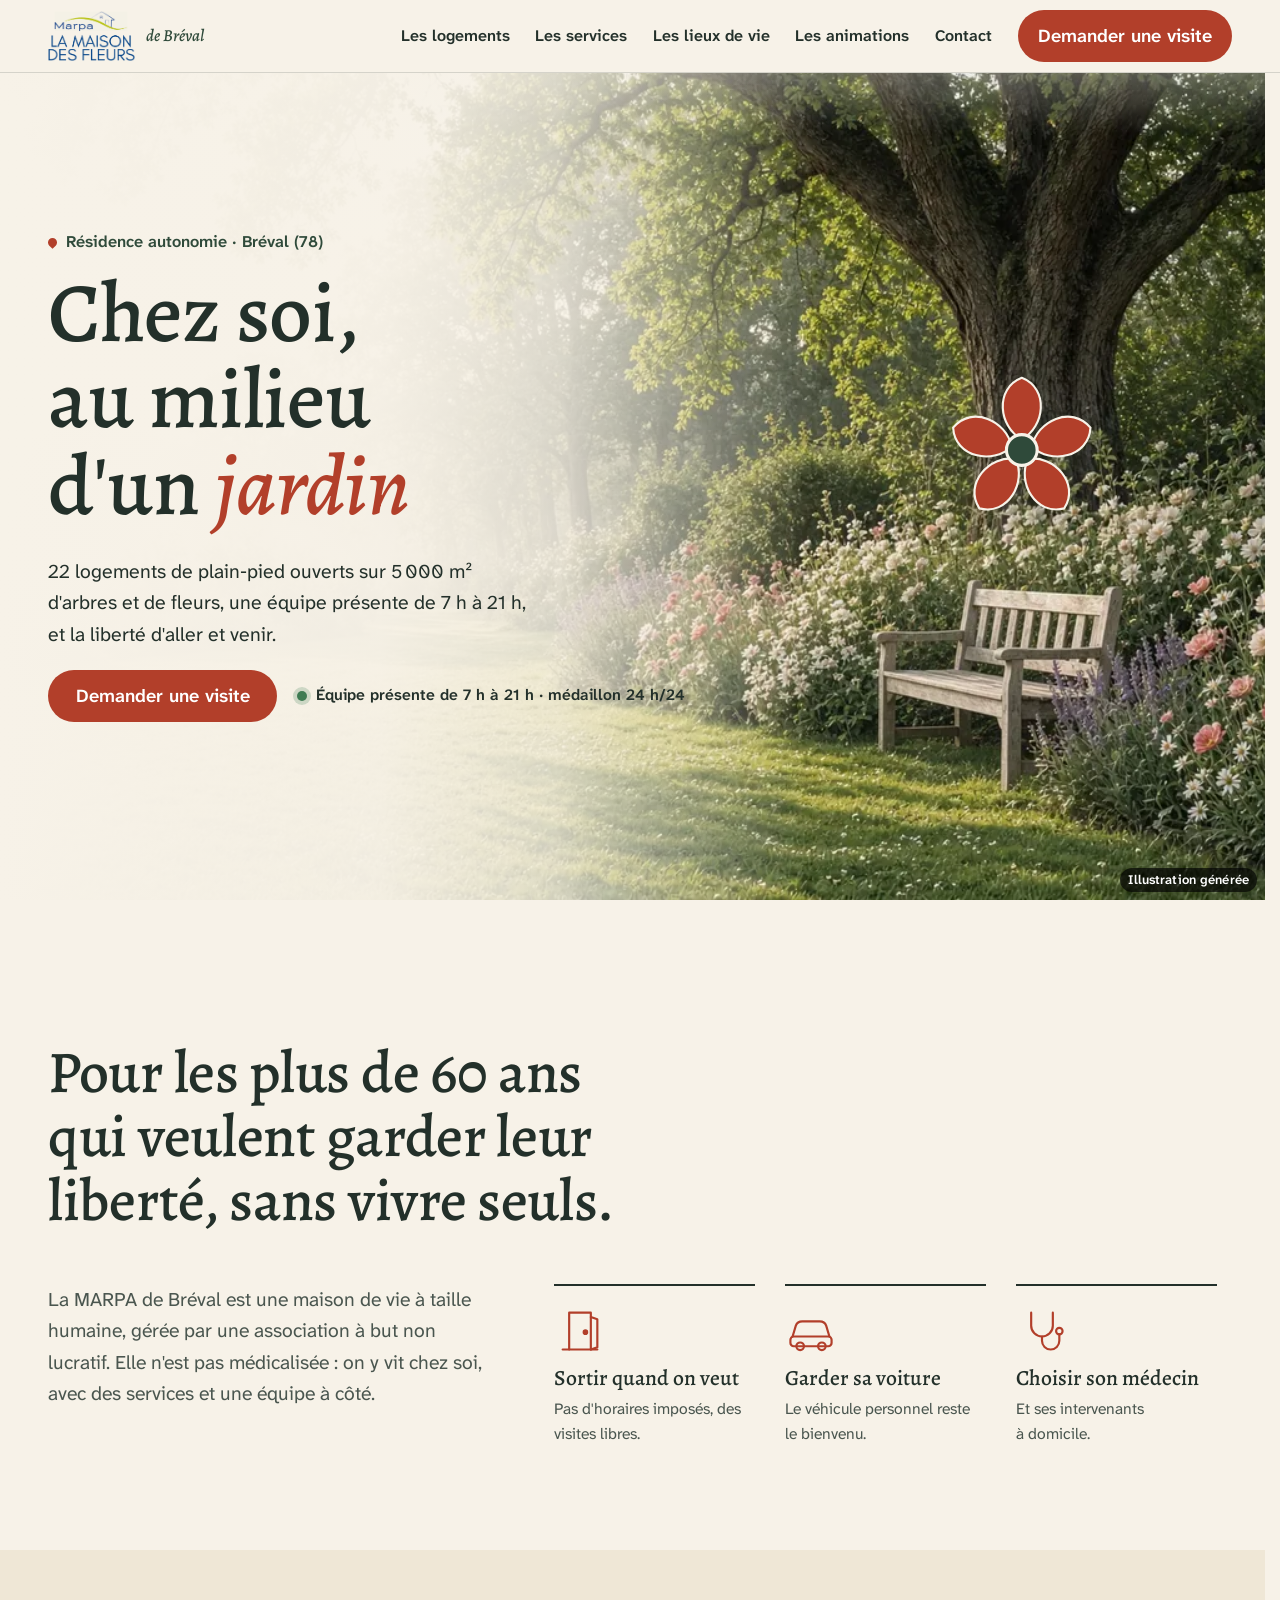
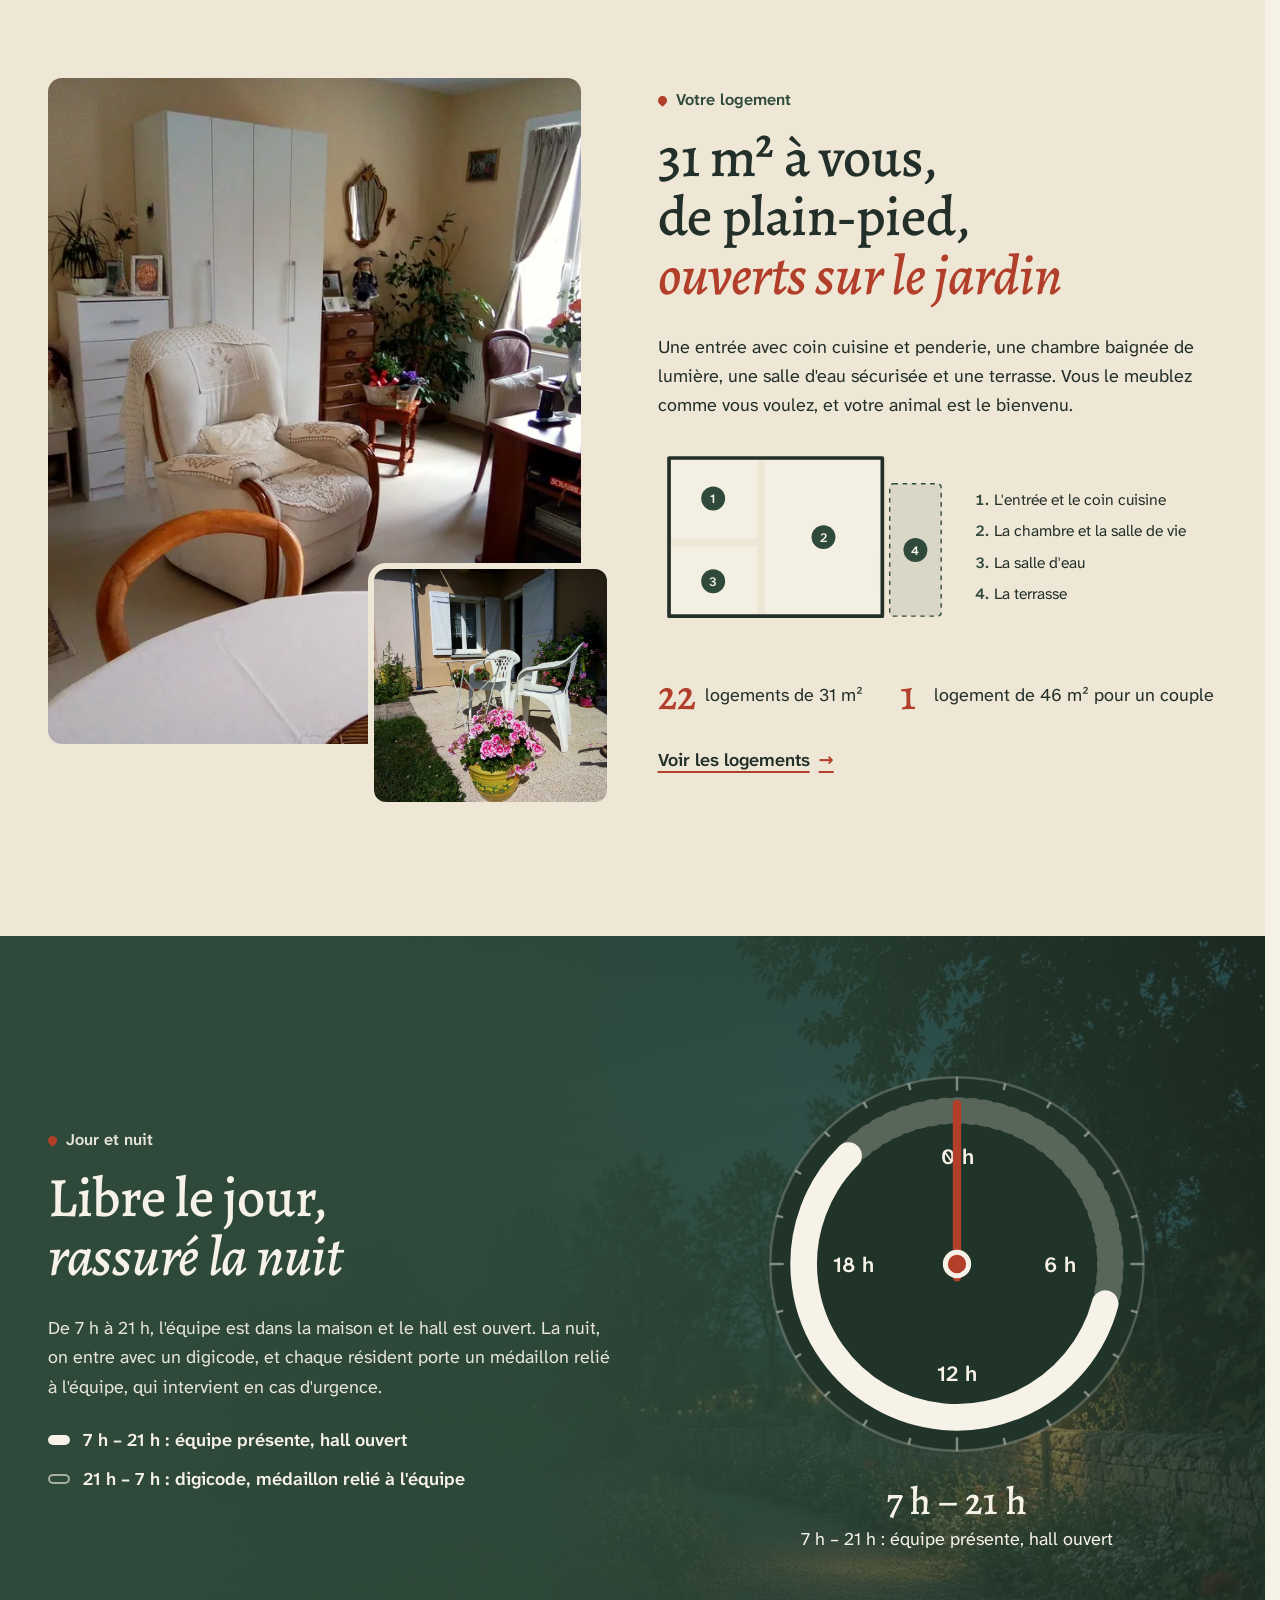
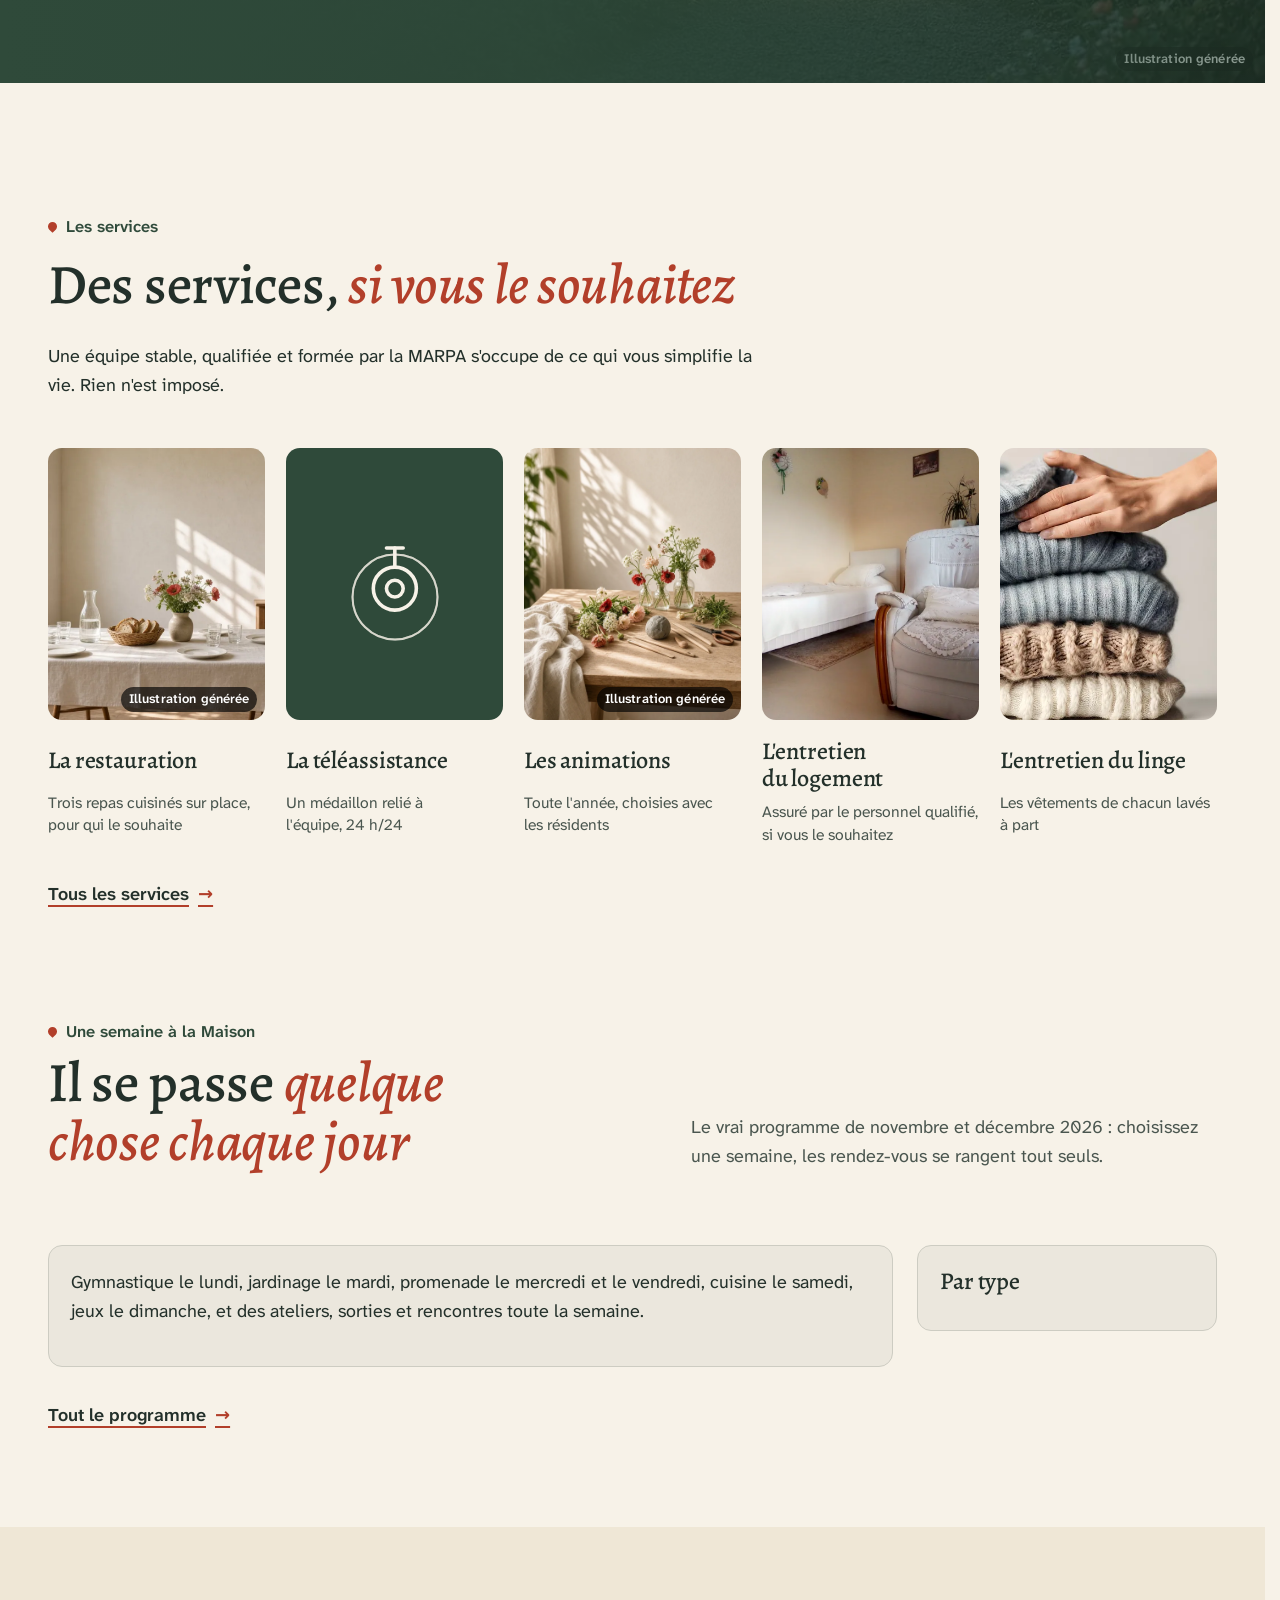
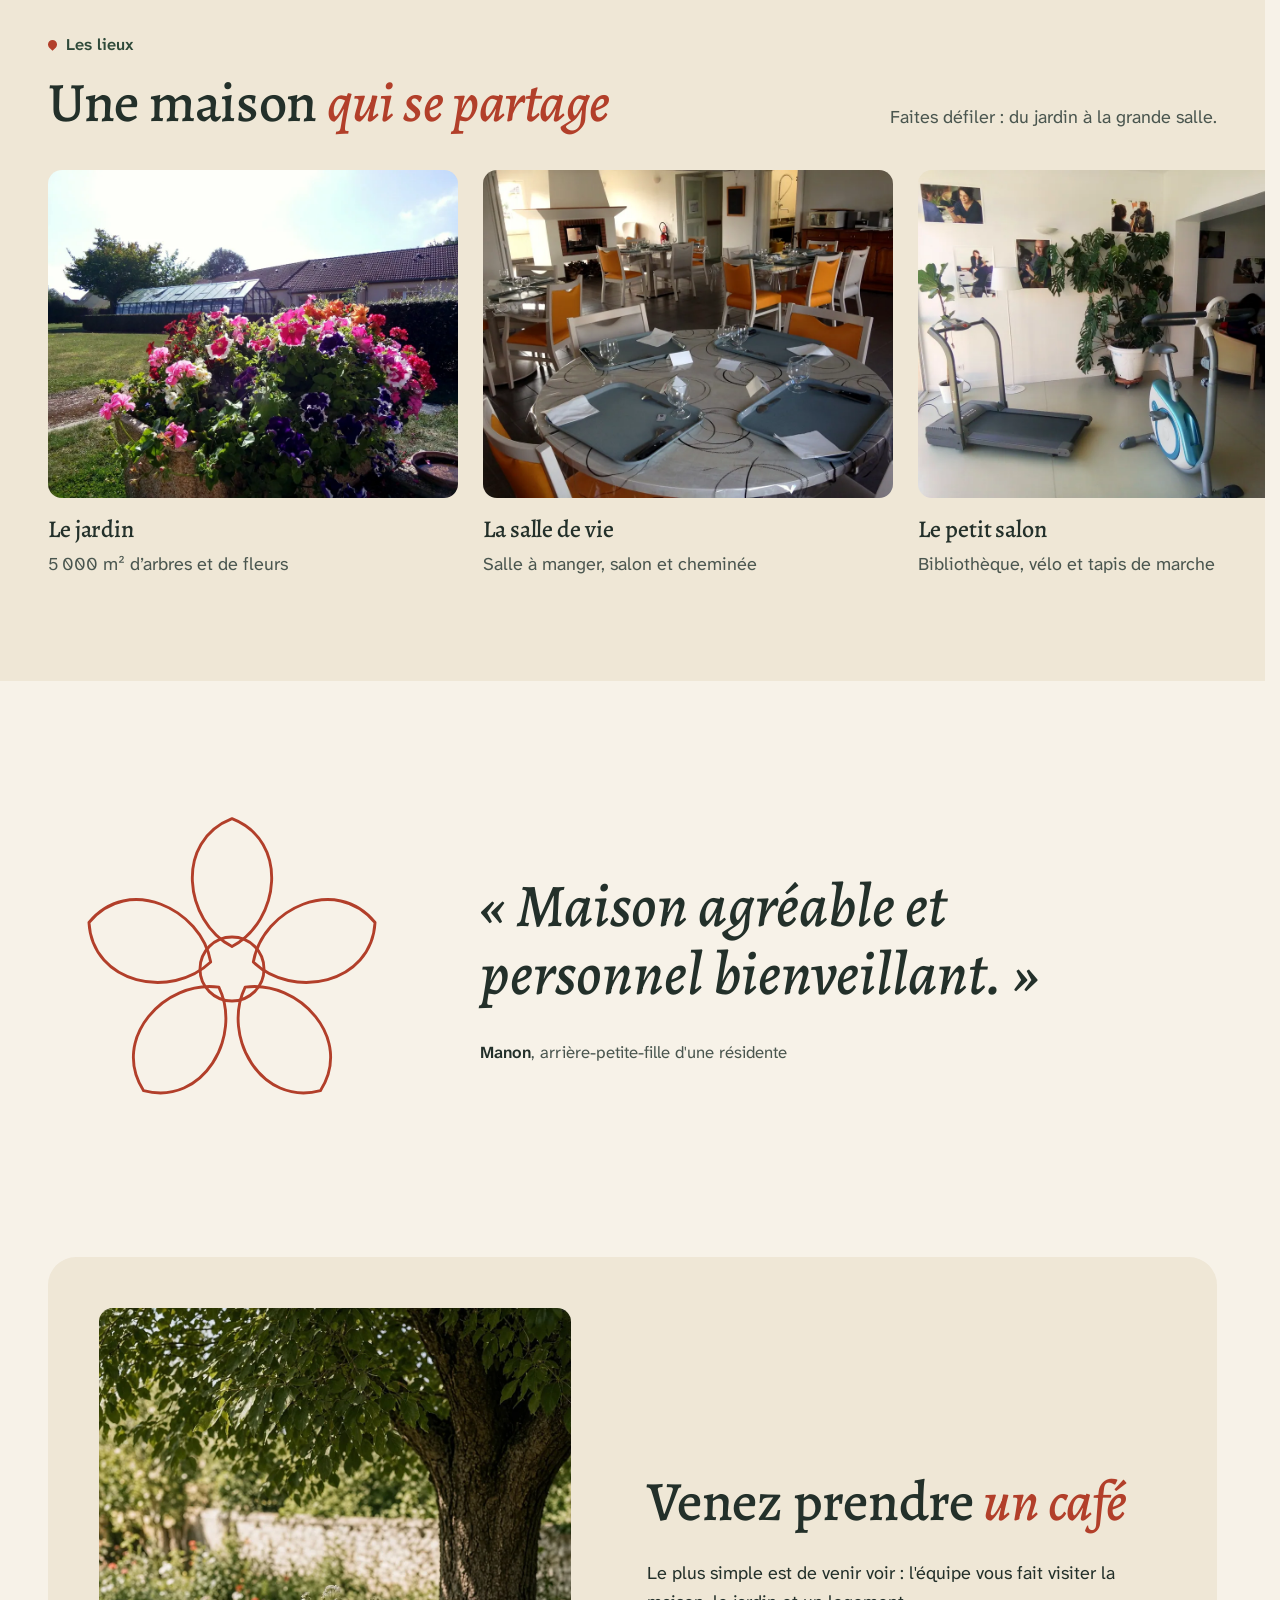
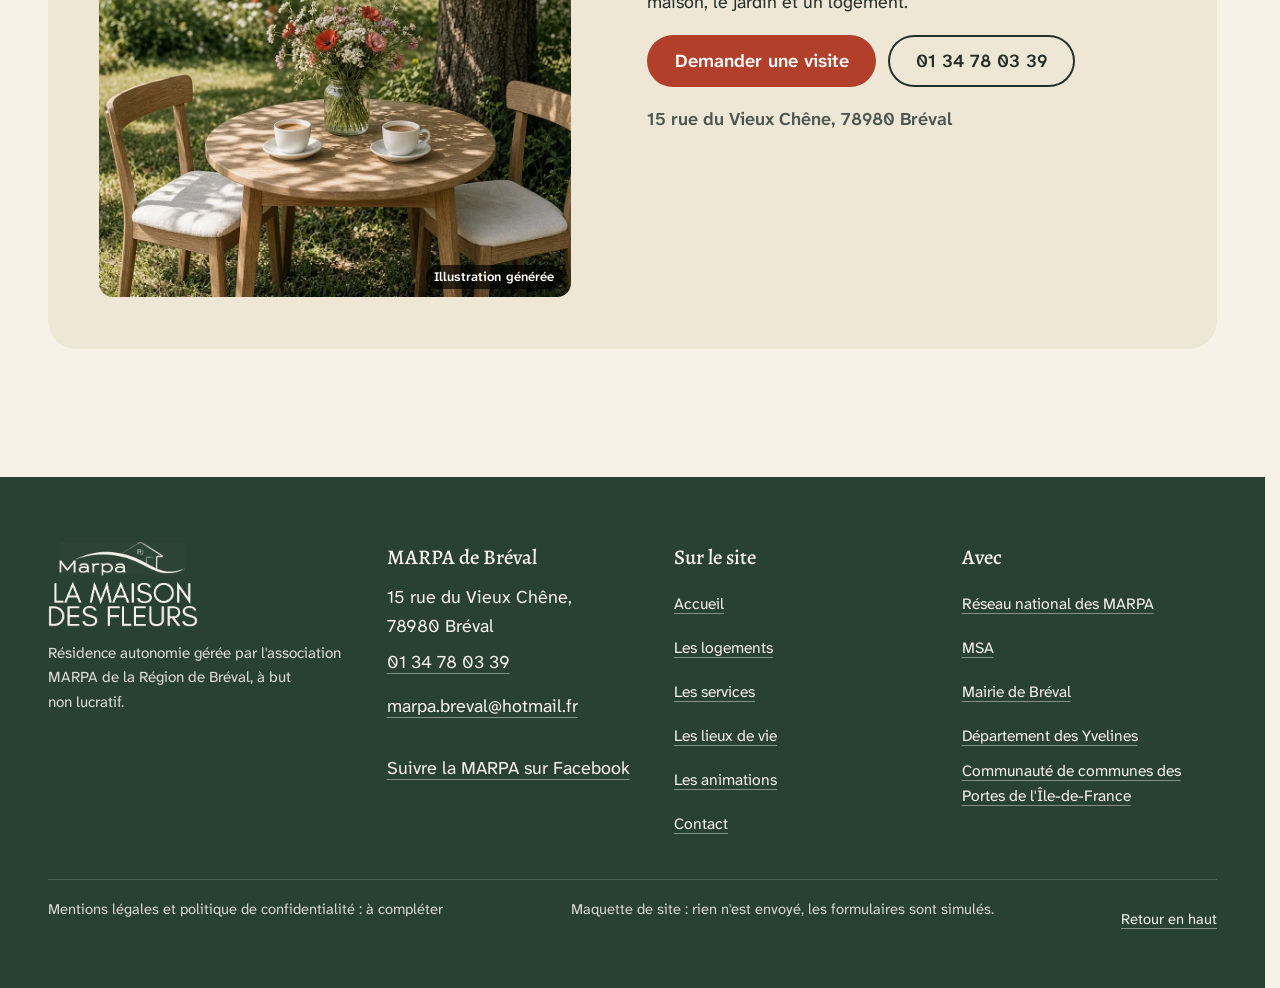
==== index.html @ 38b42a79 "Maquette v1" ====
<!doctype html>
<html lang="fr" data-v="1">
<head>
<meta charset="utf-8">
<meta name="viewport" content="width=device-width, initial-scale=1, viewport-fit=cover">
<title>MARPA de Bréval : résidence autonomie au milieu d&#39;un jardin</title>
<meta name="description" content="Résidence autonomie à taille humaine pour les plus de 60 ans à Bréval (78) : 23 logements de plain‑pied, jardin arboré de 5 000 m², équipe présente de 7 h à 21 h, téléassistance 24 h/24.">
<meta name="robots" content="noindex, nofollow">
<link rel="canonical" href="https://marpa-breval-maquette.vercel.app/">
<style>:root{--fond:#F7F2E8;--texte:#23302A;--voile-fond:#2F4A3A;--ouverture-fond:#F7F2E8;--menu-fond:#2F4A3A}:root { --entete-h: 72px; --barres-h: 0px; } html { background: var(--fond); color: var(--texte); scrollbar-gutter: stable; } body { margin: 0; background: var(--fond); } html.js:not(.secours):not([data-arrivee="retour"]) [data-anime] { opacity: 0; } html.js:not(.secours):not([data-arrivee="retour"]) [data-anime].vu { opacity: 1; } [data-voile] { position: fixed; inset: 0; z-index: 900; background: var(--voile-fond); transform: translateY(100%); visibility: hidden; pointer-events: none; } html[data-arrivee="voile"]:not(.voile-leve):not(.secours) [data-voile] { transform: none; visibility: visible; } html.secours [data-voile] { visibility: hidden !important; } .ouverture-panneau { position: fixed; inset: 0; z-index: 850; display: none; place-content: center; justify-items: center; background: var(--ouverture-fond, var(--voile-fond)); color: var(--fond); text-align: center; } html.js[data-arrivee="intro"]:not(.secours):not(.intro-finie) .ouverture-panneau { display: grid; } html.defilement-bloque, html.defilement-bloque body, html.js[data-arrivee="intro"]:not(.secours):not(.intro-finie), html.js[data-arrivee="intro"]:not(.secours):not(.intro-finie) body, html[data-arrivee="voile"]:not(.voile-leve):not(.secours), html[data-arrivee="voile"]:not(.voile-leve):not(.secours) body { overflow: hidden; } html.js[data-arrivee="intro"]:not(.secours):not(.intro-finie) { background-color: var(--ouverture-fond, var(--voile-fond)); } html[data-arrivee="voile"]:not(.voile-leve):not(.secours) { background-color: var(--voile-fond); }</style>
<script>(function () {
var d = document.documentElement, ss = null, ls = null;
try { ss = window.sessionStorage; ls = window.localStorage; } catch (e) {}
d.classList.add('js');
var nav = performance.getEntriesByType ? performance.getEntriesByType('navigation')[0] : null;
var type = nav ? nav.type : 'navigate';
var depart = null;
try { depart = JSON.parse(ss.getItem('socle:depart') || 'null'); ss.removeItem('socle:depart'); } catch (e) {}
if (depart && !(Date.now() - depart.t < 15000)) depart = null;
var mode = type === 'back_forward' ? 'retour' : type === 'reload' ? 'intro' : depart ? 'voile' : 'intro';
d.setAttribute('data-arrivee', mode);
if (mode === 'voile' && depart.couleur) d.style.setProperty('--voile-fond', depart.couleur);
if (type === 'reload' && 'scrollRestoration' in history) {
history.scrollRestoration = 'manual';
}
try {
var choisie = ls && ls.getItem('socle:langue');
var langue = (d.lang || '').slice(0, 2);
if (choisie && choisie !== langue && type === 'navigate' && !depart) {
var alt = document.querySelector('link[rel="alternate"][hreflang="' + choisie + '"]');
if (alt) location.replace(new URL(alt.href).pathname + location.search + location.hash);
}
} catch (e) {}
setTimeout(function () { if (!d.classList.contains('demarre')) d.classList.add('secours'); }, 2000);
})();</script>
<link rel="preload" href="/assets/polices/alegreya-latin-500-normal.woff2" as="font" type="font/woff2" crossorigin>
<link rel="preload" href="/assets/polices/atkinson-hyperlegible-next-latin-400-normal.woff2" as="font" type="font/woff2" crossorigin>
<link rel="stylesheet" href="/assets/css/socle.css?v=1">
<link rel="stylesheet" href="/assets/css/modules.css?v=1">
<link rel="stylesheet" href="/assets/css/site.css?v=1">
<link rel="modulepreload" href="/assets/js/site.js?v=1">
<link rel="modulepreload" href="/assets/js/socle/index.js?v=1">
<script src="/assets/vendor/gsap.min.js" defer></script>
<script src="/assets/vendor/ScrollTrigger.min.js" defer></script>
<script src="/assets/vendor/SplitText.min.js" defer></script>
<script type="module" src="/assets/js/site.js?v=1"></script>
<meta name="theme-color" content="#F7F2E8">
<link rel="icon" href="/assets/images/favicon.svg" type="image/svg+xml">
<link rel="apple-touch-icon" href="/assets/images/apple-touch-icon.png">
<meta property="og:type" content="website">
<meta property="og:site_name" content="MARPA de Bréval">
<meta property="og:locale" content="fr_FR">
<meta property="og:title" content="MARPA de Bréval : résidence autonomie au milieu d&#39;un jardin">
<meta property="og:description" content="Résidence autonomie à taille humaine pour les plus de 60 ans à Bréval (78) : 23 logements de plain‑pied, jardin arboré de 5 000 m², équipe présente de 7 h à 21 h, téléassistance 24 h/24.">
<meta property="og:url" content="https://marpa-breval-maquette.vercel.app/">
<meta property="og:image" content="https://marpa-breval-maquette.vercel.app/assets/partage/accueil-fr.jpg">
<meta property="og:image:width" content="1200">
<meta property="og:image:height" content="630">
<meta property="og:image:alt" content="MARPA de Bréval, résidence autonomie au milieu d&#39;un jardin">
<meta name="twitter:card" content="summary_large_image">
<script type="application/ld+json">{"@context":"https://schema.org","@type":"LocalBusiness","name":"MARPA de Bréval, La Maison des Fleurs","url":"https://marpa-breval-maquette.vercel.app/","telephone":"+33134780339","email":"marpa.breval@hotmail.fr","address":{"@type":"PostalAddress","streetAddress":"15 rue du Vieux Chêne","postalCode":"78980","addressLocality":"Bréval","addressCountry":"FR"},"description":"Résidence autonomie non médicalisée pour personnes âgées autonomes de plus de 60 ans : 22 logements de plain‑pied de 31 m² et un logement de 46 m², jardin arboré de 5 000 m², personnel présent de 7 h à 21 h et téléassistance 24 h/24. Gérée par une association à but non lucratif.","sameAs":["https://www.facebook.com/marpa.breval.3/"]}</script>
</head>
<body id="haut">
<div data-voile data-forme="iris" aria-hidden="true"><div class="voile-contenu"><svg class="fleur fleur--voile" viewBox="-50 -50 100 100" aria-hidden="true" focusable="false"><g class="fleur-petales"><g transform="rotate(0)"><path class="petale" style="--i:0" d="M0 -7 C 15 -15 18 -40 0 -47 C -18 -40 -15 -15 0 -7 Z"/></g><g transform="rotate(72)"><path class="petale" style="--i:1" d="M0 -7 C 15 -15 18 -40 0 -47 C -18 -40 -15 -15 0 -7 Z"/></g><g transform="rotate(144)"><path class="petale" style="--i:2" d="M0 -7 C 15 -15 18 -40 0 -47 C -18 -40 -15 -15 0 -7 Z"/></g><g transform="rotate(216)"><path class="petale" style="--i:3" d="M0 -7 C 15 -15 18 -40 0 -47 C -18 -40 -15 -15 0 -7 Z"/></g><g transform="rotate(288)"><path class="petale" style="--i:4" d="M0 -7 C 15 -15 18 -40 0 -47 C -18 -40 -15 -15 0 -7 Z"/></g></g><circle class="fleur-coeur" r="10"/></svg><span data-voile-libelle>Accueil</span></div></div>
<div class="ouverture-panneau" data-ouverture aria-hidden="true">
  <svg class="fleur fleur--intro" viewBox="-50 -50 100 100" aria-hidden="true" focusable="false" data-ouverture-objet><g class="fleur-petales"><g transform="rotate(0)"><path class="petale" style="--i:0" d="M0 -7 C 15 -15 18 -40 0 -47 C -18 -40 -15 -15 0 -7 Z"/></g><g transform="rotate(72)"><path class="petale" style="--i:1" d="M0 -7 C 15 -15 18 -40 0 -47 C -18 -40 -15 -15 0 -7 Z"/></g><g transform="rotate(144)"><path class="petale" style="--i:2" d="M0 -7 C 15 -15 18 -40 0 -47 C -18 -40 -15 -15 0 -7 Z"/></g><g transform="rotate(216)"><path class="petale" style="--i:3" d="M0 -7 C 15 -15 18 -40 0 -47 C -18 -40 -15 -15 0 -7 Z"/></g><g transform="rotate(288)"><path class="petale" style="--i:4" d="M0 -7 C 15 -15 18 -40 0 -47 C -18 -40 -15 -15 0 -7 Z"/></g></g><circle class="fleur-coeur" r="10"/></svg>
  <p class="ouverture-nom">MARPA de Bréval</p>
  <p class="ouverture-ligne">La Maison des Fleurs</p>
</div>
<a class="evitement" href="#contenu">Aller au contenu</a>
<header data-entete>
  <div class="entete-rangee">
    <a class="entete-logo" href="/" data-libelle="Accueil" aria-label="MARPA de Bréval, accueil" aria-current="page">
      <img src="/assets/images/logo-maison.png" alt="" width="401" height="230"><span class="entete-lieu">de Bréval</span>
    </a>
    <nav data-nav aria-label="Navigation principale">
      <ul><li><a href="/les-logements" data-libelle="Les logements">Les logements</a></li><li><a href="/les-services" data-libelle="Les services">Les services</a></li><li><a href="/les-lieux" data-libelle="Les lieux de vie">Les lieux de vie</a></li><li><a href="/les-animations" data-libelle="Les animations">Les animations</a></li><li><a href="/contact" data-libelle="Contact">Contact</a></li></ul>
    </nav>
    <div class="entete-actions">
      <a class="bouton" href="/contact#visite" data-libelle="Contact">Demander une visite</a>
      <button type="button" data-menu-bouton aria-controls="menu" aria-expanded="false" data-libelle-ouvrir="Menu" data-libelle-fermer="Fermer"><span data-libelle-bouton>Menu</span></button>
      <a class="menu-sansjs" href="#menu" data-menu-lien>Menu</a>
    </div>
  </div>
</header>
<script>/* Avant le premier affichage : rangées de la navigation (même règle que ajusterNav dans assets/js/socle/entete.js)
   et hauteur réelle de l'en-tête, pour que rien ne saute quand le JavaScript du site prend la main. */
(function () {
  var h = document.documentElement, u = document.querySelector('[data-nav] ul'), e = document.querySelector('[data-entete]');
  if (u) {
    var deborde = function () { return u.scrollWidth > u.clientWidth + 1; }, c = deborde();
    if (c && window.matchMedia('(min-width: 900px)').matches) {
      h.classList.add('nav-deux-rangees'); c = deborde();
      if (c) { h.classList.add('nav-deux-lignes'); var a = u.querySelector('a'); c = !a || u.getBoundingClientRect().height > a.getBoundingClientRect().height * 2.5; }
      if (c) h.classList.remove('nav-deux-rangees', 'nav-deux-lignes');
    }
    if (c) h.classList.add('nav-compacte');
  }
  if (e) h.style.setProperty('--entete-h', Math.round(e.getBoundingClientRect().height) + 'px');
})();</script>
<span id="menu-ferme" aria-hidden="true"></span>
<div id="menu" data-menu role="dialog" aria-modal="true" aria-label="Menu">
  <p class="menu-sansjs-fermer"><a href="#menu-ferme">Fermer</a></p>
  <ul><li style="--i:0"><a href="/" class="menu-lien" data-libelle="Accueil" aria-current="page">Accueil</a></li><li style="--i:1"><a href="/les-logements" class="menu-lien" data-libelle="Les logements">Les logements</a></li><li style="--i:2"><a href="/les-services" class="menu-lien" data-libelle="Les services">Les services</a></li><li style="--i:3"><a href="/les-lieux" class="menu-lien" data-libelle="Les lieux de vie">Les lieux de vie</a></li><li style="--i:4"><a href="/les-animations" class="menu-lien" data-libelle="Les animations">Les animations</a></li><li style="--i:5"><a href="/contact" class="menu-lien" data-libelle="Contact">Contact</a></li></ul>
  <p><a class="bouton" href="tel:+33134780339">Appeler 01 34 78 03 39</a></p>
</div>
<main id="contenu" tabindex="-1">
<section class="ouv-accueil" id="debut">
  <figure class="media ouv-accueil-media" data-grok data-anime="gsap" style="--cadrage:62% 50%;--cadrage-mobile:60% 50%">
  <picture><source media="(max-width: 760px) and (orientation: portrait)" srcset="/assets/images/grok/accueil-jardin-mobile-640.webp 640w, /assets/images/grok/accueil-jardin-mobile-1080.webp 1080w" sizes="100vw">
    <img src="/assets/images/grok/accueil-jardin-1280.webp" srcset="/assets/images/grok/accueil-jardin-640.webp 640w, /assets/images/grok/accueil-jardin-1280.webp 1280w, /assets/images/grok/accueil-jardin-1920.webp 1920w" sizes="100vw" alt="Jardin arboré au printemps, banc de bois et massifs fleuris" width="1280" height="720" fetchpriority="high" loading="eager" decoding="async">
  </picture><figcaption class="mention-ia">Illustration générée</figcaption>
</figure>
  <canvas class="petales" aria-hidden="true" data-audit-ignorer></canvas>
  <div class="ouv-accueil-voile" aria-hidden="true"></div>
  <div class="conteneur ouv-accueil-texte">
    <p class="surtitre" data-anime="gsap">Résidence autonomie · Bréval (78)</p>
    <h1 class="ouv-titre"><span class="ouv-ligne"><span>Chez soi,</span></span> <span class="ouv-ligne"><span>au milieu</span></span> <span class="ouv-ligne"><span>d&#39;un <em class="mot">jardin</em></span></span></h1>
    <p class="ouv-texte" data-anime="gsap">22 logements de plain‑pied ouverts sur 5 000 m² d&#39;arbres et de fleurs, une équipe présente de 7 h à 21 h, et la liberté d&#39;aller et venir.</p>
    <p class="ouv-actions" data-anime="gsap">
      <a href="/contact?sujet=visite#visite" class="bouton" data-libelle="Contact" data-action-principale data-survol="magnetique">Demander une visite</a>
      <span class="ouv-info" data-info-cle><span class="point-vert" aria-hidden="true"></span>Équipe présente de 7 h à 21 h · médaillon 24 h/24</span>
    </p>
  </div>
  <div class="ouv-fleur"><svg class="fleur fleur--accueil" viewBox="-50 -50 100 100" aria-hidden="true" focusable="false" data-iris-centre="disque" data-effet="fleur"><g class="fleur-petales"><g transform="rotate(0)"><path class="petale" style="--i:0" d="M0 -7 C 15 -15 18 -40 0 -47 C -18 -40 -15 -15 0 -7 Z"/></g><g transform="rotate(72)"><path class="petale" style="--i:1" d="M0 -7 C 15 -15 18 -40 0 -47 C -18 -40 -15 -15 0 -7 Z"/></g><g transform="rotate(144)"><path class="petale" style="--i:2" d="M0 -7 C 15 -15 18 -40 0 -47 C -18 -40 -15 -15 0 -7 Z"/></g><g transform="rotate(216)"><path class="petale" style="--i:3" d="M0 -7 C 15 -15 18 -40 0 -47 C -18 -40 -15 -15 0 -7 Z"/></g><g transform="rotate(288)"><path class="petale" style="--i:4" d="M0 -7 C 15 -15 18 -40 0 -47 C -18 -40 -15 -15 0 -7 Z"/></g></g><circle class="fleur-coeur" r="10"/></svg></div>
</section>
<section class="pourqui conteneur" id="pour-qui">
  <h2 class="pourqui-titre" data-anime="mots">Pour les plus de 60 ans qui veulent garder leur liberté, sans vivre seuls.</h2>
  <div class="pourqui-bas">
    <p class="pourqui-texte" data-anime>La MARPA de Bréval est une maison de vie à taille humaine, gérée par une association à but non lucratif. Elle n&#39;est pas médicalisée : on y vit chez soi, avec des services et une équipe à côté.</p>
    <ul class="libertes" data-anime="cascade" data-visuel>
      <li><svg class="picto" viewBox="0 0 48 48" aria-hidden="true" focusable="false" data-fx="trace"><path d="M14 42V8h20v34"/><path d="M8 42h32"/><circle cx="29" cy="26" r="1.6"/><path d="M34 12l6 2v26l-6 2"/></svg><strong>Sortir quand on veut</strong><span>Pas d&#39;horaires imposés, des visites libres.</span></li>
      <li><svg class="picto" viewBox="0 0 48 48" aria-hidden="true" focusable="false" data-fx="trace"><path d="M7 30l3-10c1-3 3-4 6-4h16c3 0 5 1 6 4l3 10"/><rect x="5" y="30" width="38" height="9" rx="3"/><circle cx="14" cy="39" r="3.5"/><circle cx="34" cy="39" r="3.5"/></svg><strong>Garder sa voiture</strong><span>Le véhicule personnel reste le bienvenu.</span></li>
      <li><svg class="picto" viewBox="0 0 48 48" aria-hidden="true" focusable="false" data-fx="trace"><path d="M14 8v12a10 10 0 0 0 20 0V8"/><path d="M24 30v4a8 8 0 0 0 16 0v-6"/><circle cx="40" cy="25" r="3"/></svg><strong>Choisir son médecin</strong><span>Et ses intervenants à domicile.</span></li>
    </ul>
  </div>
</section>
<section class="logement-a" id="logement">
  <div class="conteneur logement-a-grille">
    <div class="logement-a-photos">
      <figure class="media logement-a-grand" data-anime="rideau" style="--cadrage:55% 45%">
  <picture>
    <img src="/assets/images/client/logement-meuble-1600.webp" srcset="/assets/images/client/logement-meuble-1024.webp 1024w, /assets/images/client/logement-meuble-1168.webp 1168w, /assets/images/client/logement-meuble-1600.webp 1600w" sizes="(max-width: 760px) 100vw, 45vw" alt="Logement meublé par une résidente : fauteuil, commode, télévision et souvenirs" width="1600" height="1200" loading="lazy" decoding="async">
  </picture>
</figure>
      <figure class="media logement-a-petit" data-fx="parallaxe" data-fx-force="8" style="--cadrage:55% 60%">
  <picture>
    <img src="/assets/images/client/logement-terrasse-1600.webp" srcset="/assets/images/client/logement-terrasse-1024.webp 1024w, /assets/images/client/logement-terrasse-1168.webp 1168w, /assets/images/client/logement-terrasse-1600.webp 1600w" sizes="(max-width: 760px) 50vw, 20vw" alt="Terrasse devant un logement, chaises de jardin et pot de géraniums" width="1600" height="1200" loading="lazy" decoding="async">
  </picture>
</figure>
    </div>
    <div class="logement-a-texte">
      <p class="surtitre" data-anime>Votre logement</p>
      <h2 data-anime="lignes">31 m² à vous, de plain‑pied, <em class="mot">ouverts sur le jardin</em></h2>
      <p data-anime>Une entrée avec coin cuisine et penderie, une chambre baignée de lumière, une salle d&#39;eau sécurisée et une terrasse. Vous le meublez comme vous voulez, et votre animal est le bienvenu.</p>
      <div class="plan-bloc">
        <svg class="plan" viewBox="0 0 320 220" role="img" aria-label="Schéma pour se repérer, ce n'est pas le plan exact" data-effet="plan-logement">
  <rect class="plan-piece" data-piece="entree" x="12" y="12" width="96" height="88" rx="4"/>
  <rect class="plan-piece" data-piece="eau" x="12" y="108" width="96" height="76" rx="4"/>
  <rect class="plan-piece" data-piece="vie" x="116" y="12" width="128" height="172" rx="4"/>
  <rect class="plan-piece plan-piece--dehors" data-piece="terrasse" x="252" y="40" width="56" height="144" rx="4"/>
  <path class="plan-porte" d="M244 120 v36"/>
  <path class="plan-mur" d="M12 12 H244 V184 H12 Z"/>
  <g class="plan-num">
    <g data-repere><circle cx="60" cy="56" r="13"/><text x="60" y="61">1</text></g>
    <g data-repere><circle cx="180" cy="98" r="13"/><text x="180" y="103">2</text></g>
    <g data-repere><circle cx="60" cy="146" r="13"/><text x="60" y="151">3</text></g>
    <g data-repere><circle cx="280" cy="112" r="13"/><text x="280" y="117">4</text></g>
  </g>
</svg>
        <ol class="plan-legende"><li data-piece="entree">L&#39;entrée et le coin cuisine</li><li data-piece="vie">La chambre et la salle de vie</li><li data-piece="eau">La salle d&#39;eau</li><li data-piece="terrasse">La terrasse</li></ol>
      </div>
      <ul class="logement-chiffres">
        <li><strong data-compteur="22">22</strong> logements de 31 m²</li>
        <li><strong data-compteur="1">1</strong> logement de 46 m² pour un couple</li>
      </ul>
      <p data-anime><a href="/les-logements" class="lien-fleche" data-libelle="Les logements">Voir les logements</a></p>
    </div>
  </div>
</section>
<section class="jour" id="jour-nuit" data-statut-jour="L&#39;équipe est dans la maison." data-statut-nuit="Le médaillon veille, l&#39;équipe intervient sur appel.">
  <figure class="media jour-fond" data-grok data-fx="parallaxe" data-fx-force="8" style="--cadrage:75% 50%">
  <picture><source media="(max-width: 760px) and (orientation: portrait)" srcset="/assets/images/grok/accueil-nuit-mobile-640.webp 640w" sizes="100vw">
    <img src="/assets/images/grok/accueil-nuit-1280.webp" srcset="/assets/images/grok/accueil-nuit-640.webp 640w, /assets/images/grok/accueil-nuit-1280.webp 1280w, /assets/images/grok/accueil-nuit-1920.webp 1920w, /assets/images/grok/accueil-nuit-2560.webp 2560w" sizes="100vw" alt="Allée de jardin à l’heure bleue, une lanterne allumée sur un muret" width="1280" height="720" loading="lazy" decoding="async">
  </picture><figcaption class="mention-ia">Illustration générée</figcaption>
</figure>
  <div class="conteneur jour-grille">
    <div class="jour-texte">
      <p class="surtitre surtitre--clair" data-anime>Jour et nuit</p>
      <h2 data-anime="lignes">Libre le jour, <em class="mot">rassuré la nuit</em></h2>
      <p data-anime>De 7 h à 21 h, l&#39;équipe est dans la maison et le hall est ouvert. La nuit, on entre avec un digicode, et chaque résident porte un médaillon relié à l&#39;équipe, qui intervient en cas d&#39;urgence.</p>
      <ul class="jour-legende" data-anime="cascade">
        <li><span class="pastille pastille--jour" aria-hidden="true"></span>7 h – 21 h : équipe présente, hall ouvert</li>
        <li><span class="pastille pastille--nuit" aria-hidden="true"></span>21 h – 7 h : digicode, médaillon relié à l&#39;équipe</li>
      </ul>
    </div>
    <figure class="cadran" data-effet="cadran" data-visuel>
      <svg viewBox="-120 -120 240 240" role="img" aria-label="Cadran de 24 heures : présence de l&#39;équipe de 7 h à 21 h, médaillon la nuit">
        <circle class="cadran-fond" r="112"/>
        <path class="cadran-arc cadran-arc--nuit" d="M-65.05 -65.05 A92 92 0 0 1 88.87 23.81"/>
        <path class="cadran-arc cadran-arc--jour" d="M88.87 23.81 A92 92 0 1 1 -65.05 -65.05"/>
        <g class="cadran-graduations"><line x1="0.00" y1="-104.00" x2="0.00" y2="-112.00"/><line x1="27.95" y1="-104.32" x2="28.99" y2="-108.18"/><line x1="54.00" y1="-93.53" x2="56.00" y2="-96.99"/><line x1="76.37" y1="-76.37" x2="79.20" y2="-79.20"/><line x1="93.53" y1="-54.00" x2="96.99" y2="-56.00"/><line x1="104.32" y1="-27.95" x2="108.18" y2="-28.99"/><line x1="104.00" y1="0.00" x2="112.00" y2="0.00"/><line x1="104.32" y1="27.95" x2="108.18" y2="28.99"/><line x1="93.53" y1="54.00" x2="96.99" y2="56.00"/><line x1="76.37" y1="76.37" x2="79.20" y2="79.20"/><line x1="54.00" y1="93.53" x2="56.00" y2="96.99"/><line x1="27.95" y1="104.32" x2="28.99" y2="108.18"/><line x1="0.00" y1="104.00" x2="0.00" y2="112.00"/><line x1="-27.95" y1="104.32" x2="-28.99" y2="108.18"/><line x1="-54.00" y1="93.53" x2="-56.00" y2="96.99"/><line x1="-76.37" y1="76.37" x2="-79.20" y2="79.20"/><line x1="-93.53" y1="54.00" x2="-96.99" y2="56.00"/><line x1="-104.32" y1="27.95" x2="-108.18" y2="28.99"/><line x1="-104.00" y1="0.00" x2="-112.00" y2="0.00"/><line x1="-104.32" y1="-27.95" x2="-108.18" y2="-28.99"/><line x1="-93.53" y1="-54.00" x2="-96.99" y2="-56.00"/><line x1="-76.37" y1="-76.37" x2="-79.20" y2="-79.20"/><line x1="-54.00" y1="-93.53" x2="-56.00" y2="-96.99"/><line x1="-27.95" y1="-104.32" x2="-28.99" y2="-108.18"/></g>
        <g class="cadran-heures">
          <text x="0" y="-60">0 h</text><text x="62" y="5">6 h</text><text x="0" y="70">12 h</text><text x="-62" y="5">18 h</text>
        </g>
        <g class="cadran-aiguille"><path d="M0 8 V-96"/><circle r="7"/></g>
      </svg>
      <figcaption class="cadran-statut" aria-live="polite"><span class="cadran-heure" data-cadran-heure>7 h – 21 h</span><span data-cadran-statut>7 h – 21 h : équipe présente, hall ouvert</span></figcaption>
    </figure>
  </div>
</section>
<section class="services-a conteneur" id="services">
  <div class="tete-section">
    <p class="surtitre" data-anime>Les services</p>
    <h2 data-anime="lignes">Des services, <em class="mot">si vous le souhaitez</em></h2>
    <p data-anime>Une équipe stable, qualifiée et formée par la MARPA s&#39;occupe de ce qui vous simplifie la vie. Rien n&#39;est imposé.</p>
  </div>
  <ul class="services-cartes" data-anime="cascade">
    <li class="service-carte">
      <a href="/les-services?service=restauration#les-cinq" data-libelle="Les services">
        <figure class="media service-media" data-grok style="--cadrage:50% 50%">
  <picture>
    <img src="/assets/images/grok/services-table-1168.webp" srcset="/assets/images/grok/services-table-1168.webp 1168w" sizes="(max-width: 760px) 50vw, 20vw" alt="Table dressée pour le déjeuner dans une salle à manger lumineuse" width="1168" height="730" loading="lazy" decoding="async">
  </picture><figcaption class="mention-ia">Illustration générée</figcaption>
</figure>
        <h3>La restauration</h3>
        <p>Trois repas cuisinés sur place, pour qui le souhaite</p>
      </a>
    </li><li class="service-carte">
      <a href="/les-services?service=teleassistance#les-cinq" data-libelle="Les services">
        <div class="media service-medaillon" data-visuel aria-hidden="true"><span class="onde-appel"></span><span class="onde-appel onde-appel--2"></span><svg viewBox="0 0 80 80"><circle cx="40" cy="44" r="18"/><path d="M40 10v16"/><path d="M33 10h14"/><circle cx="40" cy="44" r="7"/></svg></div>
        <h3>La téléassistance</h3>
        <p>Un médaillon relié à l&#39;équipe, 24 h/24</p>
      </a>
    </li><li class="service-carte">
      <a href="/les-services?service=animations#les-cinq" data-libelle="Les services">
        <figure class="media service-media" data-grok style="--cadrage:50% 50%">
  <picture>
    <img src="/assets/images/grok/animations-atelier-1600.webp" srcset="/assets/images/grok/animations-atelier-1024.webp 1024w, /assets/images/grok/animations-atelier-1168.webp 1168w, /assets/images/grok/animations-atelier-1600.webp 1600w" sizes="(max-width: 760px) 50vw, 20vw" alt="Table d&#39;atelier avec fleurs coupées, vases, argile et outils de modelage" width="1600" height="2000" loading="lazy" decoding="async">
  </picture><figcaption class="mention-ia">Illustration générée</figcaption>
</figure>
        <h3>Les animations</h3>
        <p>Toute l&#39;année, choisies avec les résidents</p>
      </a>
    </li><li class="service-carte">
      <a href="/les-services?service=entretien#les-cinq" data-libelle="Les services">
        <figure class="media service-media" style="--cadrage:50% 50%">
  <picture>
    <img src="/assets/images/client/logement-lit-1600.webp" srcset="/assets/images/client/logement-lit-1024.webp 1024w, /assets/images/client/logement-lit-1168.webp 1168w, /assets/images/client/logement-lit-1600.webp 1600w" sizes="(max-width: 760px) 50vw, 20vw" alt="Chambre lumineuse avec lit et fauteuil" width="1600" height="1200" loading="lazy" decoding="async">
  </picture>
</figure>
        <h3>L&#39;entretien du logement</h3>
        <p>Assuré par le personnel qualifié, si vous le souhaitez</p>
      </a>
    </li><li class="service-carte">
      <a href="/les-services?service=linge#les-cinq" data-libelle="Les services">
        <figure class="media service-media" style="--cadrage:50% 50%">
  <picture>
    <img src="/assets/images/client/linge-800.webp" srcset="/assets/images/client/linge-640.webp 640w, /assets/images/client/linge-800.webp 800w" sizes="(max-width: 760px) 50vw, 20vw" alt="Pile de pulls pliés" width="800" height="600" loading="lazy" decoding="async">
  </picture>
</figure>
        <h3>L&#39;entretien du linge</h3>
        <p>Les vêtements de chacun lavés à part</p>
      </a>
    </li>
  </ul>
  <p class="services-lien" data-anime><a href="/les-services" class="lien-fleche" data-libelle="Les services">Tous les services</a></p>
</section>
<section class="semaine conteneur" id="semaine">
  <div class="tete-section tete-section--large">
    <p class="surtitre" data-anime>Une semaine à la Maison</p>
    <h2 data-anime="lignes" id="smn-titre">Il se passe <em class="mot">quelque chose chaque jour</em></h2>
    <p data-anime>Le vrai programme de novembre et décembre 2026 : choisissez une semaine, les rendez-vous se rangent tout seuls.</p>
  </div>
  <div class="smn" data-module="semainier" aria-labelledby="smn-titre" data-visuel>
    <div class="smn__commandes" data-commandes></div>
    <div class="smn__corps">
      <div class="smn__feuille" data-feuille><p data-sans-js>Gymnastique le lundi, jardinage le mardi, promenade le mercredi et le vendredi, cuisine le samedi, jeux le dimanche, et des ateliers, sorties et rencontres toute la semaine.</p></div>
      <aside class="smn__recap" data-recap aria-labelledby="smn-recap"><h3 id="smn-recap">Par type</h3></aside>
    </div>
    <script type="application/json" data-donnees>{"libelle":"Semaine","jours":["Lundi","Mardi","Mercredi","Jeudi","Vendredi","Samedi","Dimanche"],"courts":["Lun","Mar","Mer","Jeu","Ven","Sam","Dim"],"moments":["Matin","Après-midi"],"types":[{"id":"bouger","nom":"Bouger","teinte":2},{"id":"mains","nom":"Faire de ses mains","teinte":1},{"id":"ensemble","nom":"Se retrouver","teinte":3},{"id":"rencontres","nom":"Rencontres et sorties","teinte":4}],"creneaux":[{"id":"dictee-intergenerationnelle-au-chateau-de-versailles-0-1","type":"rencontres","titre":"13 h · Dictée à Versailles","minutes":1},{"id":"gymnastique-0-1","type":"bouger","titre":"16 h 30 · Gymnastique","minutes":1},{"id":"jardinage-1-0","type":"mains","titre":"10 h · Jardinage","minutes":1},{"id":"gouter-avec-la-mairie-de-breval-1-1","type":"rencontres","titre":"14 h · Goûter avec la mairie","minutes":1},{"id":"promenade-2-0","type":"bouger","titre":"10 h 30 · Promenade","minutes":1},{"id":"loto-2-1","type":"ensemble","titre":"15 h 30 · Loto","minutes":1},{"id":"composition-florale-3-1","type":"mains","titre":"15 h · Composition florale","minutes":1},{"id":"promenade-4-0","type":"bouger","titre":"10 h 30 · Promenade","minutes":1},{"id":"cuisine-5-1","type":"mains","titre":"15 h 30 · Cuisine","minutes":1},{"id":"jeux-6-1","type":"ensemble","titre":"15 h · Jeux","minutes":1},{"id":"messe-1-0","type":"ensemble","titre":"11 h · Messe","minutes":1},{"id":"peinture-avec-isabelle-1-1","type":"mains","titre":"14 h 30 · Peinture","minutes":1},{"id":"jeux-2-1","type":"ensemble","titre":"15 h · Jeux","minutes":1},{"id":"les-enfants-du-ripe-3-0","type":"rencontres","titre":"10 h 30 · Enfants du RIPE","minutes":1},{"id":"reveil-sensoriel-3-1","type":"bouger","titre":"15 h · Réveil sensoriel","minutes":1},{"id":"jeu-2-minutes-ensemble-4-1","type":"ensemble","titre":"15 h 30 · 2 minutes ensemble","minutes":1},{"id":"soins-des-mains-5-1","type":"mains","titre":"15 h 30 · Soins des mains","minutes":1},{"id":"modelage-avec-le-bazar-culturel-1-1","type":"mains","titre":"14 h 30 · Modelage","minutes":1},{"id":"club-de-l-amitie-2-1","type":"ensemble","titre":"15 h · Club de l’amitié","minutes":1},{"id":"jeux-3-1","type":"ensemble","titre":"15 h · Jeux","minutes":1},{"id":"film-intouchables-4-1","type":"ensemble","titre":"15 h · Film : Intouchables","minutes":1},{"id":"loto-5-1","type":"ensemble","titre":"15 h 30 · Loto","minutes":1}],"formules":[{"id":"s2026-11-23","nom":"23 nov. – 29 nov.","description":"Semaine du lundi 23 novembre au dimanche 29 novembre : 10 rendez-vous.","places":{"dictee-intergenerationnelle-au-chateau-de-versailles-0-1":"0-1","gymnastique-0-1":"0-1","jardinage-1-0":"1-0","gouter-avec-la-mairie-de-breval-1-1":"1-1","promenade-2-0":"2-0","loto-2-1":"2-1","composition-florale-3-1":"3-1","promenade-4-0":"4-0","cuisine-5-1":"5-1","jeux-6-1":"6-1"},"lundi":"2026-11-23"},{"id":"s2026-11-30","nom":"30 nov. – 6 déc.","description":"Semaine du lundi 30 novembre au dimanche 6 décembre : 12 rendez-vous.","places":{"gymnastique-0-1":"0-1","jardinage-1-0":"1-0","messe-1-0":"1-0","peinture-avec-isabelle-1-1":"1-1","promenade-2-0":"2-0","jeux-2-1":"2-1","les-enfants-du-ripe-3-0":"3-0","reveil-sensoriel-3-1":"3-1","promenade-4-0":"4-0","jeu-2-minutes-ensemble-4-1":"4-1","soins-des-mains-5-1":"5-1","jeux-6-1":"6-1"},"lundi":"2026-11-30"},{"id":"s2026-12-07","nom":"7 déc. – 13 déc.","description":"Semaine du lundi 7 décembre au dimanche 13 décembre : 10 rendez-vous.","places":{"gymnastique-0-1":"0-1","jardinage-1-0":"1-0","modelage-avec-le-bazar-culturel-1-1":"1-1","promenade-2-0":"2-0","club-de-l-amitie-2-1":"2-1","jeux-3-1":"3-1","promenade-4-0":"4-0","film-intouchables-4-1":"4-1","loto-5-1":"5-1","jeux-6-1":"6-1"},"lundi":"2026-12-07"}]}</script>
  </div>
  <p class="services-lien" data-anime><a href="/les-animations" class="lien-fleche" data-libelle="Les animations">Tout le programme</a></p>
</section>
<section class="lieux-a" id="lieux">
  <div class="conteneur lieux-a-tete">
    <div>
      <p class="surtitre">Les lieux</p>
      <h2 data-anime="lignes">Une maison <em class="mot">qui se partage</em></h2>
    </div>
    <p class="lieux-a-aide">Faites défiler : du jardin à la grande salle.</p>
  </div>
  <div class="lieux-fenetre" data-galerie tabindex="0" role="region" aria-label="Les lieux de la maison, défilement horizontal"><div class="lieux-piste" data-effet="rangee">
    <article class="lieu-carte">
      <a href="/les-lieux#jardin" data-libelle="Les lieux de vie">
        <figure class="media lieu-media" style="--cadrage:50% 55%">
  <picture>
    <img src="/assets/images/client/jardin-fleurs-1600.webp" srcset="/assets/images/client/jardin-fleurs-1024.webp 1024w, /assets/images/client/jardin-fleurs-1168.webp 1168w, /assets/images/client/jardin-fleurs-1600.webp 1600w" sizes="(max-width: 760px) 80vw, 34vw" alt="Massif de pétunias et de géraniums devant la maison, la serre et le jardin" width="1600" height="1200" loading="lazy" decoding="async">
  </picture>
</figure>
        <h3>Le jardin</h3>
        <p>5 000 m² d’arbres et de fleurs</p>
      </a>
    </article><article class="lieu-carte">
      <a href="/les-lieux#salle-de-vie" data-libelle="Les lieux de vie">
        <figure class="media lieu-media" style="--cadrage:50% 55%">
  <picture>
    <img src="/assets/images/client/salle-de-vie-1600.webp" srcset="/assets/images/client/salle-de-vie-1024.webp 1024w, /assets/images/client/salle-de-vie-1168.webp 1168w, /assets/images/client/salle-de-vie-1600.webp 1600w" sizes="(max-width: 760px) 80vw, 34vw" alt="Salle de vie : tables de la salle à manger et cheminée" width="1600" height="1200" loading="lazy" decoding="async">
  </picture>
</figure>
        <h3>La salle de vie</h3>
        <p>Salle à manger, salon et cheminée</p>
      </a>
    </article><article class="lieu-carte">
      <a href="/les-lieux#petit-salon" data-libelle="Les lieux de vie">
        <figure class="media lieu-media" style="--cadrage:50% 55%">
  <picture>
    <img src="/assets/images/client/petit-salon-1600.webp" srcset="/assets/images/client/petit-salon-1024.webp 1024w, /assets/images/client/petit-salon-1168.webp 1168w, /assets/images/client/petit-salon-1600.webp 1600w" sizes="(max-width: 760px) 80vw, 34vw" alt="Petit salon avec tapis de marche, vélo d’appartement et plantes" width="1600" height="1200" loading="lazy" decoding="async">
  </picture>
</figure>
        <h3>Le petit salon</h3>
        <p>Bibliothèque, vélo et tapis de marche</p>
      </a>
    </article><article class="lieu-carte">
      <a href="/les-lieux#grande-salle" data-libelle="Les lieux de vie">
        <figure class="media lieu-media" style="--cadrage:50% 55%">
  <picture>
    <img src="/assets/images/client/grande-salle-1600.webp" srcset="/assets/images/client/grande-salle-1024.webp 1024w, /assets/images/client/grande-salle-1168.webp 1168w, /assets/images/client/grande-salle-1600.webp 1600w" sizes="(max-width: 760px) 80vw, 34vw" alt="Fête dans la grande salle d’animation, résidents et familles à table" width="1600" height="1200" loading="lazy" decoding="async">
  </picture>
</figure>
        <h3>La grande salle</h3>
        <p>Fêtes, belote et portes ouvertes</p>
      </a>
    </article><article class="lieu-carte">
      <a href="/les-lieux#terrasses" data-libelle="Les lieux de vie">
        <figure class="media lieu-media" style="--cadrage:50% 55%">
  <picture>
    <img src="/assets/images/client/logement-terrasse-1600.webp" srcset="/assets/images/client/logement-terrasse-1024.webp 1024w, /assets/images/client/logement-terrasse-1168.webp 1168w, /assets/images/client/logement-terrasse-1600.webp 1600w" sizes="(max-width: 760px) 80vw, 34vw" alt="Terrasse devant un logement, chaises de jardin et pot de géraniums" width="1600" height="1200" loading="lazy" decoding="async">
  </picture>
</figure>
        <h3>Les terrasses</h3>
        <p>Une par logement, sur le jardin</p>
      </a>
    </article>
  </div></div>
</section>
<section class="temoin" id="manon">
  <div class="conteneur temoin-grille">
    <div class="temoin-dessin" data-visuel><svg class="fleur fleur--trait fleur--temoin" viewBox="-50 -50 100 100" aria-hidden="true" focusable="false" data-fx="trace"><g class="fleur-petales"><g transform="rotate(0)"><path class="petale" style="--i:0" d="M0 -7 C 15 -15 18 -40 0 -47 C -18 -40 -15 -15 0 -7 Z"/></g><g transform="rotate(72)"><path class="petale" style="--i:1" d="M0 -7 C 15 -15 18 -40 0 -47 C -18 -40 -15 -15 0 -7 Z"/></g><g transform="rotate(144)"><path class="petale" style="--i:2" d="M0 -7 C 15 -15 18 -40 0 -47 C -18 -40 -15 -15 0 -7 Z"/></g><g transform="rotate(216)"><path class="petale" style="--i:3" d="M0 -7 C 15 -15 18 -40 0 -47 C -18 -40 -15 -15 0 -7 Z"/></g><g transform="rotate(288)"><path class="petale" style="--i:4" d="M0 -7 C 15 -15 18 -40 0 -47 C -18 -40 -15 -15 0 -7 Z"/></g></g><circle class="fleur-coeur" r="10"/></svg></div>
    <figure class="temoin-citation">
      <blockquote><p data-anime="mots">« Maison agréable et personnel bienveillant. »</p></blockquote>
      <figcaption data-anime><strong>Manon</strong>, arrière-petite-fille d&#39;une résidente</figcaption>
    </figure>
  </div>
</section>
<section class="cafe" id="visite-accueil">
  <div class="conteneur cafe-grille">
    <figure class="media cafe-media" data-grok data-anime="rideau" style="--cadrage:50% 55%">
  <picture>
    <img src="/assets/images/grok/accueil-visite-1600.webp" srcset="/assets/images/grok/accueil-visite-1024.webp 1024w, /assets/images/grok/accueil-visite-1168.webp 1168w, /assets/images/grok/accueil-visite-1600.webp 1600w" sizes="(max-width: 760px) 100vw, 40vw" alt="Table de jardin sous un arbre, deux tasses de café et un bouquet de fleurs" width="1600" height="2000" loading="lazy" decoding="async">
  </picture><figcaption class="mention-ia">Illustration générée</figcaption>
</figure>
    <div class="cafe-texte">
      <h2 data-anime="lignes">Venez prendre <em class="mot">un café</em></h2>
      <p data-anime>Le plus simple est de venir voir : l&#39;équipe vous fait visiter la maison, le jardin et un logement.</p>
      <p class="cafe-actions" data-anime>
        <a href="/contact?sujet=visite#visite" class="bouton" data-libelle="Contact" data-survol="magnetique">Demander une visite</a>
        <a class="bouton bouton--contour" href="tel:+33134780339">01 34 78 03 39</a>
      </p>
      <p class="cafe-adresse" data-anime>15 rue du Vieux Chêne, 78980 Bréval</p>
    </div>
  </div>
</section>
</main>
<footer class="pied" id="pied">
  <div class="conteneur pied-grille">
    <div class="pied-maison">
      <img src="/assets/images/logo-maison-clair.png" alt="" width="401" height="230" class="pied-logo" loading="lazy">
      <p>Résidence autonomie gérée par l&#39;association MARPA de la Région de Bréval, à but non lucratif.</p>
    </div>
    <div>
      <p class="pied-titre">MARPA de Bréval</p>
      <p>15 rue du Vieux Chêne, 78980 Bréval<br><a href="tel:+33134780339">01 34 78 03 39</a><br><a href="mailto:marpa.breval@hotmail.fr">marpa.breval@hotmail.fr</a></p>
      <p><a href="https://www.facebook.com/marpa.breval.3/" target="_blank" rel="noopener">Suivre la MARPA sur Facebook<span class="visuellement-cache"> (nouvel onglet)</span></a></p>
    </div>
    <nav aria-label="Sur le site">
      <p class="pied-titre">Sur le site</p>
      <ul><li><a href="/" data-libelle="Accueil" aria-current="page">Accueil</a></li><li><a href="/les-logements" data-libelle="Les logements">Les logements</a></li><li><a href="/les-services" data-libelle="Les services">Les services</a></li><li><a href="/les-lieux" data-libelle="Les lieux de vie">Les lieux de vie</a></li><li><a href="/les-animations" data-libelle="Les animations">Les animations</a></li><li><a href="/contact" data-libelle="Contact">Contact</a></li></ul>
    </nav>
    <div>
      <p class="pied-titre">Avec</p>
      <ul><li><a href="https://www.marpa.fr/" target="_blank" rel="noopener">Réseau national des MARPA<span class="visuellement-cache"> (nouvel onglet)</span></a></li><li><a href="https://www.msa.fr/lfp" target="_blank" rel="noopener">MSA<span class="visuellement-cache"> (nouvel onglet)</span></a></li><li><a href="https://www.mairie-breval.fr/" target="_blank" rel="noopener">Mairie de Bréval<span class="visuellement-cache"> (nouvel onglet)</span></a></li><li><a href="https://www.yvelines.fr/" target="_blank" rel="noopener">Département des Yvelines<span class="visuellement-cache"> (nouvel onglet)</span></a></li><li><a href="https://www.ccpif.fr/" target="_blank" rel="noopener">Communauté de communes des Portes de l&#39;Île-de-France<span class="visuellement-cache"> (nouvel onglet)</span></a></li></ul>
    </div>
  </div>
  <div class="conteneur pied-bas"><p>Mentions légales et politique de confidentialité : à compléter</p><p>Maquette de site : rien n&#39;est envoyé, les formulaires sont simulés.</p><p><a href="#haut" data-sans-transition>Retour en haut</a></p></div>
</footer>
<div data-barre-fixe>
  <a class="bouton bouton--contour" href="tel:+33134780339">Appeler</a>
  <a class="bouton" href="/contact#visite" data-libelle="Contact">Visiter</a>
</div>
</body>
</html>
---- assets/css/socle.css ----
/* Socle : règles communes à toutes les maquettes. Le style du projet va dans site.css.
   Les couleurs et polices du projet se règlent par les variables ci-dessous (redéfinies dans site.css). */
:root {
  --police-titres: Georgia, 'Times New Roman', serif;
  --police-texte: system-ui, -apple-system, 'Segoe UI', Roboto, sans-serif;
  --accent: #b3361f;
  --texte-doux: color-mix(in srgb, var(--texte) 78%, var(--fond));
  --ligne: color-mix(in srgb, var(--texte) 18%, var(--fond));
  --gouttiere: clamp(16px, 4vw, 48px);
  --largeur: 1240px;
  --rayon: 6px;
  --duree: .7s;
  --courbe: cubic-bezier(.22, 1, .36, 1);
}

*, *::before, *::after { box-sizing: border-box; }
html { -webkit-text-size-adjust: 100%; text-size-adjust: 100%; }
body {
  font-family: var(--police-texte); font-size: clamp(1rem, .96rem + .2vw, 1.125rem); line-height: 1.6;
  padding-bottom: var(--barres-h); overflow-x: clip;
}
img, picture, video, canvas, svg { display: block; max-width: 100%; }
img, video { height: auto; }
h1, h2, h3, h4 { font-family: var(--police-titres); line-height: 1.08; margin: 0 0 .5em; text-wrap: balance; font-weight: 600; }
p, li, dd, figcaption { text-wrap: pretty; }
p { margin: 0 0 1em; }
a { color: inherit; }
a[href^="mailto:"] { overflow-wrap: anywhere; }
button, input, select, textarea { font: inherit; color: inherit; }
button { cursor: pointer; }
:where(a, button, input, select, textarea, summary, [tabindex]) { -webkit-tap-highlight-color: transparent; }
:focus { outline: none; }
:focus-visible { outline: 3px solid var(--accent); outline-offset: 3px; border-radius: 2px; }
[id] { scroll-margin-top: calc(var(--entete-h) + 12px); scroll-margin-bottom: calc(var(--barres-h) + 12px); }
/* Lien profond vers une scène qui cache l'en-tête : elle arrive tout en haut de l'écran (comme aller() du socle). */
html.js:not(.secours) :is([data-entete-cache], [data-entete-cache] [id], [data-fx="plein-ecran"], [data-fx="plein-ecran"] [id]) { scroll-margin-top: 0; }
[hidden] { display: none !important; }

.visuellement-cache {
  position: absolute !important; width: 1px; height: 1px; padding: 0; margin: -1px;
  overflow: hidden; clip: rect(0 0 0 0); white-space: nowrap; border: 0;
}
.evitement {
  position: fixed; left: 12px; top: 12px; z-index: 1000; padding: 12px 16px; background: var(--texte); color: var(--fond);
  transform: translateY(-160%); text-decoration: none;
}
.evitement:focus-visible { transform: none; }
.conteneur { width: min(100% - 2 * var(--gouttiere), var(--largeur)); margin-inline: auto; }
.chiffres { font-variant-numeric: tabular-nums; }

/* Boutons : zones tactiles d'au moins 44 px. */
.bouton {
  display: inline-flex; align-items: center; justify-content: center; gap: .5em;
  min-height: 48px; min-width: 44px; padding: .7em 1.4em; border-radius: 999px;
  background: var(--accent); color: var(--fond); text-decoration: none; font-weight: 600; border: 0;
  line-height: 1.2; text-align: center;
}
.bouton--contour { background: transparent; color: inherit; box-shadow: inset 0 0 0 2px currentColor; }
.bouton[disabled] { opacity: .55; cursor: not-allowed; }

/* Apparitions : cachées par le style critique jusqu'à .vu, jamais recachées. */
html.js:not(.secours):not([data-arrivee="retour"]) [data-anime]:not([data-anime="gsap"]) {
  transform: translate3d(0, 1.2rem, 0);
  transition: opacity var(--duree) var(--courbe) var(--delai, 0s), transform var(--duree) var(--courbe) var(--delai, 0s);
}
html.js:not(.secours):not([data-arrivee="retour"]) [data-anime]:not([data-anime="gsap"]).vu { transform: none; }

/* Bibliothèque d'effets (effets.js). Apparitions : le bloc lui-même ne glisse pas, ce sont ses parties qui arrivent.
   Mêmes conditions que les apparitions : en secours, au retour et sans JavaScript, état final direct.
   Les transitions ne valent que pendant l'arrivée (.fx-fini ensuite) : celles du projet reprennent la main. */
html.js:not(.secours):not([data-arrivee="retour"]) :is([data-anime="lignes"], [data-anime="mots"], [data-anime="lettres"], [data-anime="cascade"]):not([data-anime="gsap"]) {
  transform: none; transition: opacity .25s linear var(--delai, 0s);
}
/* Masques des lignes : découpe par clip-path, débordante en haut et sur les côtés (accents), un peu en bas (jambages),
   au lieu d'un overflow et de marges : la mise en page ne change pas d'un pixel pendant la découpe. La ligne part
   d'assez bas (135 %) pour rester invisible malgré le débord du bas. */
.fx-ligne-mask { overflow: visible !important; clip-path: inset(-.4em -.6em -.2em -.6em); }
html.js:not(.secours):not([data-arrivee="retour"]) [data-anime="lignes"] .fx-ligne {
  transform: translate3d(0, 135%, 0); transition: transform 1s var(--courbe) calc(var(--delai, 0s) + var(--i, 0) * 90ms);
}
html.js:not(.secours):not([data-arrivee="retour"]) [data-anime="lignes"].vu .fx-ligne { transform: none; }
html.js:not(.secours):not([data-arrivee="retour"]) [data-anime="mots"] .fx-mot {
  opacity: 0; transform: translate3d(0, .5em, 0);
  transition: opacity .6s var(--courbe) calc(var(--delai, 0s) + var(--i, 0) * 35ms), transform .7s var(--courbe) calc(var(--delai, 0s) + var(--i, 0) * 35ms);
}
html.js:not(.secours):not([data-arrivee="retour"]) [data-anime="mots"].vu .fx-mot { opacity: 1; transform: none; }
/* Lettres : chaque mot reste d'un bloc (jamais coupé en fin de ligne), les lettres basculent en place. */
[data-anime="lettres"] :is(.fx-mot-l, .fx-lettre) { display: inline-block; }
html.js:not(.secours):not([data-arrivee="retour"]) [data-anime="lettres"] .fx-lettre {
  opacity: 0; transform: translate3d(0, .55em, 0) rotate(12deg); transform-origin: 0 100%;
  transition: opacity .5s var(--courbe) calc(var(--delai, 0s) + var(--i, 0) * 18ms), transform .8s var(--courbe) calc(var(--delai, 0s) + var(--i, 0) * 18ms);
}
html.js:not(.secours):not([data-arrivee="retour"]) [data-anime="lettres"].vu .fx-lettre { opacity: 1; transform: none; }
html.js:not(.secours):not([data-arrivee="retour"]) [data-anime="cascade"] > * { opacity: 0; transform: translate3d(0, 1.8rem, 0); }
html.js:not(.secours):not([data-arrivee="retour"]) [data-anime="cascade"]:not(.fx-fini) > * {
  transition: opacity .7s var(--courbe) calc(var(--delai, 0s) + var(--i, 0) * 80ms), transform .9s var(--courbe) calc(var(--delai, 0s) + var(--i, 0) * 80ms);
}
html.js:not(.secours):not([data-arrivee="retour"]) [data-anime="cascade"].vu > * { opacity: 1; transform: none; }
/* Rideau : règle aussi précise que celle des apparitions (sinon sa transition de découpe serait écrasée). */
html.js:not(.secours):not([data-arrivee="retour"]) [data-anime="rideau"]:not([data-anime="gsap"]) {
  transform: none; clip-path: inset(0 0 100% 0);
}
html.js:not(.secours):not([data-arrivee="retour"]) [data-anime="rideau"]:not([data-anime="gsap"]):not(.fx-fini) {
  transition: opacity .25s linear var(--delai, 0s), clip-path 1.2s cubic-bezier(.77, 0, .18, 1) var(--delai, 0s);
}
html.js:not(.secours):not([data-arrivee="retour"]) [data-anime="rideau"]:not([data-anime="gsap"]).vu { clip-path: inset(0 0 0 0); }
html.js:not(.secours):not([data-arrivee="retour"]) [data-anime="rideau"]:not([data-fx]) > :is(picture, video) { transform: scale(1.14); }
html.js:not(.secours):not([data-arrivee="retour"]) [data-anime="rideau"]:not([data-fx]):not(.fx-fini) > :is(picture, video) { transition: transform 1.6s var(--courbe) var(--delai, 0s); }
html.js:not(.secours):not([data-arrivee="retour"]) [data-anime="rideau"].vu:not([data-fx]) > :is(picture, video) { transform: none; }
/* Effets liés au défilement : l'image déplacée par GSAP n'a aucune transition CSS (une seule source par propriété). */
[data-fx="parallaxe"] > :is(picture, video, img), [data-fx="zoom"] > :is(picture, video, img) { transition: none; }
/* WebGL « onde » : le canvas, calé sur l'image, n'est visible que pendant le mouvement ; au repos, l'image d'origine, nette. */
[data-fx="onde"] { position: relative; }
.fx-onde { position: absolute; left: 0; top: 0; width: 100%; height: 100%; pointer-events: none; opacity: 0; transition: opacity .3s linear; }
.fx-onde--actif { opacity: 1; transition-duration: .12s; }
/* Image qui s'ouvre en plein écran : section haute, cadre collant en haut de l'écran (sticky, pas d'épinglage GSAP).
   En secours et sans JavaScript : image entière dans une section normale (règles [data-collant]). */
html.js:not(.secours) [data-fx="plein-ecran"] { position: relative; height: var(--fx-longueur, 260svh); }
html.js:not(.secours) [data-fx="plein-ecran"] > [data-collant] { position: sticky; top: 0; height: 100vh; height: 100svh; overflow: hidden; }
[data-fx="plein-ecran"] > [data-collant] > .media, [data-fx="plein-ecran"] [data-fx-cible] { width: 100%; height: 100%; border-radius: 0; }
:is(html.secours, html:not(.js)) [data-fx="plein-ecran"] [data-fx-cible] { height: 100svh; }
/* Mots géants : la rangée garde sa largeur (mots répétés au besoin) et ne sort jamais de son bandeau.
   En secours et sans JavaScript, les mots passent à la ligne : rien n'est coupé. */
[data-fx="mots-geants"] { overflow: hidden; overflow: clip; }
[data-fx="mots-geants"] [data-fx-rangee] { width: max-content; white-space: nowrap; margin: 0; }
:is(html.secours, html:not(.js)) [data-fx="mots-geants"] { overflow: visible; }
:is(html.secours, html:not(.js)) [data-fx="mots-geants"] [data-fx-rangee] { width: auto; white-space: normal; line-height: 1.2; }
/* Inclinaison selon la vitesse : GSAP seul tient la transformation (pas de transition CSS sur transform). */
[data-fx="vitesse"], [data-fx="mots-geants"] [data-fx-rangee] { transition-property: opacity, color, background-color, border-color, box-shadow !important; }

/* Effets au survol : au premier survol, GSAP prend la main sur la transformation (classe fx-survol) :
   plus aucune transition CSS sur transform pour cet élément. */
.fx-survol { transition-property: opacity, color, background-color, border-color, box-shadow !important; }

[data-boucle-css].hors-ecran, [data-boucle-css].hors-ecran *, [data-boucle-css].en-pause, [data-boucle-css].en-pause * { animation-play-state: paused !important; }

/* En-tête : opaque, jamais coupé, se cache en descendant. */
[data-entete] {
  position: fixed; inset: 0 0 auto; z-index: 800; background: var(--fond);
  border-bottom: 1px solid var(--ligne); transition: transform .35s var(--courbe);
}
html.entete-cache [data-entete], html.scene-sans-entete:not(.menu-ouvert) [data-entete] { transform: translateY(-100%); }
.entete-rangee {
  display: flex; align-items: center; gap: clamp(8px, 2vw, 28px);
  min-height: 64px; padding: 8px var(--gouttiere); max-width: calc(var(--largeur) + 2 * var(--gouttiere)); margin-inline: auto;
}
.entete-logo { display: inline-flex; align-items: center; gap: .6em; min-height: 44px; text-decoration: none; font-weight: 700; flex: none; }
.entete-logo img { width: 36px; height: 36px; }
[data-nav] { flex: 1 1 auto; min-width: 0; display: flex; justify-content: flex-end; }
[data-nav] ul { display: flex; gap: clamp(12px, 2vw, 28px); list-style: none; margin: 0; padding: 0; min-width: 0; overflow: hidden; white-space: nowrap; }
/* Un lien de navigation ne passe jamais à la ligne : sinon il « tient » sur deux lignes et le relais
   (deuxième rangée, bouton Menu) ne se déclenche pas. */
[data-nav] a { display: inline-flex; align-items: center; min-height: 44px; text-decoration: none; white-space: nowrap; }
[data-nav] a[aria-current] { text-decoration: underline; text-underline-offset: .35em; text-decoration-thickness: 2px; }
.entete-actions { display: flex; align-items: center; gap: 8px; flex: none; }
.entete-actions .bouton { min-height: 44px; padding-inline: 1.1em; }
.entete-langue { display: inline-flex; align-items: center; justify-content: center; min-width: 44px; min-height: 44px; text-decoration: none; font-weight: 600; text-transform: uppercase; }
[data-menu-bouton] { display: none; min-height: 44px; min-width: 44px; padding: 0 14px; border: 0; border-radius: 999px; background: var(--texte); color: var(--fond); font-weight: 600; }
html.nav-compacte [data-nav] { display: none; }
html.nav-compacte [data-menu-bouton] { display: inline-flex; align-items: center; }
html.nav-compacte .entete-actions { margin-left: auto; }
/* Dès 900 px, les liens qui ne tiennent pas à côté du logo passent sur une deuxième rangée (entete.js) :
   jamais le bouton Menu seul sur ordinateur. L'en-tête est plus haut : --entete-h suit (mesures.js). */
html.nav-deux-rangees .entete-rangee { flex-wrap: wrap; row-gap: 0; }
html.nav-deux-rangees [data-nav] { order: 3; flex: 1 0 100%; justify-content: flex-start; border-top: 1px solid var(--ligne); }
html.nav-deux-rangees .entete-actions { margin-left: auto; }
html.nav-deux-lignes [data-nav] ul { flex-wrap: wrap; row-gap: 0; column-gap: clamp(12px, 1.6vw, 24px); }
@media (max-width: 520px) { .entete-actions .bouton { display: none; } }

/* Sans JavaScript : l'en-tête reste dans le flux (sa hauteur n'est pas mesurée, rien ne passe dessous).
   Dès 900 px, les liens passent à la ligne sous le logo ; en dessous, un lien Menu ouvre le menu plein écran
   par son ancre (#menu:target) et un lien Fermer le referme. */
.menu-sansjs, .menu-sansjs-fermer { display: none; }
html:not(.js) { --entete-h: 0px; }
html:not(.js) [data-entete] { position: relative; }
@media (min-width: 900px) {
  html:not(.js) .entete-rangee { flex-wrap: wrap; row-gap: 0; }
  html:not(.js) [data-nav] { order: 3; flex: 1 0 100%; justify-content: flex-start; }
  html:not(.js) [data-nav] ul { flex-wrap: wrap; column-gap: clamp(12px, 2vw, 28px); row-gap: 0; }
  html:not(.js) .entete-actions { margin-left: auto; }
}
@media (max-width: 899px) {
  html:not(.js) [data-nav] { display: none; }
  html:not(.js) .entete-actions { margin-left: auto; }
  html:not(.js) .menu-sansjs {
    display: inline-flex; align-items: center; min-height: 44px; min-width: 44px; padding: 0 14px; border-radius: 999px;
    background: var(--texte); color: var(--fond); font-weight: 600; text-decoration: none;
  }
}
html:not(.js) #menu:target { z-index: 810; visibility: visible; opacity: 1; transition: none; padding-top: 24px; }
html:not(.js) #menu:target li { opacity: 1; transform: none; transition: none; }
html:not(.js) #menu:target .menu-sansjs-fermer { display: block; margin: 0 0 16px; }
html:not(.js) .menu-sansjs-fermer a { display: inline-flex; align-items: center; min-height: 44px; font-weight: 600; }
/* Cible du lien Fermer : fixe, elle ne fait pas défiler la page quand le menu se referme. */
#menu-ferme { position: fixed; top: 0; left: 0; width: 1px; height: 1px; pointer-events: none; }
/* Sans JavaScript, la barre fixe du téléphone n'est pas mesurée : sa hauteur est réservée d'office. */
@media (max-width: 760px) { html:not(.js) { --barres-h: calc(65px + env(safe-area-inset-bottom)); } }

/* Menu : plein écran, liens qui arrivent l'un après l'autre. */
[data-menu] {
  position: fixed; inset: 0; z-index: 790; background: var(--menu-fond, var(--fond)); overflow-y: auto; overscroll-behavior: contain;
  padding: calc(var(--entete-h) + 24px) var(--gouttiere) calc(32px + var(--barres-h));
  visibility: hidden; opacity: 0; transition: opacity .3s var(--courbe), visibility 0s .3s;
}
html.menu-ouvert [data-menu] { visibility: visible; opacity: 1; transition: opacity .3s var(--courbe); }
html.menu-ouvert [data-entete] { transform: none; }
[data-menu] ul { list-style: none; margin: 0 0 32px; padding: 0; }
[data-menu] li { opacity: 0; transform: translateY(12px); transition: opacity .4s var(--courbe), transform .4s var(--courbe); transition-delay: calc(var(--i, 0) * 50ms + 80ms); }
html.menu-ouvert [data-menu] li { opacity: 1; transform: none; }
[data-menu] .menu-lien { display: flex; align-items: center; min-height: 52px; font-family: var(--police-titres); font-size: clamp(1.6rem, 7vw, 2.6rem); text-decoration: none; }
[data-menu] .menu-lien[aria-current] { color: var(--accent); }

/* Voile de transition (état de départ dans le style critique). */
[data-voile] { display: grid; place-items: center; color: var(--fond); }
.voile-contenu { display: grid; justify-items: center; gap: 12px; text-align: center; padding: var(--gouttiere); }
.voile-contenu img { width: 56px; height: 56px; }
[data-voile-libelle] { font-family: var(--police-titres); font-size: clamp(1.6rem, 5vw, 3rem); }
/* Forme « vague » : bords ondulés du voile (en haut à la montée, en bas au retrait), posés par le gabarit. */
[data-voile] .voile-vague { position: absolute; left: 0; width: 100%; height: clamp(60px, 12vh, 120px); fill: var(--voile-fond); pointer-events: none; }
[data-voile] .voile-vague--haut { bottom: calc(100% - 1px); transform-origin: 50% 100%; }
[data-voile] .voile-vague--bas { top: calc(100% - 1px); transform-origin: 50% 0; }
/* Trou qui s'ouvre dans le voile (forme « iris ») ou dans le panneau de l'intro (versObjet) :
   variables --cx, --cy (centre) et --trou (rayon), posées image par image par le socle. */
[data-voile].avec-trou, .ouverture-panneau.avec-trou {
  -webkit-mask: radial-gradient(circle at var(--cx, 50%) var(--cy, 50%), transparent var(--trou, -2px), #000 calc(var(--trou, -2px) + 1px));
          mask: radial-gradient(circle at var(--cx, 50%) var(--cy, 50%), transparent var(--trou, -2px), #000 calc(var(--trou, -2px) + 1px));
}

/* Barre fixe du téléphone : action principale et contact rapide. */
[data-barre-fixe] {
  position: fixed; inset: auto 0 0; z-index: 780; display: none; gap: 8px;
  padding: 8px var(--gouttiere) calc(8px + env(safe-area-inset-bottom)); background: var(--fond); border-top: 1px solid var(--ligne);
  transition: transform .3s var(--courbe);
}
[data-barre-fixe] .bouton { flex: 1; min-height: 48px; }
[data-barre-fixe].barre-masquee { transform: translateY(110%); }
@media (max-width: 760px) { [data-barre-fixe] { display: flex; } }

/* Écrans plein cadre et sections épinglées : tout tient dans la partie visible. */
.ecran {
  min-height: 100vh; min-height: 100svh; display: flex; flex-direction: column;
  padding-top: calc(var(--entete-h) + 16px); padding-bottom: calc(var(--barres-h) + 16px);
}
.ecran.epingle { height: 100vh; height: 100svh; min-height: 0; }
.ecran .piste { flex: 1 1 auto; min-height: 0; max-height: 820px; }

/* Scènes épinglées ou collantes du projet ([data-scene], .ecran.epingle) : en secours et sans
   JavaScript, plus rien n'est épinglé, la scène prend la hauteur de son contenu (au moins un écran) au lieu
   d'être coupée. Son cadre collant [data-collant] redevient un bloc normal. */
:is(html.secours, html:not(.js)) :is([data-scene], .ecran.epingle) { height: auto !important; min-height: 100svh; }
:is(html.secours, html:not(.js)) [data-collant] { position: relative !important; top: auto !important; height: auto !important; min-height: 100svh; }

/* Faces arrière d'un objet en 3D (verso d'une carte, dos d'un volet) : jamais visibles de dos ;
   en secours et sans JavaScript, l'objet est posé ouvert et son dos est retiré (sinon il recouvre le texte). */
[data-face="dos"] { backface-visibility: hidden; -webkit-backface-visibility: hidden; }
:is(html.secours, html:not(.js)) [data-face="dos"] { display: none !important; }

/* Écrans bas. 1366×768 et moins de 820 px de haut sur ordinateur : .masque-ecran-bas se retire (phrase
   d'introduction, surtitre, légende), pour que le premier écran et les scènes épinglées tiennent.
   Téléphone à l'horizontale et moins de 500 px de haut : .masque-ecran-tres-bas se retire aussi, et les
   écrans plein cadre se resserrent. Les tailles des titres d'ouverture se règlent dans site.css, dans les
   mêmes requêtes (@media (max-height: 820px) and (min-width: 761px), puis (max-height: 500px)). */
@media (max-height: 820px) and (min-width: 761px) { .masque-ecran-bas { display: none !important; } }
@media (max-height: 500px) {
  .masque-ecran-bas, .masque-ecran-tres-bas { display: none !important; }
  .ecran { padding-top: calc(var(--entete-h) + 8px); padding-bottom: calc(var(--barres-h) + 8px); }
}

/* Médias : cadrage réglé par --cadrage (object-position), mention des illustrations générées. */
.media { position: relative; margin: 0; overflow: hidden; border-radius: var(--rayon); background: color-mix(in srgb, var(--texte) 8%, var(--fond)); } /* jamais de case vide pendant le chargement */
.media picture { display: block; width: 100%; height: 100%; }
.media img, .media video { width: 100%; height: 100%; object-fit: cover; object-position: var(--cadrage, 50% 50%); }
@media (max-width: 760px) { .media img, .media video { object-position: var(--cadrage-mobile, var(--cadrage, 50% 50%)); } }
.mention-ia {
  position: absolute; right: 8px; bottom: 8px; z-index: 2; padding: 3px 8px; border-radius: 999px;
  background: rgba(0, 0, 0, .66); color: #fff; font: 600 12px/1.4 var(--police-texte); letter-spacing: .01em; pointer-events: none;
}

/* Formulaires. */
.champ { display: grid; gap: 6px; margin-bottom: 18px; }
.champ label { font-weight: 600; }
.champ input, .champ select, .champ textarea {
  min-height: 48px; padding: 10px 12px; border: 1px solid color-mix(in srgb, var(--texte) 45%, var(--fond)); border-radius: var(--rayon); background: var(--fond);
}
.champ [aria-invalid="true"] { border-color: #b00020; }
.champ-erreur { margin: 0; color: #b00020; font-size: .95rem; }
.mention-donnees { font-size: .9rem; color: var(--texte-doux); }
[data-message-envoi] { padding: 12px 16px; border-radius: var(--rayon); background: color-mix(in srgb, var(--accent) 12%, var(--fond)); }

/* Barre de lecture des pages longues. */
[data-barre-lecture] { position: fixed; left: 0; right: 0; top: var(--entete-h); height: 3px; z-index: 805; background: var(--accent); transform: scaleX(0); transform-origin: 0 50%; }
html.entete-cache [data-barre-lecture] { top: 0; }

/* Curseur personnalisé (souris uniquement, activé par data-curseur sur html). */
.curseur {
  position: fixed; left: -8px; top: -8px; z-index: 1001; width: 16px; height: 16px; border-radius: 50%;
  border: 2px solid var(--accent); pointer-events: none; opacity: 0; transition: opacity .2s, width .2s, height .2s, left .2s, top .2s;
}
html.curseur-actif .curseur { opacity: 1; }
.curseur.curseur-lien { width: 40px; height: 40px; left: -20px; top: -20px; }
.curseur.curseur-cache { opacity: 0 !important; }

/* Pied de page. */
.pied { padding: 56px 0 32px; border-top: 1px solid var(--ligne); }
.pied-grille { display: grid; gap: 32px; grid-template-columns: repeat(auto-fit, minmax(200px, 1fr)); }
.pied ul { list-style: none; margin: 0; padding: 0; }
.pied a, .pied button.lien { display: inline-flex; align-items: center; min-height: 44px; }
button.lien { background: none; border: 0; padding: 0; text-decoration: underline; text-underline-offset: .2em; }
.pied-bas { display: flex; flex-wrap: wrap; justify-content: space-between; gap: 12px; margin-top: 32px; font-size: .9rem; color: var(--texte-doux); }
---- assets/css/modules.css ----
/* Modules de la bibliothèque (semainier, agenda-des-dates, offre-a-tiroirs, formulaire-par-etapes), repris tels quels.
   Leurs variables sont reliées à celles du site ici ; les réglages propres au projet vont dans site.css. */
:root {
  --couleur-fond: var(--fond);
  --couleur-texte: var(--texte);
  --couleur-accent: var(--accent);
  --couleur-secondaire: var(--sauge);
  --couleur-sur-accent: #fff;
  --police-mono: var(--police-texte);
  --espace: clamp(16px, 2.4vw, 32px);
  --couleur-texte-doux: color-mix(in oklab, var(--couleur-texte) 78%, var(--couleur-fond));
  --couleur-ligne: color-mix(in oklab, var(--couleur-texte) 18%, var(--couleur-fond));
  --couleur-surface: color-mix(in oklab, var(--couleur-texte) 5%, var(--couleur-fond));
  --ecran-h: 100vh;
}
@supports (height: 100svh) { :root { --ecran-h: 100svh; } }
.socle-sr { position: absolute; width: 1px; height: 1px; padding: 0; margin: -1px; overflow: hidden; clip: rect(0 0 0 0); white-space: nowrap; border: 0; }
.socle-cadre { width: min(100% - 2 * var(--gouttiere), var(--largeur)); margin-inline: auto; }
.socle-bouton { display: inline-flex; align-items: center; justify-content: center; gap: .5em; min-height: 48px; padding: .7em 1.4em; border-radius: 999px; border: 2px solid currentColor; background: transparent; text-decoration: none; cursor: pointer; font-weight: 600; }
.socle-bouton--plein { background: var(--accent); color: #fff; border-color: var(--accent); }

/* ===== semainier ===== */
/* Semainier — identité uniquement par les variables du socle.
   Teintes des types : --smn-teinte-1 à 4, dérivées de l'accent et de la couleur secondaire ; une page peut les redéfinir.
   Chaque type a aussi sa forme (rond, carré, losange, triangle) pour ne pas reposer sur la couleur seule. */
.smn {
  --smn-teinte-1: var(--couleur-accent);
  --smn-teinte-2: var(--couleur-secondaire);
  --smn-teinte-3: color-mix(in oklch, var(--couleur-accent), var(--couleur-secondaire));
  --smn-teinte-4: color-mix(in oklab, var(--couleur-texte) 42%, var(--couleur-fond));
  --smn-case: color-mix(in oklab, var(--couleur-texte) 4%, var(--couleur-fond));
  padding-block: clamp(56px, 8vw, 120px);
}
.smn [data-teinte="1"] { --t: var(--smn-teinte-1); }
.smn [data-teinte="2"] { --t: var(--smn-teinte-2); }
.smn [data-teinte="3"] { --t: var(--smn-teinte-3); }
.smn [data-teinte="4"] { --t: var(--smn-teinte-4); }

.smn__tete { display: grid; gap: 12px; margin-bottom: clamp(20px, 4vh, 36px); }
.smn__titre { font-size: clamp(2rem, 5vw, 4rem); line-height: 1.04; padding-block: .06em; max-width: 18ch; }
.smn__texte { color: var(--couleur-texte-doux); max-width: 56ch; }
.smn__sans-js { color: var(--couleur-texte-doux); }

/* Commandes */
.smn__commandes { display: grid; gap: 10px; margin-bottom: clamp(16px, 2.4vw, 26px); }
.smn__choix { display: flex; flex-wrap: wrap; align-items: center; gap: 8px; }
.smn__etiquette { font-family: var(--police-mono); font-size: max(12px, .72rem); letter-spacing: .14em; text-transform: uppercase; color: var(--couleur-texte-doux); margin-right: 6px; }
.smn__formule { min-height: 44px; padding: 0 18px; border-radius: 999px; border: 1px solid var(--couleur-ligne); background: var(--couleur-fond); color: var(--couleur-texte); cursor: pointer; font-size: max(12px, .95rem); transition: background-color .25s, border-color .25s, color .25s; }
.smn__formule:hover { border-color: var(--couleur-texte-doux); }
.smn__formule[aria-pressed="true"] { background: var(--couleur-accent); border-color: var(--couleur-accent); color: var(--couleur-sur-accent); }
.smn__description { color: var(--couleur-texte-doux); font-size: max(12px, .95rem); min-height: 1.55em; }

/* Corps : feuille + récapitulatif */
.smn__corps { display: grid; gap: clamp(14px, 2vw, 24px); align-items: start; }
@media (min-width: 1280px) { .smn__corps { grid-template-columns: minmax(0, 1fr) 300px; } }
.smn__feuille, .smn__recap { border: 1px solid var(--couleur-ligne); border-radius: var(--rayon); background: var(--couleur-surface); padding: clamp(12px, 1.8vw, 22px); }
.smn__feuille { min-width: 0; }

/* Légende */
.smn__legende { list-style: none; margin: 0 0 12px; padding: 0; display: flex; flex-wrap: wrap; gap: 6px 18px; font-size: max(12px, .85rem); }
.smn__legende li { display: inline-flex; align-items: center; gap: 8px; }
.smn__marque { display: inline-block; flex: none; width: 11px; height: 11px; background: var(--t); border-radius: 50%; }
.smn__marque[data-teinte="2"] { border-radius: 2px; }
.smn__marque[data-teinte="3"] { border-radius: 0; clip-path: polygon(50% 0, 100% 50%, 50% 100%, 0 50%); width: 13px; height: 13px; }
.smn__marque[data-teinte="4"] { border-radius: 0; clip-path: polygon(50% 4%, 100% 96%, 0 96%); width: 12px; height: 12px; }

/* Table */
.smn__table { table-layout: fixed; border-collapse: separate; border-spacing: 4px; margin: -4px; width: calc(100% + 8px); }
.smn__table th { font-family: var(--police-mono); font-size: max(12px, .72rem); font-weight: 600; letter-spacing: .1em; text-transform: uppercase; color: var(--couleur-texte-doux); }
.smn__table thead th { text-align: center; padding: 2px 2px 6px; }
.smn__table tbody th { width: 92px; text-align: left; vertical-align: middle; padding-right: 4px; letter-spacing: .06em; overflow-wrap: anywhere; }
.smn__coin { width: 92px; }
.smn__j-court { display: none; }
.smn__table td { position: relative; height: 84px; vertical-align: top; padding: 4px; border-radius: calc(var(--rayon) * .6); background: var(--smn-case); box-shadow: inset 0 0 0 1px color-mix(in oklab, var(--couleur-texte) 7%, transparent); }
.smn__table td.smn__coin { height: auto; background: none; box-shadow: none; padding: 0; }
.smn__table td.est-bloque { background: repeating-linear-gradient(135deg, color-mix(in oklab, var(--couleur-texte) 9%, transparent) 0 6px, transparent 6px 12px), var(--smn-case); }
.smn__bloque { display: block; padding: 4px; font-size: max(12px, .78rem); font-style: italic; overflow-wrap: anywhere; color: var(--couleur-texte-doux); animation: smn-apparait .5s ease both; }

/* Créneau */
.smn__creneau { display: grid; gap: 2px; padding: 7px 8px 7px 10px; border-radius: calc(var(--rayon) * .5); background: color-mix(in oklab, var(--t) 22%, var(--couleur-fond)); box-shadow: inset 3px 0 0 var(--t); color: var(--couleur-texte); font-size: max(12px, .84rem); line-height: 1.22; overflow-wrap: anywhere; will-change: transform; }
.smn__creneau + .smn__creneau, .smn__bloque + .smn__creneau { margin-top: 4px; }
.smn__creneau-titre { font-weight: 600; }
.smn__creneau-titre .smn__marque { width: 9px; height: 9px; margin-right: 6px; vertical-align: .05em; }
.smn__creneau-titre .smn__marque[data-teinte="3"] { width: 11px; height: 11px; vertical-align: -.05em; }
.smn__creneau-titre .smn__marque[data-teinte="4"] { width: 10px; height: 10px; }
.smn__creneau-duree { font-family: var(--police-mono); font-size: max(12px, .72rem); color: var(--couleur-texte-doux); font-variant-numeric: tabular-nums; }

.smn__journal { margin-top: 12px; font-family: var(--police-mono); font-size: max(12px, .8rem); color: var(--couleur-texte-doux); min-height: 1.55em; }

/* Récapitulatif */
.smn__recap-titre { font-family: var(--police-mono); font-size: max(12px, .75rem); letter-spacing: .14em; text-transform: uppercase; font-weight: 600; color: var(--couleur-texte-doux); margin-bottom: 14px; }
.smn__recap-liste { list-style: none; margin: 0; padding: 0; display: grid; gap: 14px; }
.smn__recap-ligne { display: grid; grid-template-columns: auto 1fr auto; align-items: center; gap: 6px 10px; font-size: max(12px, .92rem); }
.smn__recap-valeur { font-family: var(--police-mono); font-variant-numeric: tabular-nums; font-weight: 600; }
.smn__barre { grid-column: 1 / -1; height: 6px; border-radius: 99px; background: var(--couleur-ligne); overflow: hidden; }
.smn__barre i { display: block; height: 100%; background: var(--t); border-radius: inherit; transform: scaleX(var(--part, 0)); transform-origin: left center; transition: transform .7s cubic-bezier(.65, 0, .35, 1); }
.smn__recap-total { display: flex; justify-content: space-between; align-items: baseline; margin-top: 16px; padding-top: 12px; border-top: 1px solid var(--couleur-ligne); font-size: max(12px, .92rem); }
.smn__recap-total b { font-family: var(--police-mono); font-variant-numeric: tabular-nums; font-size: 1.25rem; }
@media (min-width: 700px) and (max-width: 1279px) {
  .smn__recap-liste { grid-template-columns: repeat(auto-fit, minmax(190px, 1fr)); gap: 14px 24px; }
}

/* Onglets : seulement en mode téléphone (classe posée par le module) */
.smn__onglets { display: none; }
.smn.est-telephone .smn__onglets { display: grid; grid-template-columns: repeat(7, minmax(0, 1fr)); gap: 4px; margin-bottom: 12px; }
.smn__onglet { display: grid; place-items: center; gap: 0; min-height: 54px; min-width: 44px; padding: 4px 0; border-radius: calc(var(--rayon) * .6); border: 1px solid var(--couleur-ligne); background: var(--couleur-fond); cursor: pointer; line-height: 1.15; transition: background-color .25s, color .25s, border-color .25s; }
.smn__onglet-j { font-family: var(--police-mono); font-size: max(12px, .78rem); font-weight: 600; text-transform: uppercase; letter-spacing: .04em; }
.smn__onglet-n { font-size: 12px; color: var(--couleur-texte-doux); font-variant-numeric: tabular-nums; }
.smn__onglet[aria-selected="true"] { background: var(--couleur-accent); border-color: var(--couleur-accent); color: var(--couleur-sur-accent); }
.smn__onglet[aria-selected="true"] .smn__onglet-n { color: inherit; }
.smn__panneau:focus-visible { outline-offset: 4px; border-radius: 4px; }
.smn.est-telephone .smn__table tbody th { width: 96px; }
.smn.est-telephone .smn__coin { width: 96px; }
.smn.est-telephone .smn__table td { height: 72px; }
.smn.est-telephone .smn__table thead th { text-align: left; font-size: max(12px, .8rem); }
.smn.est-telephone .smn__creneau { font-size: max(12px, .92rem); }
.smn__panneau.est-nouveau tbody td { animation: smn-apparait .35s ease both; }

@keyframes smn-apparait { from { opacity: 0; } to { opacity: 1; } }

/* Jours abrégés sous 1100 px (le nom complet reste lu) */
@media (max-width: 1099px) {
  .smn:not(.est-telephone) .smn__j-long { position: absolute; width: 1px; height: 1px; overflow: hidden; clip: rect(0 0 0 0); white-space: nowrap; }
  .smn:not(.est-telephone) .smn__j-court { display: inline; }
  .smn__table tbody th, .smn__coin { width: 70px; }
  .smn__table td { height: 76px; }
  .smn__creneau { padding: 6px 6px 6px 8px; }
}
@media (max-width: 359px) {
  .smn.est-telephone .smn__onglets { grid-template-columns: repeat(4, minmax(0, 1fr)); }
  .smn.est-telephone .smn__table tbody th, .smn.est-telephone .smn__coin { width: 78px; }
}


/* ===== agenda-des-dates ===== */
/* Agenda des dates : liste par mois, pastille de date, statut, actions ; dates passées repliées.
   Identité uniquement par variables ; --agd-pastille règle la taille de la pastille de date. */
.agd { --agd-pastille: clamp(64px, 7vw, 88px); position: relative; padding-block: clamp(56px, 9vw, 128px); }
.agd__tete { display: grid; gap: .8rem; max-width: 46rem; margin-bottom: clamp(20px, 3vw, 36px); }
.agd__h2 { font-size: clamp(2rem, 5vw, 3.6rem); }
.agd__intro { color: var(--couleur-texte-doux); max-width: 38rem; }
.agd__prochaine { font-family: var(--police-mono); font-size: max(13px, .88rem); letter-spacing: .04em; color: var(--couleur-accent); min-height: 1.5em; }

/* Filtres par type et compteur */
.agd__outils { display: flex; flex-wrap: wrap; align-items: center; gap: .6rem 1rem; margin-bottom: clamp(12px, 2vw, 20px); }
.agd__filtres { display: flex; gap: .4rem; flex: 1 1 auto; min-width: 0; overflow-x: auto; scrollbar-width: none; padding: 3px; margin: -3px; }
.agd__filtres::-webkit-scrollbar { display: none; }
.agd__filtre { flex: none; min-height: 44px; padding: 0 1.05rem; border-radius: 999px; border: 1px solid var(--couleur-ligne); background: transparent; font-size: max(13px, .9rem); white-space: nowrap; cursor: pointer; }
.agd__filtre:hover { border-color: var(--couleur-texte-doux); }
.agd__filtre[aria-pressed="true"] { background: var(--couleur-accent); color: var(--couleur-sur-accent); border-color: var(--couleur-accent); }
.agd__compte { margin-left: auto; font-family: var(--police-mono); font-size: max(12px, .8rem); letter-spacing: .06em; color: var(--couleur-texte-doux); white-space: nowrap; }

/* Mois */
.agd__groupe { margin-top: clamp(28px, 4vw, 48px); }
.agd__groupe-titre { font-family: var(--police-mono); font-weight: 500; font-size: max(12px, .8rem); letter-spacing: .14em; text-transform: uppercase; color: var(--couleur-texte-doux);
  padding-bottom: .7rem; border-bottom: 1px solid var(--couleur-ligne); }

/* Une date */
.agd__liste { list-style: none; margin: 0; padding: 0; display: grid; }
.agd__date { display: grid; gap: .4rem 1.2rem; padding: clamp(16px, 2.2vw, 26px) 0; border-bottom: 1px solid var(--couleur-ligne); }
.agd__date--pret { grid-template-columns: var(--agd-pastille) minmax(0, 1fr); align-items: start; }
.agd__pastille { position: relative; display: grid; place-content: center; justify-items: center; aspect-ratio: 1; border-radius: calc(var(--rayon) * .8);
  background: var(--couleur-surface); border: 1px solid var(--couleur-ligne); line-height: 1; }
.agd__num { font-family: var(--police-titres); font-size: calc(var(--agd-pastille) * .42); font-weight: 600; font-variant-numeric: tabular-nums; }
.agd__mois { margin-top: .3em; font-family: var(--police-mono); font-size: max(12px, .74rem); letter-spacing: .12em; text-transform: uppercase; color: var(--couleur-texte-doux); }
.agd__corps { display: grid; gap: .35rem; min-width: 0; }
.agd__titre { font-size: clamp(1.2rem, 2.1vw, 1.65rem); }
.agd__quand { font-size: max(14px, .95rem); }
.agd__quand::first-letter { text-transform: uppercase; }
.agd__lieu, .agd__texte { color: var(--couleur-texte-doux); }
.agd__statut { justify-self: start; padding: .25em .75em; border-radius: 999px; font-family: var(--police-mono); font-size: max(12px, .74rem); letter-spacing: .08em; text-transform: uppercase;
  background: var(--couleur-surface); border: 1px solid var(--couleur-ligne); }
.agd__date[data-statut="bientot"] .agd__statut, .agd__date[data-statut="dernieres"] .agd__statut { background: var(--couleur-accent); color: var(--couleur-sur-accent); border-color: var(--couleur-accent); }
.agd__date[data-statut="encours"] .agd__statut { background: var(--couleur-secondaire); color: var(--couleur-fond); border-color: var(--couleur-secondaire); }
.agd__date[data-statut="complet"] .agd__pastille { opacity: .6; }
.agd__date[data-statut="aconfirmer"] .agd__pastille { border-style: dashed; }
.agd__actions { display: flex; flex-wrap: wrap; gap: .5rem; margin-top: .45rem; }
.agd__actions .socle-bouton { font-size: max(14px, .92rem); }
.agd__vide { color: var(--couleur-texte-doux); padding-block: 1.2rem; }

/* Dates passées : repliées */
.agd__passees { margin-top: clamp(28px, 4vw, 44px); border-top: 1px solid var(--couleur-ligne); }
.agd__passees > summary { display: flex; align-items: center; min-height: 52px; cursor: pointer; font-family: var(--police-mono); font-size: max(12px, .82rem); letter-spacing: .1em; text-transform: uppercase; color: var(--couleur-texte-doux); list-style: none; }
.agd__passees > summary::-webkit-details-marker { display: none; }
.agd__passees > summary::before { content: '+'; display: inline-grid; place-items: center; width: 1.6em; margin-right: .4em; font-size: 1.2em; transition: transform .3s; }
.agd__passees[open] > summary::before { transform: rotate(45deg); }
.agd__liste--passees .agd__date { opacity: .72; }
.agd__liste--passees .agd__pastille { filter: grayscale(1); }

/* Retour physique de l'ajout à l'agenda : la pastille se tamponne « Ajouté ». */
.agd__tampon { position: absolute; inset: auto -8% 8% auto; padding: .2em .45em; border: 2px solid var(--couleur-accent); border-radius: 6px; color: var(--couleur-accent);
  background: color-mix(in oklab, var(--couleur-fond) 80%, transparent); font-family: var(--police-mono); font-size: max(12px, .7rem); letter-spacing: .08em; text-transform: uppercase;
  transform: rotate(-12deg); opacity: 0; pointer-events: none; }
.agd__date--ajoutee .agd__tampon { opacity: 1; animation: agd-tampon .45s cubic-bezier(.2, 1.4, .4, 1) both; }

@keyframes agd-tampon { from { opacity: 0; transform: rotate(-24deg) scale(1.9); } to { opacity: 1; transform: rotate(-12deg) scale(1); } }

.agd--anime .agd__date:not(.est-vu) { opacity: 0; transform: translateY(14px); }
.agd--anime .agd__date { transition: opacity .55s ease, transform .55s cubic-bezier(.2, .7, .2, 1); }
.agd__date--entre { animation: agd-entre .35s ease both; }

@keyframes agd-entre { from { opacity: 0; transform: translateY(8px); } }

.agd__date--pret > .agd__actions { grid-column: 2; }
@media (min-width: 900px) {
  .agd__date--pret { grid-template-columns: var(--agd-pastille) minmax(0, 1fr) auto; }
  .agd__date--pret > .agd__actions { grid-column: 3; grid-row: 1; align-self: center; justify-content: flex-end; margin-top: 0; max-width: 22rem; }
}
@media (max-width: 520px) {
  .agd { --agd-pastille: 58px; }
  .agd__actions .socle-bouton { flex: 1 1 auto; }
}

/* ===== offre-a-tiroirs ===== */
/* Offre à tiroirs : prestations en tiroirs qui se déplient, colonne d'images collante sur ordinateur.
   Identité uniquement par variables. Sans JavaScript (pas de classe ofr--pret), tous les tiroirs sont dépliés. */
.ofr { position: relative; padding-block: clamp(56px, 9vw, 128px); }
.ofr__tete { display: grid; gap: .8rem; max-width: 46rem; margin-bottom: clamp(24px, 4vw, 48px); }
.ofr__h2 { font-size: clamp(2rem, 5vw, 3.6rem); }
.ofr__intro { color: var(--couleur-texte-doux); max-width: 38rem; }

/* Tiroirs */
.ofr__tiroirs { list-style: none; margin: 0; padding: 0; border-top: 1px solid var(--couleur-ligne); }
.ofr__tiroir { position: relative; border-bottom: 1px solid var(--couleur-ligne); }
.ofr__titre { margin: 0; font: inherit; }
.ofr__poignee { position: relative; z-index: 1; display: grid; grid-template-columns: 3.2rem minmax(0, 1fr) auto 44px; align-items: center; gap: .3rem 1rem; width: 100%; min-height: 76px;
  padding: clamp(14px, 2vw, 22px) 0; border: 0; background: var(--couleur-fond); text-align: left; cursor: pointer;
  transition: transform .45s cubic-bezier(.2, .7, .2, 1), box-shadow .45s, background-color .3s; }
.ofr__num { align-self: start; padding-top: .45em; font-family: var(--police-mono); font-size: max(12px, .8rem); letter-spacing: .1em; color: var(--couleur-texte-doux); }
.ofr__nom { grid-column: 2; font-family: var(--police-titres); font-size: clamp(1.25rem, 2.4vw, 1.9rem); line-height: 1.15; }
.ofr__resume { grid-column: 2; color: var(--couleur-texte-doux); font-size: max(14px, .95rem); }
.ofr__prix { grid-column: 3; grid-row: 1 / span 2; font-family: var(--police-mono); font-size: max(12px, .85rem); letter-spacing: .04em; white-space: nowrap; color: var(--couleur-texte-doux); }
/* Bouton de tiroir : un plus qui devient un moins. */
.ofr__poignee::after { content: ''; grid-column: 4; grid-row: 1 / span 2; justify-self: center; width: 44px; height: 44px; border-radius: 50%; border: 1px solid var(--couleur-ligne);
  background: linear-gradient(currentColor, currentColor) center / 14px 1.5px no-repeat, linear-gradient(currentColor, currentColor) center / 1.5px 14px no-repeat;
  transition: transform .4s, background-size .3s, border-color .3s; }
.ofr__poignee:hover::after { border-color: var(--couleur-texte-doux); }
.ofr--pret .est-ouvert .ofr__poignee::after { transform: rotate(180deg); background-size: 14px 1.5px, 1.5px 0; border-color: var(--couleur-accent); }
/* La façade avance quand le tiroir s'ouvre. */
.ofr--pret .est-ouvert .ofr__poignee { transform: translateY(-3px); box-shadow: 0 14px 22px -18px color-mix(in oklab, var(--couleur-texte) 70%, transparent); }
.ofr--pret .est-ouvert .ofr__num { color: var(--couleur-accent); }

/* Contenu : se déplie (grid-template-rows 0fr → 1fr), sans mesure ni hauteur en dur. */
.ofr__contenu { display: grid; grid-template-rows: 1fr; }
.ofr--pret .ofr__contenu { grid-template-rows: 0fr; transition: grid-template-rows .55s cubic-bezier(.2, .7, .2, 1); }
/* Avant le module (JavaScript actif) : déjà l'état de départ, premier tiroir ouvert, pour qu'aucun tiroir ne se referme sous les yeux (CLS 0). */
@media (scripting: enabled) { .ofr:not(.ofr--pret) .ofr__tiroir:not(:first-child) .ofr__contenu { grid-template-rows: 0fr; } .ofr:not(.ofr--pret) .ofr__tiroir:not(:first-child) .ofr__interieur { opacity: 0; } }
.ofr--pret .est-ouvert .ofr__contenu { grid-template-rows: 1fr; }
.ofr__interieur { min-height: 0; overflow: hidden; padding-inline: 4.2rem 0; }
.ofr__interieur > * { margin: 0 0 .9rem; }
.ofr__interieur::after { content: ''; display: block; height: clamp(10px, 1.6vw, 20px); }
.ofr--pret .ofr__interieur { opacity: 0; transform: translateY(-10px); transition: opacity .35s, transform .55s cubic-bezier(.2, .7, .2, 1); }
.ofr--pret .est-ouvert .ofr__interieur { opacity: 1; transform: none; transition-delay: .08s; }
.ofr__interieur p { color: var(--couleur-texte-doux); max-width: 40rem; }
.ofr__interieur ul { padding-left: 1.2em; display: grid; gap: .35rem; }
.ofr__parler { margin-top: .3rem; }
.ofr__image { aspect-ratio: 16 / 10; overflow: hidden; border-radius: calc(var(--rayon) * .8); }
.ofr__image > img, .ofr__image > div { width: 100%; height: 100%; object-fit: cover; }

/* Colonne d'images collante (ordinateur) : l'image du tiroir ouvert. */
.ofr__visuels { display: none; }
@media (min-width: 960px) {
  .ofr--visuels .ofr__corps { display: grid; grid-template-columns: minmax(0, .85fr) minmax(0, 1.15fr); gap: clamp(28px, 4vw, 72px); align-items: start; }
  .ofr--visuels .ofr__visuels { grid-column: 1; grid-row: 1; }
  .ofr--visuels .ofr__tiroirs { grid-column: 2; grid-row: 1; }
  .ofr--visuels .ofr__visuels { display: block; position: sticky; top: calc(var(--entete-h) + 24px); aspect-ratio: 4 / 5; max-height: calc(var(--ecran-h) - var(--entete-h) - 48px);
    overflow: hidden; border-radius: var(--rayon); background: var(--couleur-surface); }
  .ofr__visuel { position: absolute; inset: 0; margin: 0; opacity: 0; transform: scale(1.06); transition: opacity .6s ease, transform 1.2s cubic-bezier(.2, .7, .2, 1); }
  .ofr__visuel.est-actif { opacity: 1; transform: none; }
  .ofr__visuel > img, .ofr__visuel > div { width: 100%; height: 100%; object-fit: cover; }
  .ofr--visuels .ofr__interieur .ofr__image { display: none; }
}
/* Avant le module (JavaScript actif, tiroirs avec images) : les deux colonnes sont déjà là, la liste ne se décale pas. */
@media (scripting: enabled) and (min-width: 960px) {
  .ofr:not(.ofr--pret):has(.ofr__image) .ofr__corps { display: grid; grid-template-columns: minmax(0, .85fr) minmax(0, 1.15fr); gap: clamp(28px, 4vw, 72px); align-items: start; }
  .ofr:not(.ofr--pret):has(.ofr__image) .ofr__tiroirs { grid-column: 2; grid-row: 1; }
  .ofr:not(.ofr--pret):has(.ofr__image) .ofr__interieur .ofr__image { display: none; }
}
@media (max-width: 640px) {
  .ofr__poignee { grid-template-columns: 2.2rem minmax(0, 1fr) 44px; }
  .ofr__prix { grid-column: 2; grid-row: auto; }
  .ofr__poignee::after { grid-column: 3; grid-row: 1 / span 3; }
  .ofr__interieur { padding-inline: 0; }
}

.ofr--anime .ofr__tiroir:not(.est-vu) { opacity: 0; transform: translateY(14px); }
.ofr--anime .ofr__tiroir { transition: opacity .55s ease, transform .55s cubic-bezier(.2, .7, .2, 1); }

/* ===== formulaire-par-etapes ===== */
/* Formulaire par étapes — identité uniquement par les variables du socle.
   --couleur-erreur (facultative) colore les erreurs ; à défaut, la couleur secondaire. */
.fpe { --fpe-erreur: var(--couleur-erreur, var(--couleur-secondaire)); --fpe-erreur-texte: color-mix(in oklab, var(--fpe-erreur) 70%, var(--couleur-texte)); --fpe-rayon-champ: calc(var(--rayon) * .6); padding-block: clamp(64px, 12vh, 140px); }
.fpe__cadre { display: grid; gap: clamp(28px, 4vw, 64px); align-items: start; }
.fpe__tete { display: grid; gap: 16px; max-width: 46ch; }
.fpe__h2 { font-size: clamp(2rem, 4.6vw, 3.8rem); }
.fpe__intro { font-size: clamp(1.05rem, 1.4vw, 1.2rem); color: var(--couleur-texte-doux); }
.fpe__note { font-family: var(--police-mono); font-size: max(12px, .8rem); letter-spacing: .06em; color: var(--couleur-texte-doux); }
.fpe__carton { min-width: 0; background: var(--couleur-surface); border: 1px solid var(--couleur-ligne); border-radius: var(--rayon); padding: clamp(18px, 3.2vw, 40px); }
.fpe__form { min-width: 0; }

/* ---------- Progression ---------- */
.fpe__progression { display: grid; gap: 10px; margin-bottom: clamp(22px, 3vw, 34px); }
.fpe__reperes { display: flex; gap: 6px; list-style: none; margin: 0; padding: 0; min-height: 32px; }
.fpe__repere { flex: 1 1 0; min-width: 0; display: flex; align-items: center; gap: 8px; font-size: max(12px, .82rem); color: var(--couleur-texte-doux); }
.fpe__num { flex: none; display: grid; place-items: center; width: 30px; height: 30px; border-radius: 50%; border: 1px solid var(--couleur-ligne); font-family: var(--police-mono); font-size: max(12px, .8rem); transition: background-color .3s, color .3s, border-color .3s; }
.fpe__nom { overflow: hidden; text-overflow: ellipsis; white-space: nowrap; }
.fpe__repere.est-actif { color: var(--couleur-texte); font-weight: 600; }
.fpe__repere.est-actif .fpe__num { border-color: var(--couleur-accent); background: var(--couleur-accent); color: var(--couleur-sur-accent); }
.fpe__repere.est-fait .fpe__num { border-color: var(--couleur-accent); color: var(--couleur-texte); }
.fpe__barre { height: 4px; border-radius: 4px; background: var(--couleur-ligne); overflow: hidden; }
.fpe__barre > span { display: block; height: 100%; background: var(--couleur-accent); transform: scaleX(0); transform-origin: left; transition: transform .5s cubic-bezier(.2, .7, .2, 1); }
.fpe__etat { font-family: var(--police-mono); font-size: max(12px, .78rem); letter-spacing: .08em; text-transform: uppercase; color: var(--couleur-texte-doux); min-height: 1.55em; }

/* ---------- Étapes ---------- */
.fpe__etape, .fpe__groupe { border: 0; margin: 0; padding: 0; min-width: 0; }
.fpe__etape > * + * { margin-top: 22px; }
.fpe__legende { padding: 0; margin-bottom: 22px; }
.fpe__titre { font-size: clamp(1.45rem, 2.6vw, 2.1rem); scroll-margin-top: calc(var(--entete-h) + 24px); }
.fpe__titre:focus { outline: none; }
.fpe__titre:focus-visible { outline: 2px solid var(--couleur-accent); outline-offset: 4px; border-radius: 4px; }
.fpe__groupe-titre { padding: 0; margin-bottom: 12px; font-weight: 600; }
.fpe i { font-style: normal; color: var(--fpe-erreur-texte); }

/* Choix : l'input couvre toute la carte, la puce ou la case (cible tactile entière). */
.fpe__carte, .fpe__puce, .fpe__case { position: relative; cursor: pointer; }
.fpe__carte input, .fpe__puce input, .fpe__case input { position: absolute; inset: 0; width: 100%; height: 100%; margin: 0; opacity: 0; cursor: pointer; z-index: 1; }

.fpe__cartes { display: grid; grid-template-columns: repeat(auto-fit, minmax(min(100%, 200px), 1fr)); gap: 12px; }
.fpe__carte { display: grid; align-content: start; gap: 6px; min-height: 44px; padding: 18px 18px 20px; border: 1px solid var(--couleur-ligne); border-radius: var(--rayon); background: var(--couleur-fond); transition: border-color .25s, background-color .25s, transform .25s; }
.fpe__carte::after { content: ""; position: absolute; top: 14px; right: 14px; width: 20px; height: 20px; border-radius: 50%; border: 1.5px solid var(--couleur-ligne); transition: border-width .2s, border-color .2s; }
.fpe__icone { width: 34px; height: 34px; margin-bottom: 6px; fill: none; stroke: var(--couleur-accent); stroke-width: 1.6; stroke-linecap: round; stroke-linejoin: round; }
.fpe__carte-titre { font-family: var(--police-titres); font-weight: 600; font-size: 1.15rem; line-height: 1.2; padding-right: 26px; }
.fpe__carte-texte { font-size: max(14px, .9rem); color: var(--couleur-texte-doux); line-height: 1.45; }
.fpe__carte:hover { border-color: color-mix(in oklab, var(--couleur-accent) 50%, var(--couleur-ligne)); }
.fpe__carte:has(input:checked) { border-color: var(--couleur-accent); background: color-mix(in oklab, var(--couleur-accent) 9%, var(--couleur-fond)); box-shadow: inset 0 0 0 1px var(--couleur-accent); }
.fpe__carte:has(input:checked)::after { border: 6px solid var(--couleur-accent); }
.fpe__carte:has(input:focus-visible), .fpe__puce:has(input:focus-visible), .fpe__case:has(input:focus-visible) { outline: 2px solid var(--couleur-accent); outline-offset: 3px; }

.fpe__puces { display: flex; flex-wrap: wrap; gap: 8px; }
.fpe__puce { display: inline-flex; align-items: center; min-height: 44px; padding: 0 18px; border: 1px solid var(--couleur-ligne); border-radius: 999px; background: var(--couleur-fond); font-size: max(15px, .95rem); transition: background-color .25s, color .25s, border-color .25s; }
.fpe__puce:has(input:checked) { background: var(--couleur-accent); border-color: var(--couleur-accent); color: var(--couleur-sur-accent); }

.fpe__case { display: grid; grid-template-columns: 24px 1fr; gap: 12px; align-items: start; min-height: 44px; padding: 10px 0; font-size: max(15px, .95rem); }
.fpe__case::before { content: ""; width: 22px; height: 22px; margin-top: 1px; border: 1.5px solid var(--couleur-texte-doux); border-radius: 6px; background: var(--couleur-fond) no-repeat center / 14px; transition: background-color .2s, border-color .2s; }
.fpe__case::after { content: ""; position: absolute; left: 8px; top: 15px; width: 6px; height: 11px; border: solid var(--couleur-sur-accent); border-width: 0 2px 2px 0; rotate: 45deg; opacity: 0; transition: opacity .2s; }
.fpe__case:has(input:checked)::before { border-color: var(--couleur-accent); background-color: var(--couleur-accent); }
.fpe__case:has(input:checked)::after { opacity: 1; }

/* Champs */
.fpe__grille { display: grid; gap: 18px; }
@media (min-width: 620px) { .fpe__grille { grid-template-columns: repeat(2, minmax(0, 1fr)); } }
.fpe__champ { display: grid; gap: 6px; min-width: 0; }
.fpe__champ label { font-weight: 600; font-size: max(15px, .95rem); }
.fpe__champ input, .fpe__champ select, .fpe__champ textarea { width: 100%; min-height: 48px; padding: 10px 14px; font: inherit; font-size: max(16px, 1rem); color: var(--couleur-texte); background: var(--couleur-fond); border: 1px solid color-mix(in oklab, var(--couleur-texte) 32%, var(--couleur-fond)); border-radius: var(--fpe-rayon-champ); transition: border-color .2s, box-shadow .2s; }
.fpe__champ textarea { min-height: 132px; resize: vertical; line-height: 1.5; }
.fpe__champ input:focus-visible, .fpe__champ select:focus-visible, .fpe__champ textarea:focus-visible { outline: none; border-color: var(--couleur-accent); box-shadow: 0 0 0 3px color-mix(in oklab, var(--couleur-accent) 35%, transparent); }
.fpe input, .fpe select, .fpe textarea { scroll-margin-top: calc(var(--entete-h) + 96px); scroll-margin-bottom: 24px; }
.fpe__champ ::placeholder { color: var(--couleur-texte-doux); opacity: 1; }
.fpe__aide { font-size: max(13px, .85rem); color: var(--couleur-texte-doux); }

/* Erreurs */
.fpe__erreur { display: flex; gap: 8px; align-items: baseline; margin-top: 8px; font-size: max(14px, .9rem); font-weight: 600; color: var(--fpe-erreur-texte); }
.fpe__erreur::before { content: "!"; flex: none; display: inline-grid; place-items: center; width: 18px; height: 18px; border-radius: 50%; background: var(--fpe-erreur); color: var(--couleur-fond); font-size: 12px; line-height: 1; }
.fpe__champ .fpe__erreur { margin-top: 2px; }
.fpe__champ [aria-invalid="true"] { border-color: var(--fpe-erreur); box-shadow: 0 0 0 1px var(--fpe-erreur); }
.fpe__groupe.est-invalide .fpe__carte, .fpe__groupe.est-invalide .fpe__puce { border-color: color-mix(in oklab, var(--fpe-erreur) 70%, var(--couleur-ligne)); }
.fpe__case.est-invalide::before { border-color: var(--fpe-erreur); }

/* Récapitulatif */
.fpe__recap { display: grid; gap: 14px; }
.fpe__recap-groupe { border: 1px solid var(--couleur-ligne); border-radius: var(--fpe-rayon-champ); background: var(--couleur-fond); padding: 6px 18px 14px; }
.fpe__recap-tete { display: flex; justify-content: space-between; align-items: center; gap: 12px; border-bottom: 1px solid var(--couleur-ligne); }
.fpe__recap-tete h4 { font-family: var(--police-mono); font-weight: 500; font-size: max(12px, .78rem); letter-spacing: .1em; text-transform: uppercase; color: var(--couleur-texte-doux); }
.fpe__modifier { min-height: 44px; min-width: 44px; padding: 0 4px; border: 0; background: none; color: var(--couleur-accent); font-weight: 600; text-decoration: underline; text-underline-offset: 3px; cursor: pointer; }
.fpe__recap dl { margin: 10px 0 0; display: grid; gap: 8px; }
.fpe__recap dl > div { display: grid; grid-template-columns: minmax(0, 11em) minmax(0, 1fr); gap: 4px 16px; }
.fpe__recap dt { color: var(--couleur-texte-doux); font-size: max(14px, .9rem); }
.fpe__recap dd { margin: 0; overflow-wrap: anywhere; white-space: pre-line; }
.fpe__recap em { color: var(--couleur-texte-doux); }

/* Navigation */
.fpe__nav { display: flex; flex-wrap: wrap; gap: 12px; margin-top: clamp(26px, 3.4vw, 40px); padding-top: 22px; border-top: 1px solid var(--couleur-ligne); }
.fpe__nav [data-suivant], .fpe__nav [type="submit"] { margin-left: auto; }
.fpe__bouton { display: inline-flex; align-items: center; justify-content: center; gap: .5em; min-height: 48px; padding: 0 1.5em; border-radius: 999px; border: 1px solid var(--couleur-accent); background: var(--couleur-accent); color: var(--couleur-sur-accent); font-weight: 600; text-decoration: none; cursor: pointer; transition: transform .2s, background-color .2s, color .2s; }
.fpe__bouton:hover { transform: translateY(-1px); }
.fpe__bouton--ligne { background: transparent; color: var(--couleur-texte); border-color: var(--couleur-ligne); }
.fpe__bouton--ligne:hover { border-color: var(--couleur-texte); }

/* Fin (envoi simulé) */
.fpe__fin { display: grid; gap: 14px; justify-items: start; }
.fpe__fin h3 { font-size: clamp(1.6rem, 3vw, 2.4rem); }
.fpe__fin h3:focus { outline: none; }
.fpe__fin [data-resume] { font-family: var(--police-mono); font-size: max(13px, .85rem); color: var(--couleur-texte-doux); overflow-wrap: anywhere; }
.fpe__fin [data-resume]:empty { display: none; }
.fpe__fin-actions { display: flex; flex-wrap: wrap; gap: 12px; margin-top: 6px; }
.fpe__coche { width: 64px; height: 64px; fill: none; stroke: var(--couleur-accent); stroke-width: 3; stroke-linecap: round; stroke-linejoin: round; }
.fpe__coche path { stroke-dasharray: 40; animation: fpe-trace .6s .25s cubic-bezier(.3, .7, .2, 1) both; }
.fpe__coche circle { stroke-dasharray: 176; animation: fpe-trace .7s cubic-bezier(.3, .7, .2, 1) both; }

@keyframes fpe-trace { from { stroke-dashoffset: var(--fpe-trace, 176); } to { stroke-dashoffset: 0; } }
.fpe__coche path { --fpe-trace: 40; }

/* Sans JavaScript : toutes les étapes visibles, un seul bouton d'envoi. Avec JavaScript, rien ne bouge avant init(). */
@media (scripting: none) {
  .fpe__progression, .fpe__nav [data-suivant], .fpe__nav [data-precedent], .fpe__etape[data-recap] { display: none; }
  .fpe__etape + .fpe__etape { margin-top: 56px; }
}
@media (scripting: enabled) {
  .fpe:not(.fpe--actif) .fpe__etape ~ .fpe__etape, .fpe:not(.fpe--actif) .fpe__nav [data-precedent], .fpe:not(.fpe--actif) .fpe__nav [type="submit"] { display: none; }
}

/* Mise en page */
@media (min-width: 1000px) {
  .fpe__cadre { grid-template-columns: minmax(0, 5fr) minmax(0, 8fr); }
  .fpe__tete { position: sticky; top: calc(var(--entete-h) + 32px); }
}
@media (max-width: 640px) {
  .fpe__nom { display: none; }
  .fpe__repere { flex: 0 0 auto; }
  .fpe__reperes { gap: 10px; }
  .fpe__carte { grid-template-columns: 34px minmax(0, 1fr); column-gap: 14px; padding: 14px 16px; }
  .fpe__icone { grid-row: span 2; margin: 0; width: 30px; height: 30px; }
  .fpe__carte::after { top: 50%; translate: 0 -50%; }
  .fpe__carte-titre { padding-right: 30px; }
  .fpe__carte-texte { padding-right: 30px; }
  .fpe__recap dl > div { grid-template-columns: minmax(0, 1fr); }
  .fpe__nav .fpe__bouton { flex: 1 1 auto; }
}
@media (max-width: 380px) {
  .fpe__carton { padding: 16px 14px; }
  .fpe__puce { padding: 0 14px; }
}
---- assets/css/site.css ----
/* MARPA de Bréval — direction « La Maison des Fleurs ».
   Lin (fond dominant), lin foncé (rythme), sauge (bandes Jour et nuit, appel, pied, voile), coquelicot (boutons, un mot par titre).
   Alegreya pour les titres, Atkinson Hyperlegible Next pour le texte (dessinée pour les personnes qui voient mal). */

@font-face { font-family: 'Alegreya'; src: url('/assets/polices/alegreya-latin-500-normal.woff2') format('woff2'); font-weight: 500; font-style: normal; font-display: swap; }
@font-face { font-family: 'Alegreya'; src: url('/assets/polices/alegreya-latin-500-italic.woff2') format('woff2'); font-weight: 500; font-style: italic; font-display: swap; }
@font-face { font-family: 'Alegreya'; src: url('/assets/polices/alegreya-latin-700-normal.woff2') format('woff2'); font-weight: 700; font-style: normal; font-display: swap; }
@font-face { font-family: 'Atkinson Hyperlegible Next'; src: url('/assets/polices/atkinson-hyperlegible-next-latin-400-normal.woff2') format('woff2'); font-weight: 400; font-style: normal; font-display: swap; }
@font-face { font-family: 'Atkinson Hyperlegible Next'; src: url('/assets/polices/atkinson-hyperlegible-next-latin-400-italic.woff2') format('woff2'); font-weight: 400; font-style: italic; font-display: swap; }
@font-face { font-family: 'Atkinson Hyperlegible Next'; src: url('/assets/polices/atkinson-hyperlegible-next-latin-600-normal.woff2') format('woff2'); font-weight: 600 700; font-style: normal; font-display: swap; }
/* Polices de secours ajustées : le texte ne saute pas à l'arrivée des vraies polices. */
@font-face { font-family: 'Alegreya secours'; src: local('Georgia'), local('Times New Roman'); size-adjust: 94%; ascent-override: 94%; descent-override: 28%; }
@font-face { font-family: 'Atkinson secours'; src: local('Arial'), local('Helvetica'); size-adjust: 101%; ascent-override: 96%; descent-override: 26%; }

:root {
  --police-titres: 'Alegreya', 'Alegreya secours', Georgia, serif;
  --police-texte: 'Atkinson Hyperlegible Next', 'Atkinson secours', system-ui, sans-serif;
  --lin: #F7F2E8;
  --lin-2: #EFE7D6;
  --sauge: #2F4A3A;
  --sauge-2: #3B5A47;
  --accent: #B23F2A;
  --encre: #23302A;
  --texte-doux: #4A564F;
  --ligne: color-mix(in srgb, var(--encre) 16%, var(--lin));
  --rayon: 14px;
  --largeur: 1240px;
  --courbe: cubic-bezier(.22, 1, .36, 1);
}

body { font-size: clamp(1rem, .94rem + .3vw, 1.125rem); line-height: 1.62; }
h1, h2, h3 { font-weight: 500; letter-spacing: -.005em; }
h2 { font-size: clamp(2rem, 1.4rem + 2.6vw, 3.5rem); line-height: 1.06; }
h3 { font-size: clamp(1.25rem, 1.1rem + .5vw, 1.55rem); line-height: 1.15; }
.mot { font-style: italic; color: var(--accent); }
::selection { background: color-mix(in srgb, var(--accent) 22%, var(--lin)); }

.surtitre { display: inline-flex; align-items: center; gap: .55em; margin: 0 0 .9em; font-weight: 600; font-size: clamp(.95rem, .9rem + .15vw, 1.05rem); color: var(--sauge); }
.surtitre::before { content: ""; width: .55em; height: .55em; border-radius: 50% 50% 50% 0; background: var(--accent); transform: rotate(-45deg); flex: none; }
.surtitre--clair { color: var(--lin); }

.bouton { background: var(--accent); color: #fff; min-height: 52px; padding: .8em 1.5em; font-size: 1.02em; }
.bouton--contour { background: transparent; color: var(--encre); box-shadow: inset 0 0 0 2px currentColor; }
.bouton--clair { background: var(--lin); color: var(--sauge); }
.bouton--contour-clair { background: transparent; color: var(--lin); box-shadow: inset 0 0 0 2px currentColor; }
@media (hover: hover) { .bouton { transition: background-color .25s, box-shadow .25s; } .bouton:not(.bouton--contour):not(.bouton--contour-clair):not(.bouton--clair):hover { background: #9A3423; } }
.lien-fleche { display: inline-flex; align-items: center; gap: .5em; min-height: 44px; font-weight: 600; color: var(--encre); text-decoration: underline; text-decoration-color: var(--accent); text-decoration-thickness: 2px; text-underline-offset: .3em; }
.lien-fleche::after { content: "→"; color: var(--accent); transition: transform .3s var(--courbe); }
.lien-fleche:hover::after { transform: translateX(4px); }
.tete-section { max-width: 44rem; margin-bottom: clamp(28px, 4vw, 48px); }
.tete-section p:last-child { margin-bottom: 0; }

/* ---------- La fleur ---------- */
.fleur { overflow: visible; }
.fleur .petale { fill: var(--accent); stroke: var(--lin); stroke-width: 1.4; }
.fleur .fleur-coeur { fill: var(--sauge); stroke: var(--lin); stroke-width: 2; }
.fleur--trait .petale, .fleur--trait .fleur-coeur { fill: none; stroke: currentColor; stroke-width: .9; stroke-linejoin: round; }

/* ---------- En-tête, menu, voile, intro ---------- */
[data-entete] { background: var(--lin); border-bottom-color: var(--ligne); }
.entete-rangee { min-height: 72px; }
.entete-logo img { width: auto; height: 50px; }
.entete-lieu { font-family: var(--police-titres); font-style: italic; font-size: 1.05rem; color: var(--sauge); font-weight: 500; }
[data-nav] a { font-weight: 600; font-size: 1rem; }
[data-nav] a[aria-current] { text-decoration-color: var(--accent); }
[data-menu-bouton] { background: var(--sauge); color: var(--lin); }
@media (max-width: 1060px) { .entete-lieu { display: none; } }
@media (max-width: 420px) { .entete-actions .bouton { display: none; } .entete-logo img { height: 44px; } }
[data-menu] { background: var(--sauge); color: var(--lin); }
[data-menu] .menu-lien[aria-current] { color: var(--lin); text-decoration: underline; text-decoration-thickness: 2px; text-underline-offset: .2em; }
[data-menu] .bouton { background: var(--lin); color: var(--sauge); }
html.menu-ouvert [data-entete] { background: var(--sauge); color: var(--lin); border-bottom-color: color-mix(in srgb, var(--lin) 20%, var(--sauge)); }
html.menu-ouvert .entete-logo img { filter: brightness(0) invert(.96) sepia(.12); }
html.menu-ouvert [data-menu-bouton] { background: var(--lin); color: var(--sauge); }
html.menu-ouvert .entete-actions .bouton { background: var(--lin); color: var(--sauge); }

[data-voile] { color: var(--lin); background: radial-gradient(120% 90% at 50% 45%, var(--sauge-2), var(--sauge) 70%); }
.voile-contenu .fleur--voile { width: 76px; height: 76px; }
[data-voile-libelle] { font-style: italic; }

.ouverture-panneau { color: var(--encre); gap: 10px; padding: var(--gouttiere); background: var(--lin); }
.fleur--intro { width: clamp(120px, 18vmin, 190px); height: auto; aspect-ratio: 1; }
.ouverture-nom { margin: 14px 0 0; font-family: var(--police-titres); font-weight: 500; font-size: clamp(2.2rem, min(7vw, 10vh), 4.4rem); line-height: 1; }
.ouverture-ligne { margin: 0; font-family: var(--police-titres); font-style: italic; font-size: clamp(1.2rem, 2.4vw, 1.7rem); color: var(--sauge); }

/* ---------- Accueil : ouverture ---------- */
.ouv-accueil { position: relative; min-height: 100svh; display: grid; align-items: center; background: var(--lin); overflow: hidden; }
.ouv-accueil-media { position: absolute; inset: 0; border-radius: 0; }
.ouv-accueil-voile { position: absolute; inset: 0; background: linear-gradient(90deg, var(--lin) 0%, color-mix(in srgb, var(--lin) 96%, transparent) 30%, color-mix(in srgb, var(--lin) 78%, transparent) 44%, color-mix(in srgb, var(--lin) 0%, transparent) 64%), linear-gradient(180deg, color-mix(in srgb, var(--lin) 70%, transparent) 0, transparent calc(var(--entete-h) + 60px)); pointer-events: none; }
.ouv-accueil-texte { position: relative; z-index: 2; padding-top: calc(var(--entete-h) + 24px); padding-bottom: 48px; }
.ouv-accueil-texte > * { max-width: 34rem; }
.ouv-titre { font-size: clamp(2.6rem, min(6.6vw, 11vh), 6.2rem); line-height: 1.02; margin: 0 0 .32em; max-width: 9.5em !important; }
.ouv-ligne { display: block; clip-path: inset(-.3em -.6em -.18em -.6em); }
.ouv-ligne > span { display: inline-block; }
.ouv-texte { font-size: clamp(1.05rem, .98rem + .3vw, 1.25rem); max-width: 30rem !important; }
.ouv-actions { display: flex; flex-wrap: wrap; align-items: center; gap: 14px 20px; margin: 0; max-width: 40rem !important; }
.ouv-info { display: inline-flex; align-items: center; gap: .55em; font-weight: 600; font-size: .98rem; }
.point-vert { width: 10px; height: 10px; border-radius: 50%; background: #3E7B52; box-shadow: 0 0 0 4px color-mix(in srgb, #3E7B52 22%, transparent); flex: none; }
.ouv-fleur { position: absolute; z-index: 3; right: clamp(40px, 13vw, 240px); top: 50%; width: clamp(110px, 12vw, 190px); aspect-ratio: 1; translate: 0 -50%; }
.ouv-fleur .fleur { width: 100%; height: 100%; filter: drop-shadow(0 10px 18px rgba(35, 48, 42, .28)); }
@media (max-width: 760px) {
  .ouv-accueil { min-height: 0; display: block; padding-top: var(--entete-h); }
  .ouv-accueil-media { position: relative; inset: auto; height: 30svh; }
  .ouv-accueil-media .mention-ia { left: 8px; right: auto; }
  .ouv-accueil-voile { display: none; }
  .ouv-accueil-texte { padding-top: 20px; padding-bottom: 28px; }
  .ouv-titre { font-size: clamp(2.3rem, 10.5vw, 3.2rem); }
  .ouv-fleur { top: calc(var(--entete-h) + 30svh - 46px); right: 22px; width: 92px; translate: 0 0; }
  .ouv-actions .bouton { flex: 1 1 100%; }
}
@media (max-width: 760px) and (max-height: 620px) { .ouv-accueil .surtitre { display: none; } .ouv-titre { font-size: 2.1rem; } .ouv-accueil-texte { padding-top: 14px; } }
@media (max-width: 760px) and (max-height: 760px) { .ouv-texte { display: none; } .ouv-accueil-media { height: 28svh; } .ouv-fleur { top: calc(var(--entete-h) + 28svh - 40px); width: 80px; } }
@media (max-height: 820px) and (min-width: 761px) { .ouv-titre { font-size: clamp(2.4rem, min(6vw, 10vh), 5rem); } .ouv-accueil-texte { padding-bottom: 28px; } }
@media (max-height: 500px) and (min-width: 761px) {
  .ouv-accueil .surtitre, .ouv-texte { display: none; }
  .ouv-titre { font-size: clamp(1.9rem, 9vh, 2.6rem); }
  .ouv-accueil-texte { padding-top: calc(var(--entete-h) + 10px); padding-bottom: 12px; }
  .ouv-fleur { width: 84px; }
}

/* ---------- Pour qui ---------- */
.pourqui { padding-block: clamp(72px, 11vw, 150px) clamp(56px, 8vw, 110px); }
.pourqui-titre { font-size: clamp(2rem, 1.3rem + 3vw, 4rem); line-height: 1.08; max-width: 20ch; margin-bottom: clamp(28px, 4vw, 56px); }
.pourqui-bas { display: grid; grid-template-columns: minmax(0, 1fr) minmax(0, 1.5fr); gap: clamp(28px, 5vw, 80px); align-items: start; }
.pourqui-texte { font-size: 1.08em; color: var(--texte-doux); }
.libertes { list-style: none; margin: 0; padding: 0; display: grid; grid-template-columns: repeat(3, minmax(0, 1fr)); gap: clamp(16px, 2.4vw, 32px); }
.libertes li { display: grid; gap: 6px; padding-top: 18px; border-top: 2px solid var(--encre); }
.libertes strong { font-family: var(--police-titres); font-weight: 500; font-size: 1.35rem; line-height: 1.15; }
.libertes span { color: var(--texte-doux); font-size: .98rem; }
.picto { width: 52px; height: 52px; fill: none; stroke: var(--accent); stroke-width: 2; stroke-linecap: round; stroke-linejoin: round; margin-bottom: 4px; }
.picto circle[r="1.6"] { fill: var(--accent); }
@media (max-width: 900px) { .pourqui-bas { grid-template-columns: minmax(0, 1fr); } }
@media (max-width: 600px) { .libertes { grid-template-columns: minmax(0, 1fr); } .libertes li { grid-template-columns: 52px minmax(0, 1fr); column-gap: 14px; } .libertes .picto { grid-row: span 2; } }

/* ---------- Logement (accueil) ---------- */
.logement-a { background: var(--lin-2); padding-block: clamp(64px, 10vw, 140px); }
.logement-a-grille { display: grid; grid-template-columns: minmax(0, 1fr) minmax(0, 1.05fr); gap: clamp(32px, 6vw, 96px); align-items: center; }
.logement-a-photos { position: relative; padding-bottom: 12%; }
.logement-a-grand { aspect-ratio: 4 / 5; }
.logement-a-petit { position: absolute; right: -6%; bottom: 0; width: 46%; aspect-ratio: 1; border: 6px solid var(--lin-2); border-radius: 18px; }
.plan-bloc { display: grid; grid-template-columns: minmax(0, 1.2fr) minmax(0, 1fr); gap: 20px; align-items: center; margin: 26px 0 22px; }
.plan { width: 100%; height: auto; }
.plan-piece { fill: color-mix(in srgb, var(--lin) 70%, transparent); stroke: none; transition: fill .5s var(--courbe); }
.plan-piece--dehors { fill: color-mix(in srgb, var(--sauge) 10%, transparent); stroke: var(--sauge); stroke-width: 1.5; stroke-dasharray: 5 5; }
.plan-piece.actif { fill: color-mix(in srgb, var(--accent) 24%, var(--lin)); }
.plan-mur { fill: none; stroke: var(--encre); stroke-width: 4; stroke-linejoin: round; }
.plan-porte { stroke: var(--lin-2); stroke-width: 6; }
.plan-num circle { fill: var(--sauge); }
.plan-num text { fill: var(--lin); font: 600 14px var(--police-texte); text-anchor: middle; }
.plan-legende { margin: 0; padding-left: 1.4em; display: grid; gap: 6px; font-size: .98rem; }
.plan-legende li { transition: color .4s; }
.plan-legende li::marker { font-weight: 600; color: var(--sauge); }
.plan-legende li.actif { color: var(--accent); font-weight: 600; }
.logement-chiffres { list-style: none; padding: 0; margin: 0 0 18px; display: flex; flex-wrap: wrap; gap: 16px 36px; }
.logement-chiffres li { display: flex; align-items: center; gap: .5em; line-height: 1.3; }
.logement-chiffres strong { font-family: var(--police-titres); font-size: 2.6rem; line-height: 1.2; color: var(--accent); font-weight: 500; font-variant-numeric: tabular-nums; min-width: 1.2ch; }
@media (max-width: 900px) { .logement-a-grille { grid-template-columns: minmax(0, 1fr); } .logement-a-photos { order: 2; max-width: 560px; } .logement-a-petit { right: 0; } }
@media (max-width: 520px) { .plan-bloc { grid-template-columns: minmax(0, 1fr); } }

/* ---------- Jour et nuit ---------- */
.jour { position: relative; background: var(--sauge); color: var(--lin); padding-block: clamp(72px, 10vw, 140px); overflow: hidden; isolation: isolate; }
.jour-fond { position: absolute; inset: 0; border-radius: 0; z-index: -2; }
.jour::before { content: ""; position: absolute; inset: 0; z-index: -1; background: linear-gradient(90deg, var(--sauge) 0%, color-mix(in srgb, var(--sauge) 94%, transparent) 42%, color-mix(in srgb, var(--sauge) 55%, transparent) 100%); }
.jour .mention-ia { right: 12px; bottom: 12px; }
.jour-grille { display: grid; grid-template-columns: minmax(0, 1.1fr) minmax(0, 1fr); gap: clamp(32px, 6vw, 96px); align-items: center; }
.jour .mot { color: var(--lin); }
.jour-texte > p { color: color-mix(in srgb, var(--lin) 92%, var(--sauge)); }
.jour-legende { list-style: none; padding: 0; margin: 24px 0 0; display: grid; gap: 10px; font-weight: 600; }
.jour-legende li { display: flex; align-items: center; gap: .7em; }
.pastille { width: 22px; height: 10px; border-radius: 6px; flex: none; }
.pastille--jour { background: var(--lin); }
.pastille--nuit { background: transparent; box-shadow: inset 0 0 0 2px color-mix(in srgb, var(--lin) 60%, transparent); }
.cadran { margin: 0; display: grid; justify-items: center; gap: 16px; }
.cadran svg { width: min(400px, 78vw); height: auto; overflow: visible; }
.cadran-fond { fill: color-mix(in srgb, var(--sauge) 70%, #000); stroke: color-mix(in srgb, var(--lin) 22%, transparent); stroke-width: 1.5; }
.cadran-arc { fill: none; stroke-width: 16; stroke-linecap: round; }
.cadran-arc--jour { stroke: var(--lin); }
.cadran-arc--nuit { stroke: color-mix(in srgb, var(--lin) 26%, transparent); stroke-dasharray: 2 6; }
.cadran-graduations line { stroke: color-mix(in srgb, var(--lin) 45%, transparent); stroke-width: 1.5; }
.cadran-heures text { fill: var(--lin); font: 600 13px var(--police-texte); text-anchor: middle; }
.cadran-aiguille path { stroke: var(--accent); stroke-width: 5; stroke-linecap: round; }
.cadran-aiguille circle { fill: var(--accent); stroke: var(--lin); stroke-width: 3; }
.cadran-statut { display: grid; justify-items: center; text-align: center; gap: 2px; min-height: 4.2em; }
.cadran-heure { font-family: var(--police-titres); font-size: clamp(1.8rem, 3vw, 2.4rem); line-height: 1.1; font-variant-numeric: tabular-nums; }
@media (max-width: 860px) { .jour-grille { grid-template-columns: minmax(0, 1fr); } .jour::before { background: color-mix(in srgb, var(--sauge) 88%, transparent); } }

/* ---------- Services (accueil) ---------- */
.services-a { padding-block: clamp(72px, 10vw, 140px) clamp(40px, 6vw, 80px); }
.services-cartes { list-style: none; margin: 0; padding: 0; display: grid; grid-template-columns: repeat(5, minmax(0, 1fr)); gap: clamp(14px, 1.6vw, 24px); }
.service-carte a { display: grid; gap: 8px; text-decoration: none; height: 100%; }
.service-media, .service-medaillon { aspect-ratio: 4 / 5; border-radius: var(--rayon); }
.service-carte .media img { transition: transform .8s var(--courbe); }
@media (hover: hover) { .service-carte a:hover .media img { transform: scale(1.05); } .service-carte a:hover h3 { color: var(--accent); } }
.service-carte h3 { margin: 10px 0 0; transition: color .3s; }
.service-carte p { margin: 0; color: var(--texte-doux); font-size: .98rem; line-height: 1.45; }
.media.service-medaillon { position: relative; display: grid; place-items: center; background: var(--sauge); }
.service-medaillon svg { width: 44%; fill: none; stroke: var(--lin); stroke-width: 3; stroke-linecap: round; position: relative; }
.onde-appel { position: absolute; left: 50%; top: 55%; width: 40%; aspect-ratio: 1; border-radius: 50%; border: 2px solid color-mix(in srgb, var(--lin) 60%, transparent); translate: -50% -50%; animation: onde 2.8s var(--courbe) infinite; }
.onde-appel--2 { animation-delay: 1.4s; }
@keyframes onde { from { scale: .6; opacity: .9; } to { scale: 1.8; opacity: 0; } }
.services-lien { margin: 26px 0 0; }
@media (max-width: 1100px) { .services-cartes { grid-template-columns: repeat(3, minmax(0, 1fr)); } }
@media (max-width: 640px) { .services-cartes { grid-template-columns: repeat(2, minmax(0, 1fr)); } .service-media, .service-medaillon { aspect-ratio: 1; } }

/* ---------- Semaine (module semainier, réglé pour des lecteurs de tous âges) ---------- */
.semaine { padding-block: clamp(40px, 6vw, 80px) clamp(56px, 7vw, 100px); }
.smn { padding-block: 0; --smn-teinte-1: var(--accent); --smn-teinte-2: var(--sauge); --smn-teinte-3: #8A6A2F; --smn-teinte-4: #4E6A8A; }
.smn .smn__etiquette, .smn .smn__table th, .smn .smn__creneau-duree, .smn .smn__journal, .smn .smn__recap-titre, .smn .smn__recap-valeur, .smn .smn__recap-total b, .smn .smn__onglet-j { font-family: var(--police-texte); letter-spacing: 0; text-transform: none; }
.smn .smn__table th { font-size: .95rem; color: var(--encre); }
.smn .smn__creneau-duree { display: none; }
.smn .smn__journal, .smn .smn__recap-titre { font-size: .95rem; }
.smn .smn__recap-titre { color: var(--encre); }

/* ---------- Lieux (accueil) : rangée qui glisse pendant que la section passe ---------- */
.lieux-a { padding-block: clamp(56px, 8vw, 110px); background: var(--lin-2); overflow: hidden; }
.lieux-a-tete { display: flex; flex-wrap: wrap; justify-content: space-between; align-items: end; gap: 12px 32px; margin-bottom: clamp(24px, 3vw, 40px); }
.lieux-a-tete h2 { margin: 0; }
.lieux-a-aide { margin: 0; color: var(--texte-doux); }
.lieux-fenetre { overflow: hidden; }
.lieux-piste { display: flex; gap: clamp(16px, 2vw, 28px); padding-inline: max(var(--gouttiere), calc((100vw - var(--largeur)) / 2)); width: max-content; }
.lieu-carte { width: clamp(280px, 32vw, 460px); flex: none; }
.lieu-carte a { display: grid; gap: 6px; text-decoration: none; }
.lieu-media { aspect-ratio: 5 / 4; }
.lieu-carte h3 { margin: 12px 0 0; }
.lieu-carte p { margin: 0; color: var(--texte-doux); }
@media (hover: hover) { .lieu-carte a:hover h3 { color: var(--accent); } }
@media (max-width: 760px) {
  .lieux-fenetre { overflow-x: auto; scroll-snap-type: x mandatory; padding-bottom: 8px; scrollbar-width: thin; }
  .lieux-piste { padding-inline: var(--gouttiere); }
  .lieu-carte { width: 80vw; scroll-snap-align: start; scroll-margin-left: var(--gouttiere); }
}

/* ---------- Témoignage ---------- */
.temoin { padding-block: clamp(72px, 10vw, 140px); }
.temoin-grille { display: grid; grid-template-columns: minmax(0, .8fr) minmax(0, 1.6fr); gap: clamp(24px, 5vw, 72px); align-items: center; }
.temoin-dessin { color: var(--accent); }
.fleur--temoin { width: 100%; max-width: 320px; height: auto; margin-inline: auto; }
.temoin-citation { margin: 0; }
.temoin-citation blockquote { margin: 0; }
.temoin-citation p { font-family: var(--police-titres); font-style: italic; font-size: clamp(2rem, 1.4rem + 3vw, 4.2rem); line-height: 1.12; margin: 0 0 .5em; text-wrap: balance; }
.temoin-citation figcaption { font-size: 1.05rem; color: var(--texte-doux); }
.temoin-citation figcaption strong { color: var(--encre); }
@media (max-width: 760px) { .temoin-grille { grid-template-columns: minmax(0, 1fr); } .fleur--temoin { max-width: 160px; margin: 0; } }

/* ---------- Café (fin de l'accueil) ---------- */
.cafe { padding-block: 0 clamp(72px, 10vw, 140px); }
.cafe-grille { display: grid; grid-template-columns: minmax(0, 1fr) minmax(0, 1.1fr); gap: clamp(32px, 6vw, 96px); align-items: center; padding: clamp(24px, 4vw, 56px); border-radius: 28px; background: var(--lin-2); }
.cafe-media { aspect-ratio: 4 / 5; }
.cafe-actions { display: flex; flex-wrap: wrap; gap: 12px; }
.cafe-adresse { margin: 18px 0 0; font-weight: 600; color: var(--texte-doux); }
@media (max-width: 760px) { .cafe-grille { grid-template-columns: minmax(0, 1fr); padding: 20px; } .cafe-media { order: 2; aspect-ratio: 4 / 3; } }

/* ---------- Appel final des pages intérieures ---------- */
.appel { background: var(--sauge); color: var(--lin); padding-block: clamp(64px, 9vw, 120px); }
.appel-grille { display: grid; grid-template-columns: minmax(0, .7fr) minmax(0, 1.4fr); gap: clamp(28px, 5vw, 80px); align-items: center; }
.appel-dessin { color: var(--lin); }
.fleur--appel { width: 100%; max-width: 280px; height: auto; margin-inline: auto; }
.appel .mot { color: var(--lin); }
.appel-texte > p { color: color-mix(in srgb, var(--lin) 92%, var(--sauge)); max-width: 36rem; }
.appel-actions { display: flex; flex-wrap: wrap; gap: 12px; }
@media (max-width: 760px) { .appel-grille { grid-template-columns: minmax(0, 1fr); } .fleur--appel { max-width: 120px; margin: 0; } }

/* ---------- Pied de page ---------- */
.pied { background: color-mix(in srgb, var(--sauge) 88%, #000); color: var(--lin); border-top: 0; padding-top: 64px; }
.pied a { color: var(--lin); text-decoration-color: color-mix(in srgb, var(--lin) 45%, transparent); text-underline-offset: .25em; }
.pied-grille { grid-template-columns: minmax(0, 1.2fr) repeat(3, minmax(0, 1fr)); }
.pied-logo { width: 150px; height: auto; margin-bottom: 14px; }
.pied-maison p { font-size: .95rem; color: color-mix(in srgb, var(--lin) 88%, var(--sauge)); max-width: 22rem; }
.pied-titre { font-family: var(--police-titres); font-size: 1.3rem; margin-bottom: .4em; }
.pied li { font-size: .98rem; }
.pied li a, .pied p a { min-width: 44px; }
.pied-bas { color: color-mix(in srgb, var(--lin) 85%, var(--sauge)); border-top: 1px solid color-mix(in srgb, var(--lin) 18%, transparent); padding-top: 18px; font-size: .92rem; }
@media (max-width: 960px) { .pied-grille { grid-template-columns: repeat(2, minmax(0, 1fr)); } }
@media (max-width: 560px) { .pied-grille { grid-template-columns: minmax(0, 1fr); } }

[data-barre-fixe] { background: var(--lin); }
.mention-ia { font-size: 13px; }
.media { background: var(--lin-2); }

/* =================== Pages intérieures =================== */
.ouv-info .picto--petit, .chezvous-animaux .picto--petit { width: 26px; height: 26px; margin: 0; stroke-width: 2.4; flex: none; }
.picto--grand { width: 72px; height: 72px; }

/* ---------- Les logements : chiffre géant puis bandeau ---------- */
.ouv-chiffre { padding-top: calc(var(--entete-h) + clamp(20px, 4vh, 48px)); }
.ouv-chiffre-titre { margin: 0 0 .2em; font-size: clamp(2rem, 1.4rem + 2.4vw, 3.4rem); line-height: 1.05; display: flex; flex-wrap: wrap; align-items: flex-end; gap: 0 .35em; }
.geant { display: inline-flex; align-items: flex-start; font-size: clamp(6rem, min(20vw, 26vh), 15rem); line-height: .8; color: var(--accent); font-weight: 500; letter-spacing: -.03em; font-variant-numeric: tabular-nums; }
.geant-u { font-size: .34em; line-height: 1; margin: .12em 0 0 .06em; font-style: italic; }
.geant--moyen { font-size: clamp(5rem, 12vw, 9rem); margin: 0 0 12px; }
.ouv-chiffre-suite { max-width: 14em; padding-bottom: .15em; }
.ouv-chiffre-bas { display: grid; grid-template-columns: minmax(0, 1fr) auto; gap: 16px 40px; align-items: center; margin: 18px 0 clamp(24px, 4vh, 40px); }
.ouv-chiffre-bas p { margin: 0; max-width: 34rem; }
.ouv-chiffre-actions { display: flex; flex-wrap: wrap; align-items: center; gap: 12px 20px; margin: 0; }
.bandeau-photos { display: grid; grid-template-columns: minmax(0, 1.55fr) minmax(0, 1fr); gap: clamp(10px, 1.4vw, 20px); padding-inline: var(--gouttiere); max-width: calc(var(--largeur) + 2 * var(--gouttiere) + 120px); margin-inline: auto; }
.bandeau-photos .media { height: clamp(220px, 46vh, 520px); border-radius: 22px; }
@media (max-width: 760px) {
  .ouv-chiffre-bas { grid-template-columns: minmax(0, 1fr); }
  .bandeau-photos { grid-template-columns: minmax(0, 1fr); }
  .bandeau-photos .bandeau-b { display: none; }
  .bandeau-photos .media { height: 30svh; }
}
@media (max-height: 820px) and (min-width: 761px) { .geant { font-size: clamp(5rem, min(16vw, 22vh), 11rem); } .bandeau-photos .media { height: 40vh; } }
@media (max-height: 500px) and (min-width: 761px) { .ouv-chiffre .surtitre, .ouv-chiffre-bas > p:first-child { display: none; } .geant { font-size: 4.4rem; } .ouv-chiffre-titre { font-size: 1.6rem; } .ouv-chiffre-bas { margin: 8px 0 14px; } }

.pieces { padding-block: clamp(72px, 10vw, 140px); }
.pieces-grille { display: grid; grid-template-columns: minmax(0, .9fr) minmax(0, 1.3fr); gap: clamp(32px, 6vw, 96px); align-items: start; }
.pieces-plan { position: sticky; top: calc(var(--entete-h) + 32px); }
.plan-bloc--colonne { grid-template-columns: minmax(0, 1fr); margin: 0; }
.plan-note { font-size: .92rem; color: var(--texte-doux); margin-top: 10px; }
.pieces-liste { list-style: none; margin: 0; padding: 0; display: grid; gap: clamp(48px, 7vw, 96px); }
.piece-media { aspect-ratio: 4 / 3; }
.piece-media--petite { max-width: 70%; }
.piece-texte { position: relative; padding-left: 64px; margin-top: 18px; }
.piece-num { position: absolute; left: 0; top: -2px; width: 44px; height: 44px; border-radius: 50%; display: grid; place-items: center; background: var(--sauge); color: var(--lin); font-weight: 600; }
.piece-texte h3 { margin-bottom: .3em; }
.piece-texte p { margin: 0; color: var(--texte-doux); }
@media (max-width: 860px) {
  .pieces-grille { grid-template-columns: minmax(0, 1fr); }
  .pieces-plan { position: relative; top: auto; max-width: 420px; }
}

.couple { background: var(--lin-2); padding-block: clamp(64px, 9vw, 120px); }
.couple-grille { display: grid; grid-template-columns: minmax(0, 1fr) minmax(0, 1fr); gap: clamp(32px, 6vw, 96px); align-items: center; }
.couple-chiffre .plan { max-width: 380px; }
.plan-cloison { stroke: var(--encre); stroke-width: 2.5; }
@media (max-width: 760px) { .couple-grille { grid-template-columns: minmax(0, 1fr); } }

.chezvous { display: grid; grid-template-columns: minmax(0, .8fr) minmax(0, 1.2fr); gap: clamp(32px, 6vw, 96px); align-items: center; padding-block: clamp(72px, 10vw, 140px); }
.dessin-fauteuil { width: 100%; max-width: 360px; fill: none; stroke: var(--accent); stroke-width: 2.4; stroke-linecap: round; stroke-linejoin: round; }
.chezvous-animaux { display: flex; align-items: center; gap: .6em; font-weight: 600; }
@media (max-width: 760px) { .chezvous { grid-template-columns: minmax(0, 1fr); } .dessin-fauteuil { max-width: 200px; } }

.acces { padding-block: 0 clamp(72px, 10vw, 140px); }
.acces-cartes { list-style: none; margin: 28px 0 0; padding: 0; display: grid; grid-template-columns: repeat(2, minmax(0, 1fr)); gap: clamp(16px, 2.4vw, 32px); }
.acces-cartes li { display: grid; grid-template-columns: 56px minmax(0, 1fr); gap: 18px; align-items: start; padding: clamp(20px, 3vw, 36px); background: var(--lin-2); border-radius: 22px; }
.acces-cartes p { margin: 0; font-size: 1.08em; }
@media (max-width: 760px) { .acces-cartes { grid-template-columns: minmax(0, 1fr); } }

/* ---------- Les services : éventail ---------- */
.ouv-eventail { display: grid; grid-template-columns: minmax(0, 1fr) minmax(0, 1fr); gap: clamp(32px, 5vw, 80px); align-items: center; min-height: min(100svh, 900px); padding-top: calc(var(--entete-h) + 32px); padding-bottom: 40px; }
.ouv-eventail h1 { font-size: clamp(2.4rem, min(5.4vw, 9vh), 5rem); }
.eventail { position: relative; height: clamp(300px, 58vh, 600px); }
.eventail-carte { position: absolute; width: 52%; aspect-ratio: 4 / 5; border-radius: 22px; box-shadow: 0 24px 40px -24px rgba(35, 48, 42, .45); border: 6px solid var(--lin);
  --f: 1; rotate: calc(var(--r) * (var(--f) + var(--g, 0)) * 1deg); translate: calc(var(--dx, 0) * (var(--f) + var(--g, 0)) * 1%) 0; }
.eventail-carte--1 { left: 2%; top: 14%; --r: -9; --dx: -4; }
.eventail-carte--2 { left: 26%; top: 2%; --r: 3; --dx: 0; }
.eventail-carte--3 { right: 0; top: 18%; width: 56%; --r: 8; --dx: 4; }
/* Avant l'arrivée, les trois photos sont empilées : elles se déplient quand la page se découvre. */
html.js:not(.secours):not([data-arrivee="retour"]) .eventail-carte { --f: 0; }
@media (max-width: 760px) {
  .ouv-eventail { grid-template-columns: minmax(0, 1fr); min-height: 0; gap: 12px; }
  .eventail { height: 52vw; max-width: 460px; width: 100%; margin-inline: auto; }
  .eventail-carte { width: 40%; } .eventail-carte--3 { width: 44%; }
}
@media (max-height: 820px) and (min-width: 761px) { .ouv-eventail h1 { font-size: clamp(2.2rem, min(4.6vw, 8vh), 4rem); } }
@media (max-height: 500px) and (min-width: 761px) { .ouv-eventail .surtitre, .ouv-eventail-texte > p:not(.ouv-chiffre-actions) { display: none; } .ouv-eventail { padding-top: calc(var(--entete-h) + 8px); } .eventail { height: 70vh; } }

.services-tiroirs { padding-block: clamp(48px, 7vw, 100px); }
.ofr .ofr__h2 { font-size: clamp(2rem, 1.4rem + 2.6vw, 3.5rem); }
.ofr .ofr__num { font-family: var(--police-titres); color: var(--accent); }
.ofr .ofr__nom { font-family: var(--police-titres); font-size: clamp(1.4rem, 1.1rem + 1vw, 2rem); }
.ofr .ofr__resume { font-size: 1rem; }
.ofr .ofr__image { border-radius: var(--rayon); aspect-ratio: 16 / 10; }

.participer { background: var(--lin-2); padding-block: clamp(64px, 9vw, 120px); }
.participer-grille { display: grid; grid-template-columns: minmax(0, 1fr) minmax(0, 1.1fr); gap: clamp(32px, 6vw, 96px); align-items: center; }
.participer-media { aspect-ratio: 4 / 5; }
.participer-liste { list-style: none; margin: 20px 0 0; padding: 0; display: grid; gap: 14px; }
.participer-liste li { display: flex; align-items: center; gap: 16px; font-size: 1.1em; font-weight: 600; }
.participer-liste .picto { margin: 0; width: 46px; height: 46px; flex: none; }
@media (max-width: 760px) { .participer-grille { grid-template-columns: minmax(0, 1fr); } .participer-media { aspect-ratio: 4 / 3; order: 2; } }

.equipe { padding-block: clamp(72px, 10vw, 140px); }
.equipe-liste { list-style: none; margin: 0; padding: 0; display: grid; grid-template-columns: repeat(auto-fill, minmax(200px, 1fr)); gap: 16px; }
.personne { display: grid; grid-template-columns: 56px minmax(0, 1fr); column-gap: 14px; align-items: center; padding: 16px; border-radius: 18px; background: var(--lin-2); }
.personne .initiales { grid-row: span 2; width: 56px; height: 56px; border-radius: 50%; display: grid; place-items: center; background: var(--lin); color: var(--sauge); font-family: var(--police-titres); font-size: 1.4rem; box-shadow: inset 0 0 0 2px var(--sauge); }
.personne--resp .initiales { background: var(--sauge); color: var(--lin); }
.personne strong { font-family: var(--police-titres); font-weight: 500; font-size: 1.25rem; line-height: 1.15; }
.personne span:last-child { color: var(--texte-doux); font-size: .95rem; }

/* ---------- Les lieux ---------- */
.ouv-cadre { position: relative; min-height: 100svh; display: grid; align-items: end; overflow: hidden; background: var(--lin); }
.ouv-cadre-media { position: absolute; inset: 0; border-radius: 0; }
.ouv-cadre-bas { position: relative; z-index: 2; padding-top: calc(var(--entete-h) + 24px); padding-bottom: clamp(24px, 6vh, 64px); }
.cartouche { max-width: 40rem; padding: clamp(22px, 3.4vw, 44px); background: var(--lin); border-radius: 26px; box-shadow: 0 30px 60px -30px rgba(35, 48, 42, .5); }
.cartouche h1 { font-size: clamp(2.2rem, min(4.8vw, 8vh), 4.2rem); }
.cartouche > p:not(.ouv-chiffre-actions):not(.surtitre) { color: var(--texte-doux); }
@media (max-width: 760px) {
  .ouv-cadre { min-height: 0; display: block; padding-top: var(--entete-h); }
  .ouv-cadre-media { position: relative; inset: auto; height: 34svh; }
  .ouv-cadre-bas { padding-top: 0; margin-top: -48px; }
  .cartouche { padding: 20px; }
}
@media (max-height: 820px) and (min-width: 761px) { .cartouche h1 { font-size: clamp(2rem, min(4vw, 7vh), 3.4rem); } }
@media (max-height: 500px) and (min-width: 761px) { .cartouche .surtitre, .cartouche > p:nth-of-type(2) { display: none; } .cartouche { padding: 16px 22px; } .cartouche h1 { font-size: 1.8rem; } }

.jardin { background: var(--lin); }
.jardin [data-collant] { display: grid; place-items: center; }
.jardin-media { position: absolute; inset: 0; }
.jardin-mots { position: relative; z-index: 2; margin: 0; display: flex; gap: .3em; font-family: var(--police-titres); font-size: clamp(3.4rem, 12vw, 10rem); line-height: 1; color: var(--lin); text-shadow: 0 6px 30px rgba(0, 0, 0, .35); pointer-events: none; }
.jardin-legende { position: absolute; z-index: 2; left: var(--gouttiere); bottom: clamp(20px, 5vh, 48px); max-width: 30rem; padding: 22px 26px; background: var(--lin); border-radius: 22px; }
.jardin-legende h2 { font-size: clamp(1.6rem, 1.2rem + 1.4vw, 2.4rem); }
.jardin-legende p { margin: 0; }
:is(html.secours, html:not(.js)) .jardin [data-collant] { position: relative; min-height: 100svh; }

.lieux-liste { padding-block: clamp(72px, 10vw, 140px) clamp(40px, 6vw, 80px); }
.lieux-liste-titre { margin-bottom: clamp(32px, 5vw, 64px); }
.lieu { display: grid; grid-template-columns: minmax(0, 1.3fr) minmax(0, 1fr); gap: clamp(28px, 5vw, 80px); align-items: center; margin-bottom: clamp(56px, 8vw, 110px); }
.lieu--inverse > .media { order: 2; }
.lieu-photo { aspect-ratio: 4 / 3; }
.lieu-num { display: block; font-family: var(--police-titres); font-style: italic; font-size: 2.4rem; color: var(--accent); line-height: 1; margin-bottom: 10px; }
.lieu-texte p { color: var(--texte-doux); }
@media (max-width: 760px) { .lieu { grid-template-columns: minmax(0, 1fr); } .lieu--inverse > .media { order: 0; } }

.terrasses { padding-block: 0 clamp(72px, 10vw, 140px); }
.terrasses-grille { display: grid; grid-template-columns: minmax(0, 1fr) minmax(0, 1.1fr); gap: clamp(32px, 6vw, 96px); align-items: center; padding: clamp(24px, 4vw, 56px); background: var(--lin-2); border-radius: 28px; }
.terrasses-media { aspect-ratio: 4 / 3; }
@media (max-width: 760px) { .terrasses-grille { grid-template-columns: minmax(0, 1fr); padding: 20px; } }

/* ---------- Les animations ---------- */
.ouv-prochain { display: grid; grid-template-columns: minmax(0, 1.15fr) minmax(0, 1fr); gap: clamp(32px, 5vw, 80px); align-items: center; padding-top: calc(var(--entete-h) + 28px); padding-bottom: 48px; min-height: min(100svh, 920px); }
.prochain-titre-page { font-size: clamp(2rem, min(4.2vw, 7vh), 3.6rem); }
.prochain-carte { margin: 8px 0 22px; padding: clamp(20px, 3vw, 32px); border-radius: 26px; background: var(--accent); color: #fff; min-height: 11.5em; display: grid; align-content: start; }
.prochain-carte p { margin: 0; }
.prochain-etiquette { font-weight: 600; font-size: .98rem; opacity: .95; }
.prochain-quand { font-family: var(--police-titres); font-size: clamp(1.5rem, 1.2rem + 1vw, 2.1rem); line-height: 1.15; margin-top: 6px !important; }
.prochain-heure { font-family: var(--police-titres); font-size: clamp(3.2rem, min(8vw, 12vh), 6rem); line-height: .95; font-variant-numeric: tabular-nums; min-height: 1em; overflow: hidden; }
.prochain-heure span { display: inline-block; }
.prochain-quoi { font-size: clamp(1.15rem, 1rem + .5vw, 1.45rem); font-weight: 600; margin-top: 6px !important; }
.prochain-media { aspect-ratio: 4 / 5; max-height: 78vh; }
@media (max-width: 760px) { .ouv-prochain { grid-template-columns: minmax(0, 1fr); min-height: 0; } .prochain-media { aspect-ratio: 4 / 3; } .prochain-texte { display: none; } }
@media (max-height: 820px) and (min-width: 761px) { .prochain-heure { font-size: clamp(2.6rem, 9vh, 4.4rem); } .prochain-carte { min-height: 10em; } }
@media (max-height: 500px) and (min-width: 761px) { .prochain .surtitre, .prochain-texte { display: none; } .prochain-titre-page { font-size: 1.6rem; } .prochain-carte { min-height: 0; padding: 14px 18px; margin: 0 0 10px; } .prochain-heure { font-size: 2.4rem; } }

.agenda { padding-block: clamp(56px, 8vw, 110px); }
.agenda .agd__h2 { font-size: clamp(2rem, 1.4rem + 2.6vw, 3.5rem); }
.agenda-aide { color: var(--texte-doux); }
.agd .agd__prochaine, .agd .agd__compte, .agd .agd__groupe-titre, .agd .agd__mois, .agd .agd__statut { font-family: var(--police-texte); letter-spacing: 0; text-transform: none; }
.agd .agd__prochaine { font-size: 1rem; font-weight: 600; color: var(--accent); }
.agd .agd__groupe-titre { font-family: var(--police-titres); font-size: 1.6rem; color: var(--encre); }
.agd .agd__mois { font-size: .82rem; }

.regulier { background: var(--lin-2); padding-block: clamp(64px, 9vw, 120px); }
.regulier-grille { display: grid; grid-template-columns: minmax(0, 1fr) minmax(0, 1fr); gap: clamp(32px, 6vw, 96px); align-items: center; }
.regulier-liste { list-style: none; margin: 18px 0 0; padding: 0; display: grid; gap: 10px; }
.regulier-liste li { padding: 14px 18px; border-radius: 14px; background: var(--lin); font-weight: 600; }
.regulier-photos { position: relative; padding-bottom: 18%; }
.regulier-a { aspect-ratio: 4 / 3; width: 86%; }
.regulier-b { position: absolute; right: 0; bottom: 0; width: 46%; aspect-ratio: 4 / 3; border: 6px solid var(--lin-2); border-radius: 18px; }
@media (max-width: 760px) { .regulier-grille { grid-template-columns: minmax(0, 1fr); } }

.sorties { padding-block: clamp(72px, 10vw, 140px) clamp(40px, 6vw, 80px); }
.sorties-cartes { list-style: none; margin: 0; padding: 0; display: grid; grid-template-columns: repeat(3, minmax(0, 1fr)); gap: clamp(16px, 2vw, 28px); }
.sortie-media { aspect-ratio: 4 / 3; }
.sorties-cartes h3 { margin: 14px 0 4px; }
.sorties-cartes p { margin: 0; color: var(--texte-doux); }
.media.sortie-dessin { display: grid; place-items: center; background: var(--sauge); }
.media.sortie-dessin--clair { background: var(--lin-2); }
.sortie-dessin svg { width: 70%; fill: none; stroke: var(--lin); stroke-width: 2.4; stroke-linecap: round; stroke-linejoin: round; }
.sortie-dessin--clair svg { stroke: var(--accent); }
@media (max-width: 860px) { .sorties-cartes { grid-template-columns: minmax(0, 1fr); } }

.avec { padding-block: 0 clamp(72px, 10vw, 140px); }
.avec-carte { display: grid; grid-template-columns: auto minmax(0, 1fr); gap: clamp(20px, 3vw, 40px); align-items: start; padding: clamp(24px, 4vw, 48px); border-radius: 28px; background: var(--lin-2); }
.avec-carte .picto { stroke: var(--accent); }
.avec-carte p { margin: 0; max-width: 46rem; }

/* ---------- Contact ---------- */
.ouv-contact { padding-top: calc(var(--entete-h) + 28px); padding-bottom: clamp(48px, 7vw, 96px); }
.ouv-contact-grille { display: grid; grid-template-columns: minmax(0, 1fr) minmax(0, 1.05fr); gap: clamp(28px, 5vw, 72px); align-items: start; }
.ouv-contact h1 { font-size: clamp(2.2rem, min(4.6vw, 8vh), 4rem); }
.telephone-geant { display: inline-grid; gap: 2px; margin: 8px 0 14px; padding: 18px 26px; border-radius: 24px; background: var(--accent); color: #fff; text-decoration: none; }
.telephone-libelle { font-weight: 600; font-size: .98rem; }
.telephone-numero { font-family: var(--police-titres); font-size: clamp(2rem, 1.4rem + 2.6vw, 3.4rem); line-height: 1.05; font-variant-numeric: tabular-nums; white-space: nowrap; }
.contact-coord { margin-top: 18px; color: var(--texte-doux); }
.selectionnable { user-select: all; overflow-wrap: anywhere; }
.ouv-contact-form .fpe__carton { background: var(--lin-2); border-radius: 26px; padding: clamp(20px, 3vw, 36px); }
.fpe .fpe__h2 { font-size: clamp(1.6rem, 1.3rem + 1vw, 2.2rem); }
.fpe .fpe__carte-titre { font-weight: 600; }
@media (max-width: 900px) { .ouv-contact-grille { grid-template-columns: minmax(0, 1fr); } }
@media (max-height: 500px) and (min-width: 761px) { .ouv-contact .surtitre, .ouv-contact-texte > p:nth-of-type(2) { display: none; } .ouv-contact h1 { font-size: 1.8rem; } .telephone-geant { padding: 10px 18px; } .telephone-numero { font-size: 1.9rem; } }

.venir { background: var(--lin-2); padding-block: clamp(64px, 9vw, 120px); }
.venir-grille { display: grid; grid-template-columns: minmax(0, 1fr) minmax(0, 1.2fr); gap: clamp(32px, 6vw, 96px); align-items: center; }
.venir-media { aspect-ratio: 4 / 3; max-width: 420px; margin-top: 20px; }
.plan-acces { position: relative; margin: 0; padding: 0; aspect-ratio: 4 / 3; border-radius: 26px; background: var(--lin); overflow: hidden; }
.plan-acces svg { position: absolute; inset: 0; width: 100%; height: 100%; }
.plan-acces .route { fill: none; stroke: color-mix(in srgb, var(--encre) 30%, var(--lin)); stroke-width: 10; stroke-linecap: round; }
.plan-acces .route--petite { stroke-width: 6; }
.plan-acces .zone { fill: color-mix(in srgb, var(--sauge) 14%, var(--lin)); stroke: var(--sauge); stroke-width: 1.5; stroke-dasharray: 4 4; }
.plan-etiquette { position: absolute; padding: 4px 10px; border-radius: 999px; background: var(--lin); font-weight: 600; font-size: .92rem; box-shadow: 0 2px 0 var(--ligne); }
.plan-etiquette--bourg { left: 36%; top: 20%; }
.plan-etiquette--commerces { left: 70%; top: 52%; }
.plan-marqueur { position: absolute; left: 47%; top: 62%; display: inline-flex; align-items: center; gap: 8px; padding: 6px 12px 6px 8px; border-radius: 999px; background: var(--accent); color: #fff; font-weight: 600; }
.plan-marqueur-point { width: 16px; height: 16px; border-radius: 50%; background: #fff; box-shadow: 0 0 0 4px color-mix(in srgb, #fff 35%, transparent); }
.plan-acces figcaption { position: absolute; left: 14px; bottom: 10px; font-size: .88rem; color: var(--texte-doux); }
@media (max-width: 760px) { .venir-grille { grid-template-columns: minmax(0, 1fr); } .plan-etiquette--commerces { left: 62%; } }

.repond { padding-block: clamp(64px, 9vw, 120px) 0; }
.equipe-liste--compacte { grid-template-columns: repeat(auto-fill, minmax(260px, 1fr)); margin-top: 20px; }
.faq-contact { display: grid; grid-template-columns: minmax(0, 1.6fr) minmax(0, 1fr); gap: clamp(32px, 6vw, 96px); align-items: start; padding-block: clamp(64px, 9vw, 120px); }
.faq-item { border-top: 1px solid var(--ligne); }
.faq-item summary { min-height: 60px; display: flex; align-items: center; font-weight: 600; font-size: 1.08em; cursor: pointer; padding-block: 10px; }
.faq-item p { margin: 0 0 18px; color: var(--texte-doux); }
.faq-dessin svg { width: 100%; max-width: 260px; fill: none; stroke: var(--accent); stroke-width: 2.4; stroke-linecap: round; }
@media (max-width: 760px) { .faq-contact { grid-template-columns: minmax(0, 1fr); } .faq-dessin { display: none; } }

/* ---------- 404 ---------- */
.introuvable { position: relative; min-height: 100svh; display: grid; align-items: center; background: var(--lin); overflow: hidden; }
.introuvable-media { position: absolute; inset: 0; border-radius: 0; }
.introuvable::after { content: ""; position: absolute; inset: 0; background: linear-gradient(90deg, var(--lin) 0%, color-mix(in srgb, var(--lin) 90%, transparent) 38%, transparent 66%); }
.introuvable-texte { position: relative; z-index: 2; padding-top: calc(var(--entete-h) + 24px); }
.introuvable-texte > * { max-width: 30rem; }
.introuvable h1 { font-size: clamp(2.4rem, min(5.4vw, 9vh), 4.6rem); }
.introuvable-info { font-weight: 600; color: var(--texte-doux); }
@media (max-width: 760px) { .introuvable { display: block; min-height: 0; padding-top: var(--entete-h); } .introuvable-media { position: relative; height: 34svh; } .introuvable::after { display: none; } .introuvable-texte { padding-top: 20px; padding-bottom: 32px; } }
.lieu-texte h3 { font-size: clamp(1.7rem, 1.2rem + 1.6vw, 2.6rem); }

/* Corrections après l'audit rapide des pages intérieures */
.ouv-chiffre-titre { margin-top: .15em; }
.geant { line-height: 1; }
.ouv-chiffre-bas { margin-top: 26px; }
.prochain-heure { line-height: 1.12; overflow: visible; clip-path: inset(-.12em -.3em -.12em -.3em); margin-top: 4px !important; }
.prochain-quand { line-height: 1.25; }
.piece-media { max-width: 82%; }
.piece-media--petite { max-width: 62%; }
.fpe .fpe__etat, .agd .agd__compte { font-size: 13.5px; }
.contact-media { aspect-ratio: 16 / 10; max-width: 420px; margin-top: 22px; }
.plan-etiquette--commerces { left: auto; right: 5%; top: 40%; }
.plan-marqueur { left: 14%; top: 66%; }
@media (max-width: 760px) {
  .faq-dessin { display: block; max-width: 120px; }
  .plan-etiquette--commerces { left: auto; right: 4%; top: 34%; }
}
@media (max-width: 760px) and (max-height: 620px) {
  .ouv-cadre-media { height: 22svh; }
  .cartouche .surtitre, .cartouche > p:nth-of-type(2) { display: none; }
  .cartouche h1 { font-size: 1.9rem; }
  .ouv-cadre-bas { margin-top: -28px; }
  .prochain-titre-page { font-size: 1.7rem; }
  .prochain-carte { min-height: 0; padding: 14px 18px; margin-bottom: 12px; }
  .prochain-heure { font-size: 2.4rem; }
  .ouv-prochain .surtitre { display: none; }
  .introuvable-media { height: 22svh; }
  .introuvable h1 { font-size: 2rem; }
}
.ouv-chiffre-titre { margin-top: clamp(12px, 3.4vh, 34px); gap: 0 .6em; }
.prochain-heure { margin-top: .14em !important; }
@media (max-height: 500px) and (min-width: 761px) {
  .ouv-prochain { padding-top: calc(var(--entete-h) + 8px); padding-bottom: 12px; align-items: start; min-height: 0; }
  .prochain-etiquette { display: none; } .prochain-titre-page { font-size: 1.4rem; margin-bottom: .3em; }
  .prochain-quand { font-size: 1.2rem; } .prochain-quoi { font-size: 1rem; }
  .prochain-media { max-height: 80vh; }
}
@media (max-width: 760px) and (max-height: 620px) {
  .ouv-chiffre-bas > p:first-child { display: none; }
  .geant { font-size: 5rem; }
  .ouv-chiffre-titre { font-size: 1.6rem; margin-top: 8px; }
  .ouv-chiffre .surtitre { display: none; }
}
.ouv-chiffre-titre { row-gap: .45em; }
.ouv-chiffre-titre .geant { padding-bottom: .1em; }
/* Tiroirs des services : cachés dès le premier affichage jusqu'à leur apparition (sinon ils apparaissent puis
   disparaissent quand le module prend la main). */
html.js:not(.secours):not([data-arrivee="retour"]) .ofr:not(.ofr--anime) .ofr__tiroir { opacity: 0; transform: translateY(14px); }

/* Passe des formats : premiers écrans sans JavaScript (en-tête dans le flux) et écrans bas */
html:not(.js) :is(.ouv-accueil, .ouv-cadre, .introuvable) { min-height: calc(100svh - 130px); }
html:not(.js) :is(.ouv-eventail, .ouv-prochain) { min-height: 0; }
.ouv-cadre { min-height: min(100svh, 1100px); }
.ouv-contact-grille > *, .ouv-eventail > *, .ouv-prochain > * { min-width: 0; }
@media (max-height: 620px) and (min-width: 761px) {
  .ouv-texte, .ouv-eventail-texte > p:not(.ouv-chiffre-actions):not(.surtitre), .ouv-contact-texte > p:nth-of-type(2) { display: none; }
  .ouv-accueil .surtitre, .ouv-contact .surtitre, .ouv-eventail .surtitre, .cartouche .surtitre { display: none; }
  .cartouche > p:nth-of-type(2) { display: none; }
  .contact-coord { display: none; }
}
@media (min-width: 761px) and (max-width: 1320px) { .ouv-contact-form .fpe__nom { display: none; } }
@media (max-width: 520px) { .ouv-contact-form .fpe__nom { display: none; } }
@media (max-width: 760px) and (max-height: 700px) { .introuvable-media { height: 24svh; } }
@media (max-height: 620px) and (min-width: 761px) {
  .ouv-prochain { padding-top: calc(var(--entete-h) + 10px); padding-bottom: 12px; align-items: start; }
  .ouv-prochain .surtitre, .prochain-etiquette { display: none; }
  .prochain-titre-page { font-size: 1.6rem; margin-bottom: .3em; }
  .prochain-carte { min-height: 0; padding: 14px 20px; margin: 0 0 12px; }
  .prochain-heure { font-size: 2.6rem; }
  .prochain-quand { font-size: 1.25rem; }
  .prochain-media { max-height: 78vh; }
}

/* Pétales qui traversent le jardin de l'ouverture (canvas, à l'écran seulement) */
.petales { position: absolute; inset: 0; width: 100%; height: 100%; z-index: 1; pointer-events: none; }
@media (max-width: 760px) { .petales { height: calc(var(--entete-h) + 30svh); } }
.ouv-accueil-media img { transform-origin: 65% 50%; }
/* En-tête de section large : titre à gauche, texte à droite (évite un grand vide) */
.tete-section--large { max-width: none; display: grid; grid-template-columns: minmax(0, 1.1fr) minmax(0, 1fr); gap: 8px clamp(24px, 5vw, 72px); align-items: end; }
.tete-section--large .surtitre { grid-column: 1 / -1; margin-bottom: 0; }
.tete-section--large h2 { margin: 0; }
.tete-section--large p:last-child { color: var(--texte-doux); }
@media (max-width: 760px) { .tete-section--large { grid-template-columns: minmax(0, 1fr); } }
.services-a { padding-bottom: clamp(24px, 3vw, 40px); }
.semaine { padding-top: clamp(40px, 5vw, 64px); }
/* Colonne d'images des tiroirs : la copie de l'image remplit toute la colonne. */
.ofr .ofr__visuel { aspect-ratio: auto !important; height: 100%; border-radius: 0; }
.ofr .ofr__visuel picture, .ofr .ofr__visuel img { width: 100%; height: 100%; object-fit: cover; }
.ofr .ofr__visuel .mention-ia { display: block; }
.ofr .ofr__num { font-size: 1rem; }
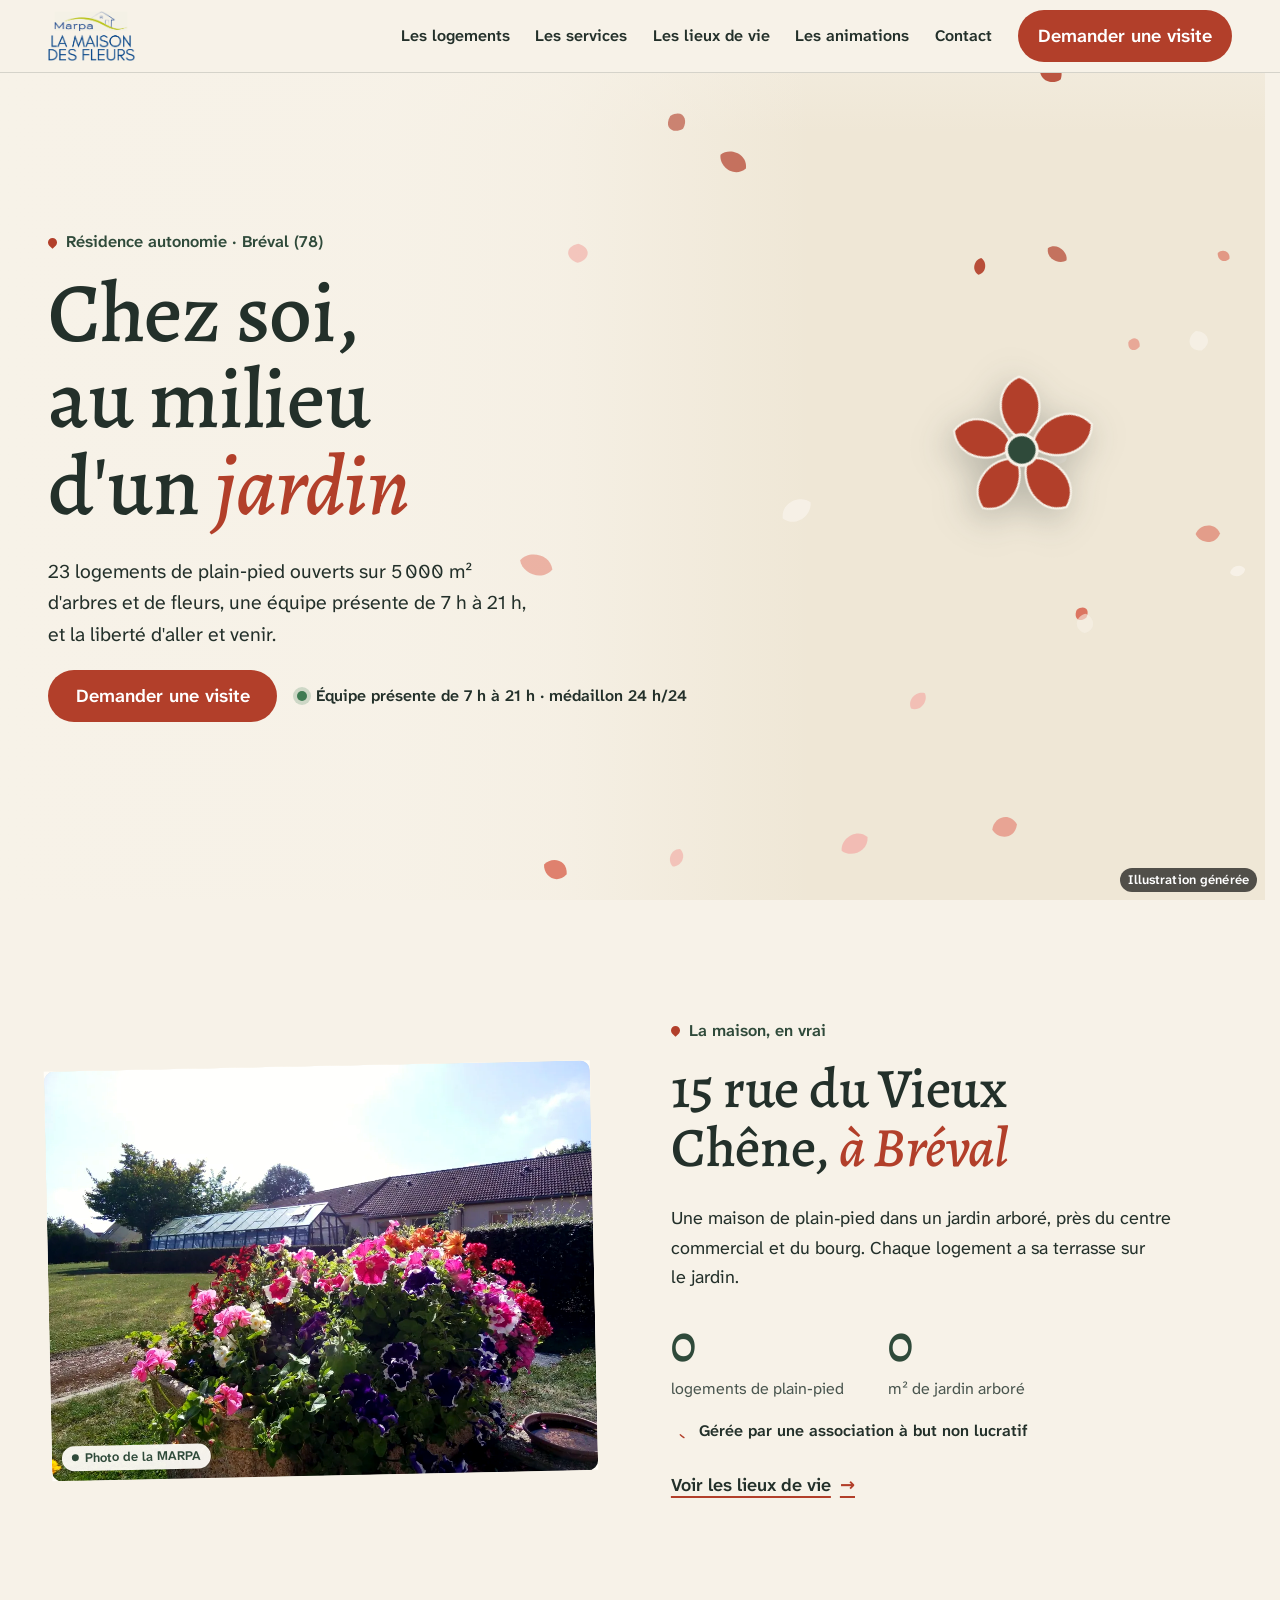
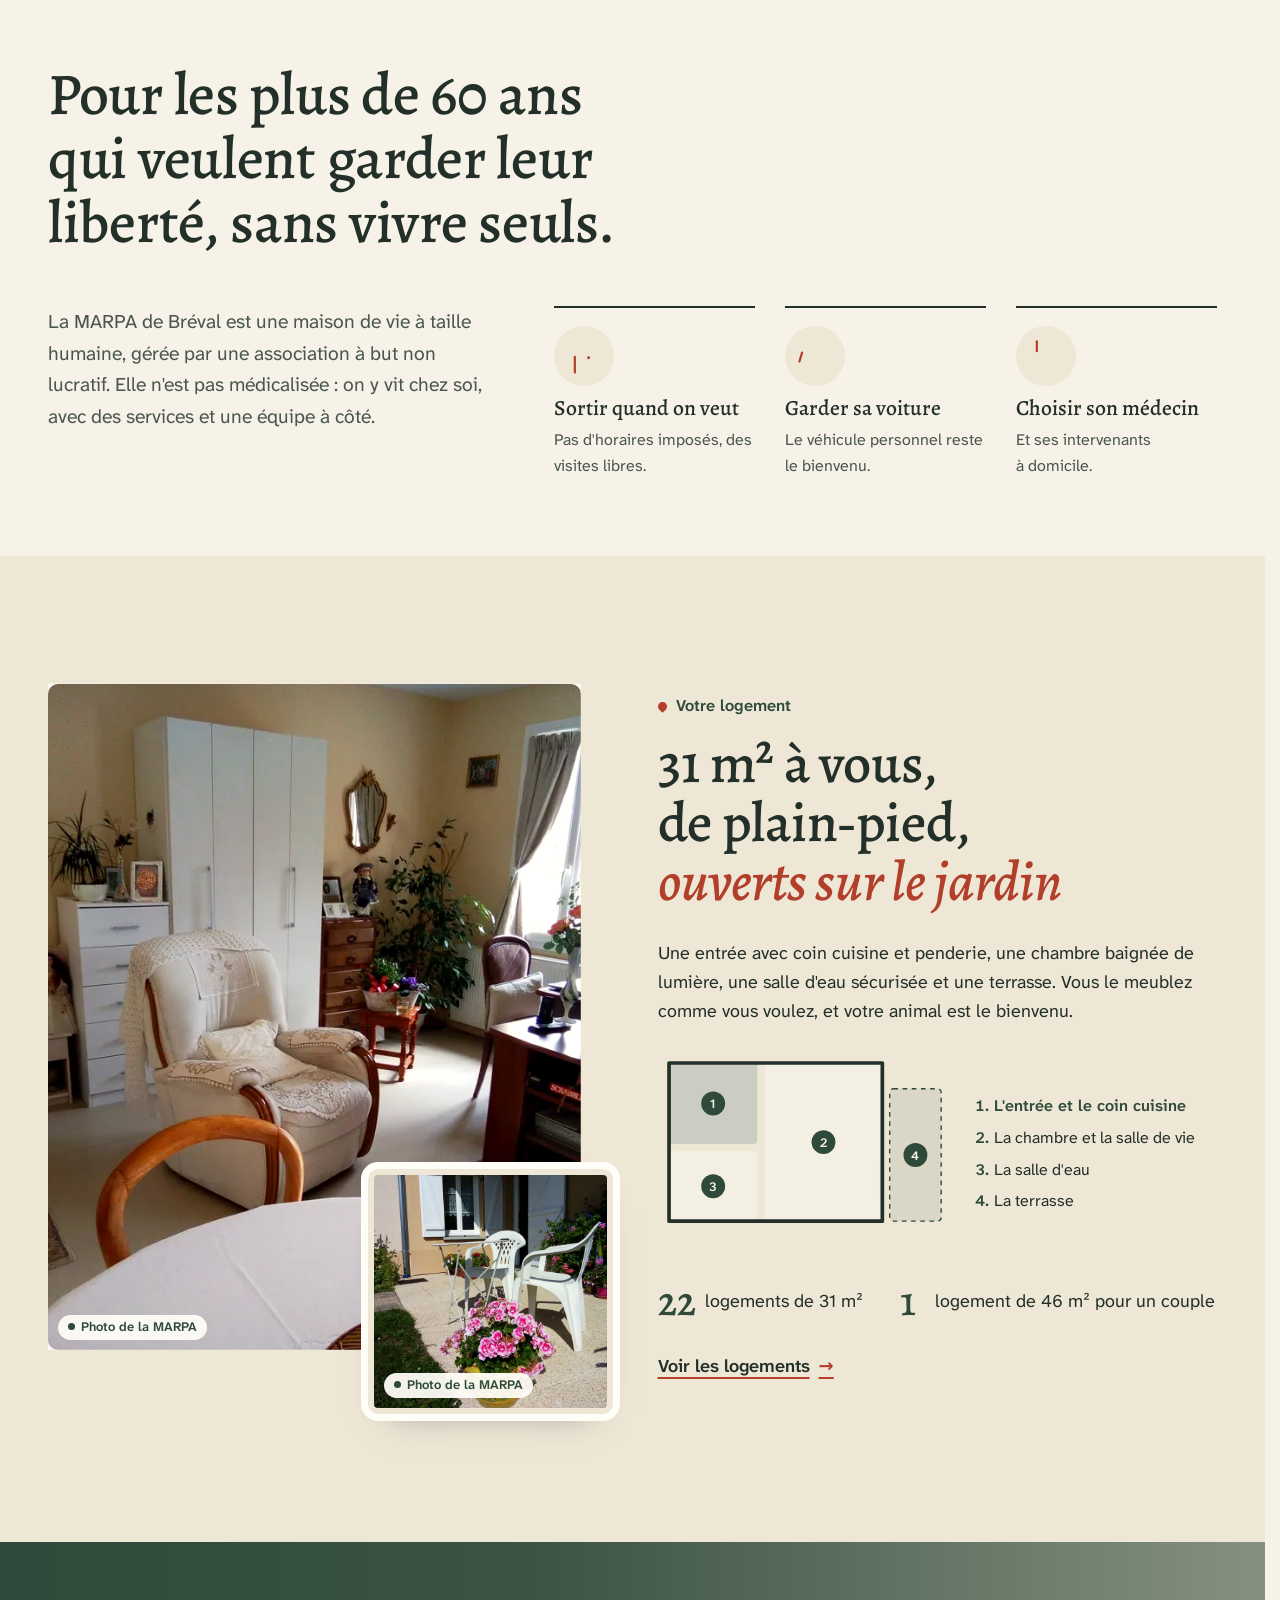
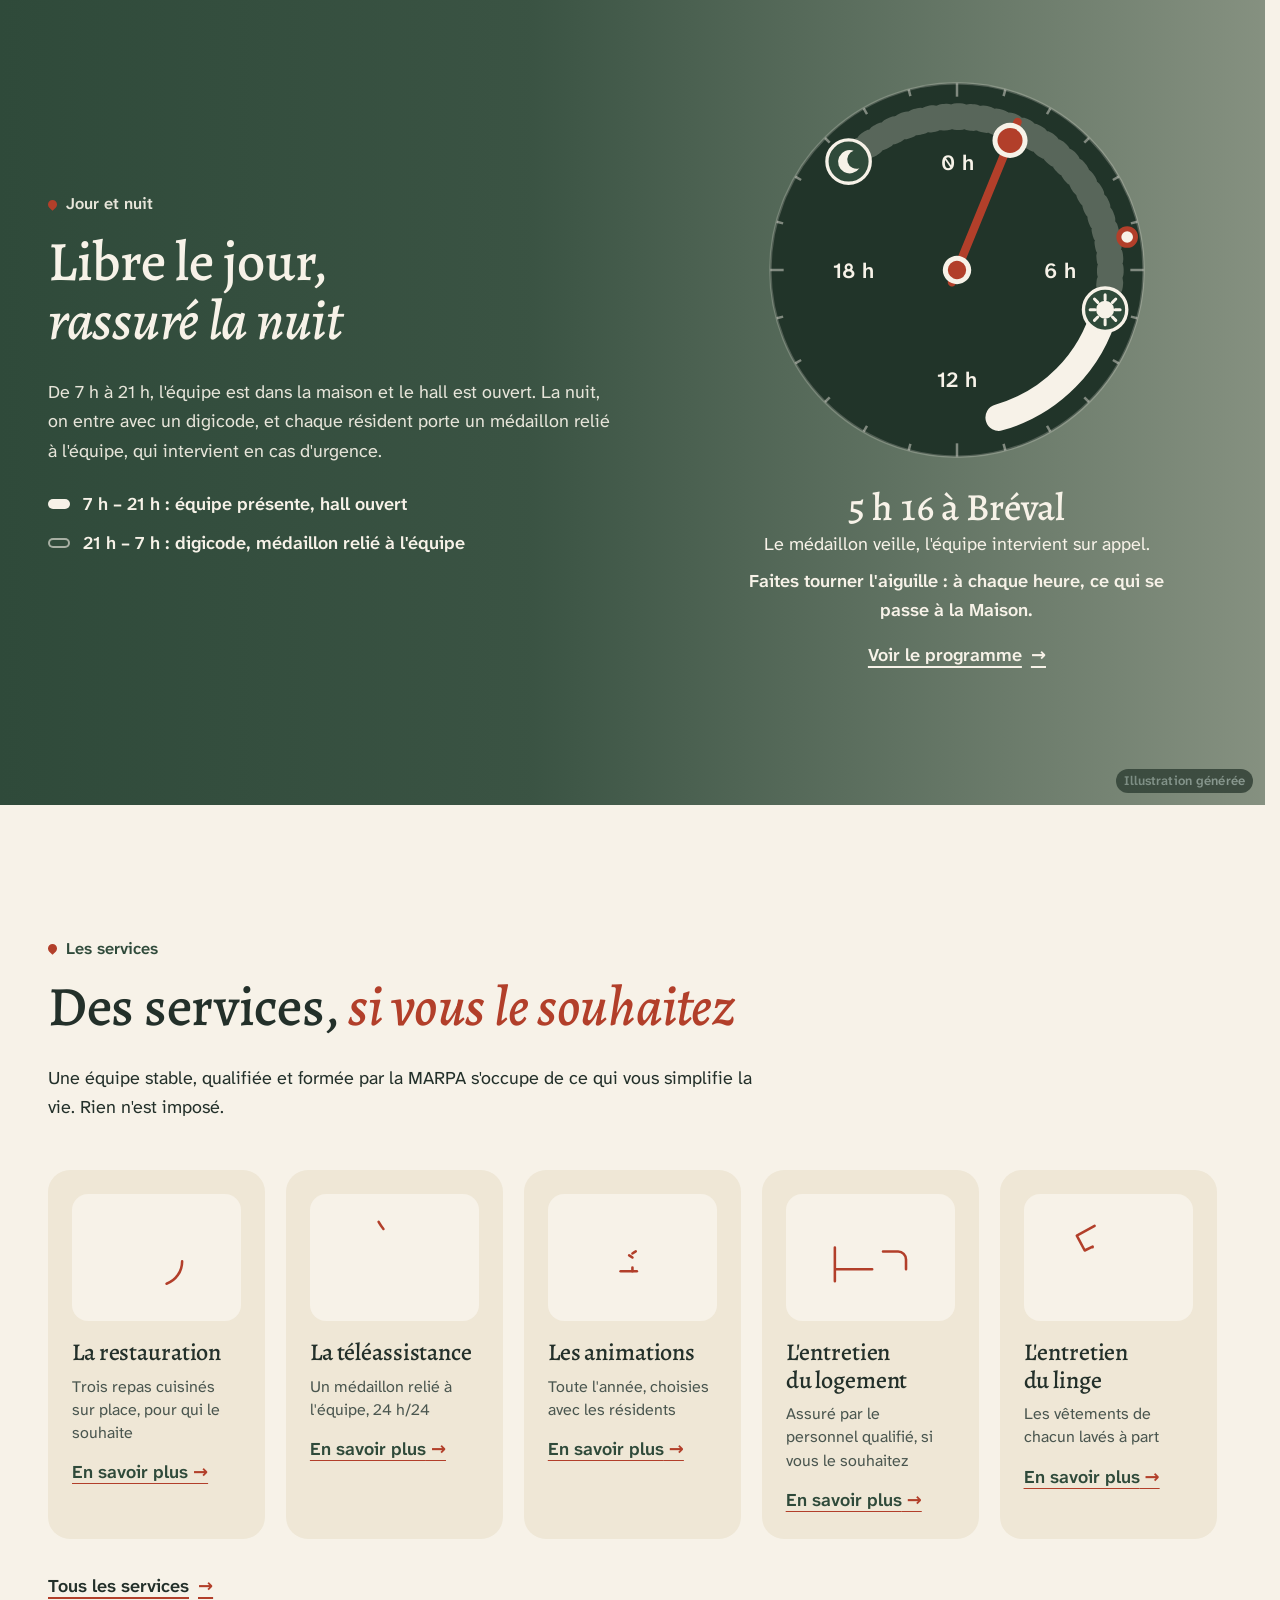
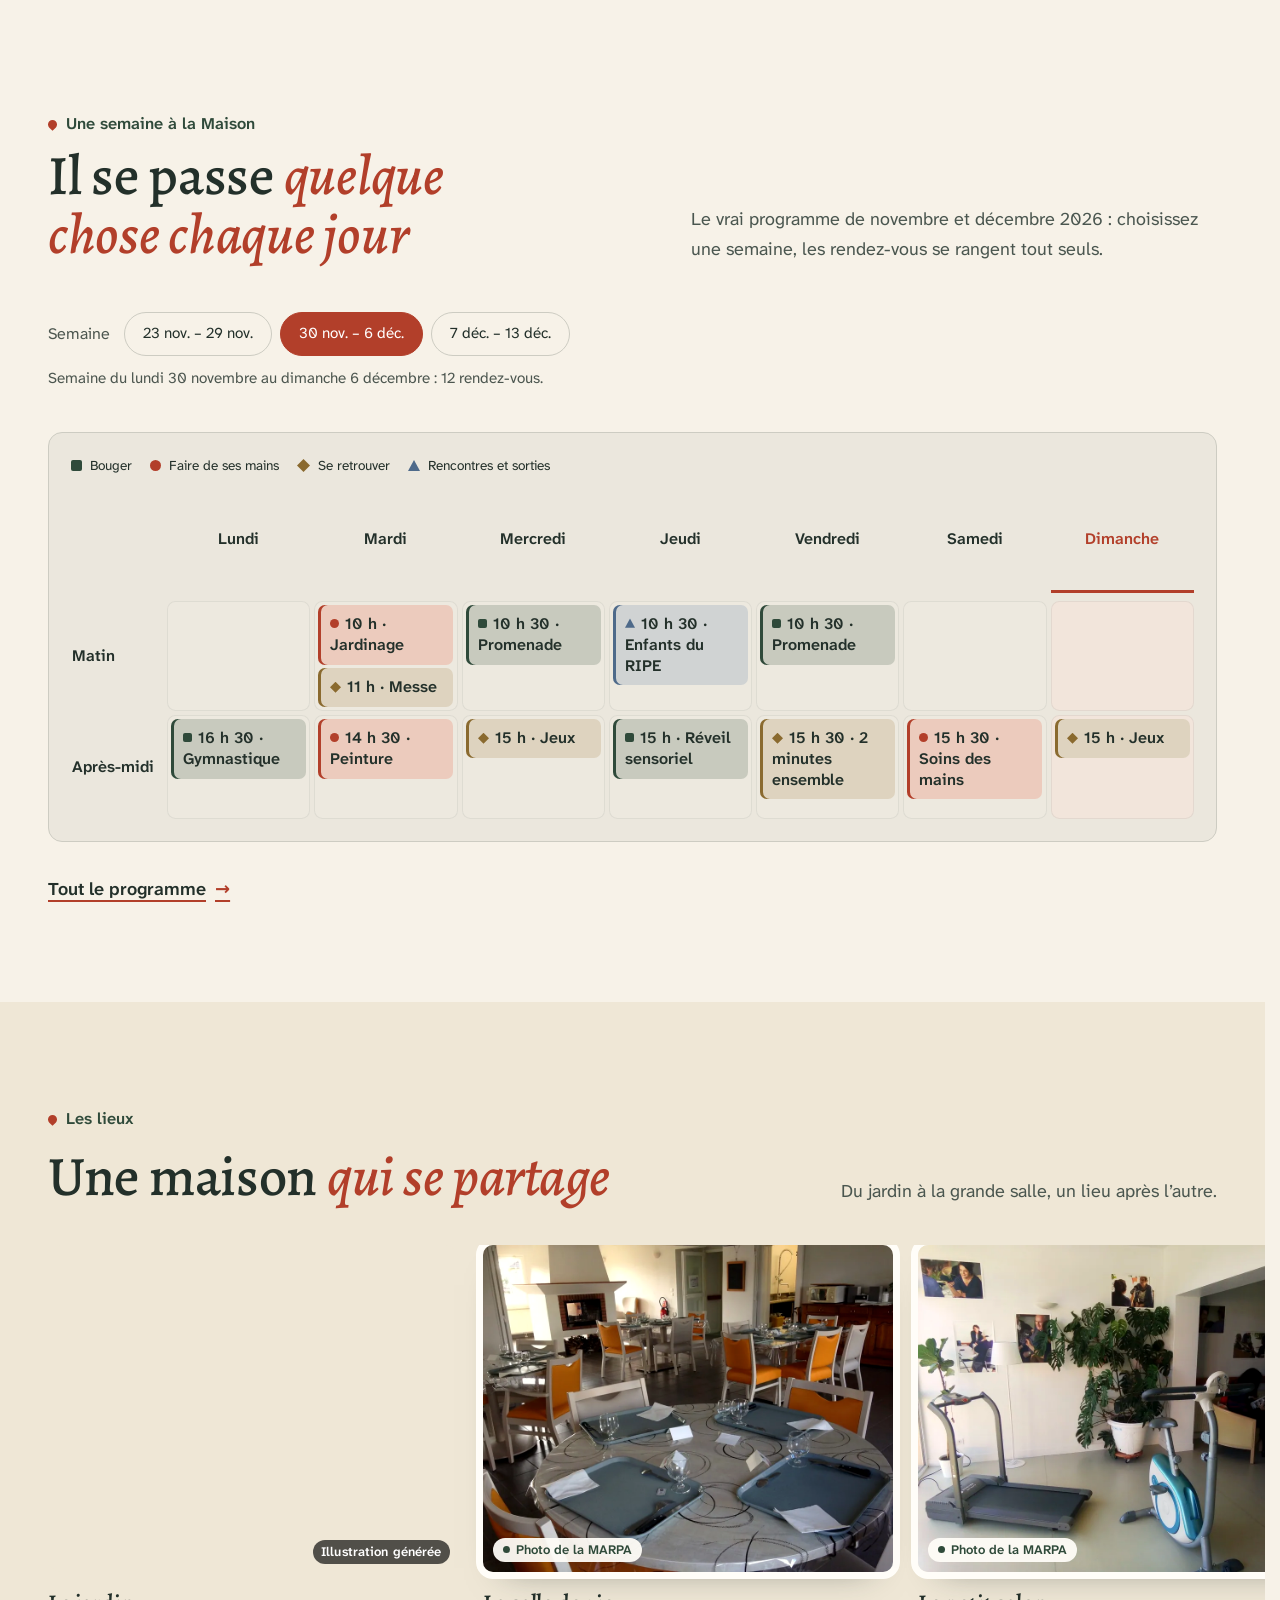
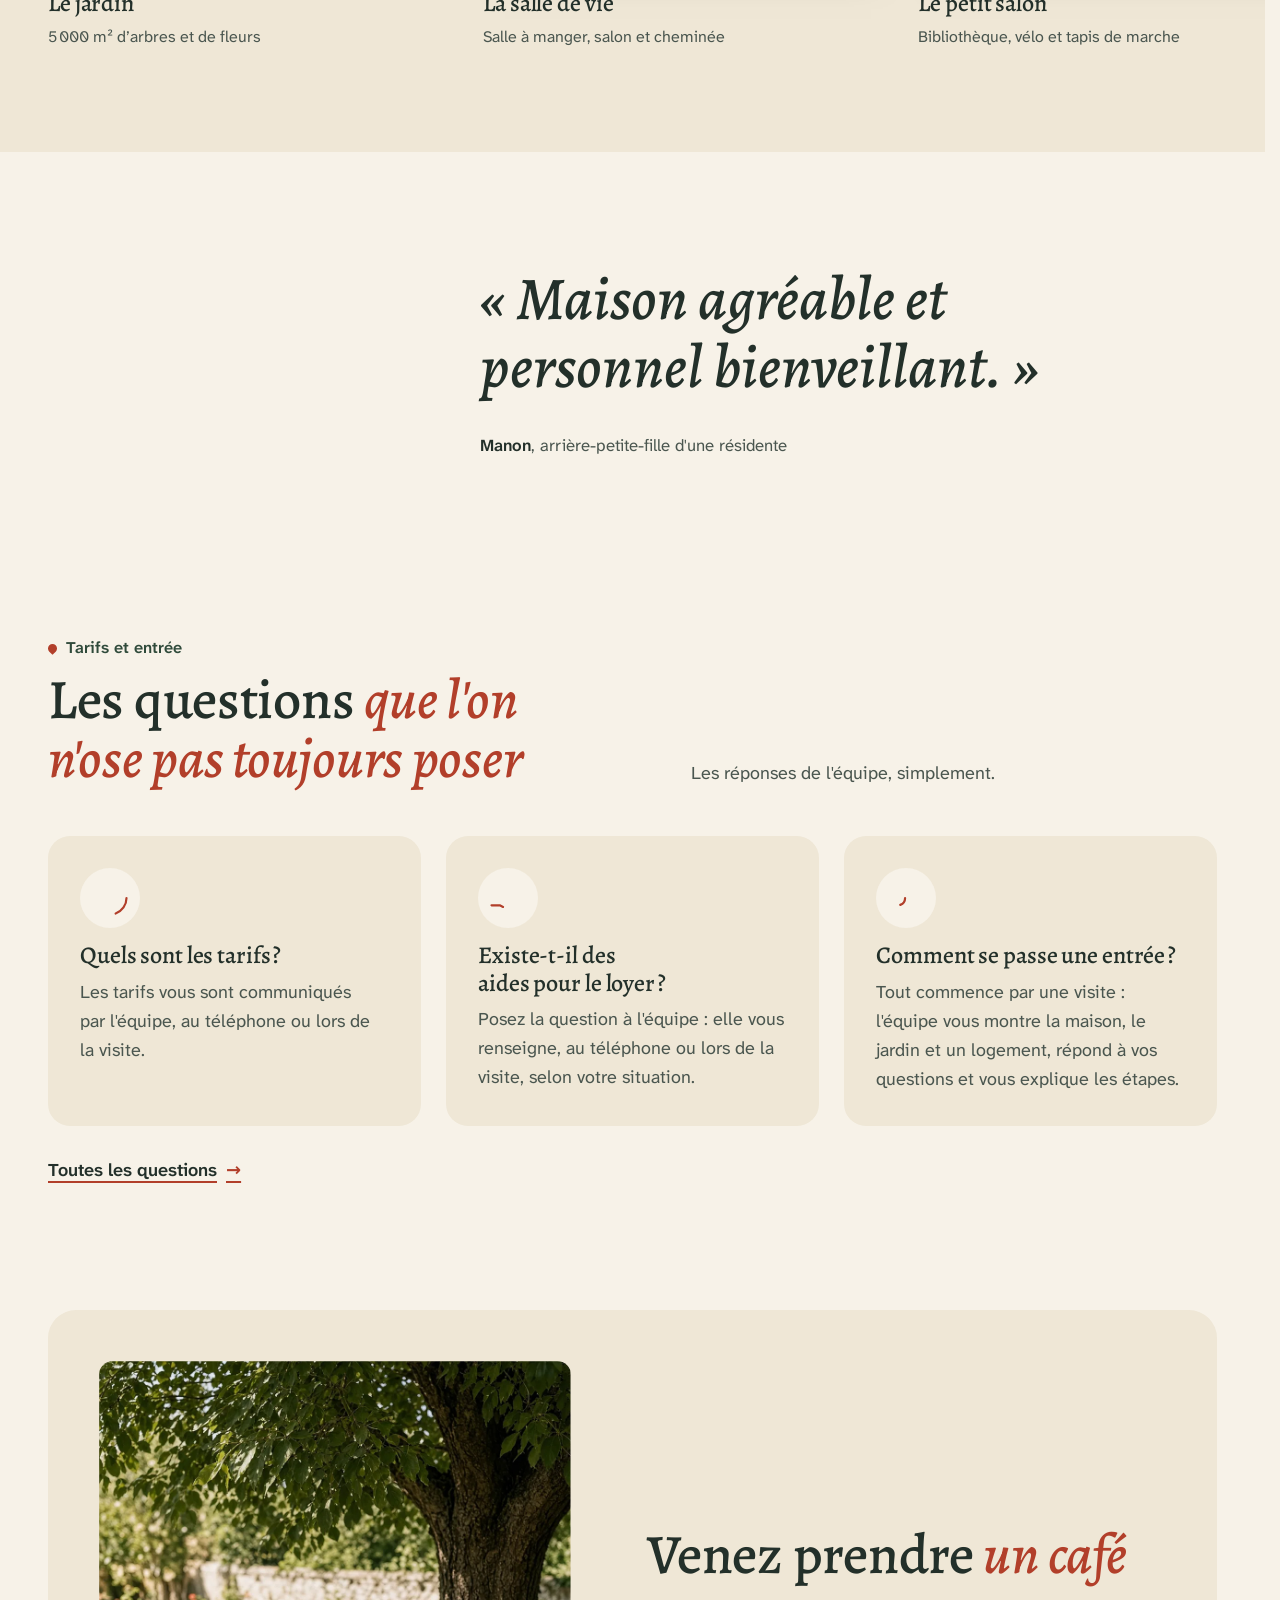
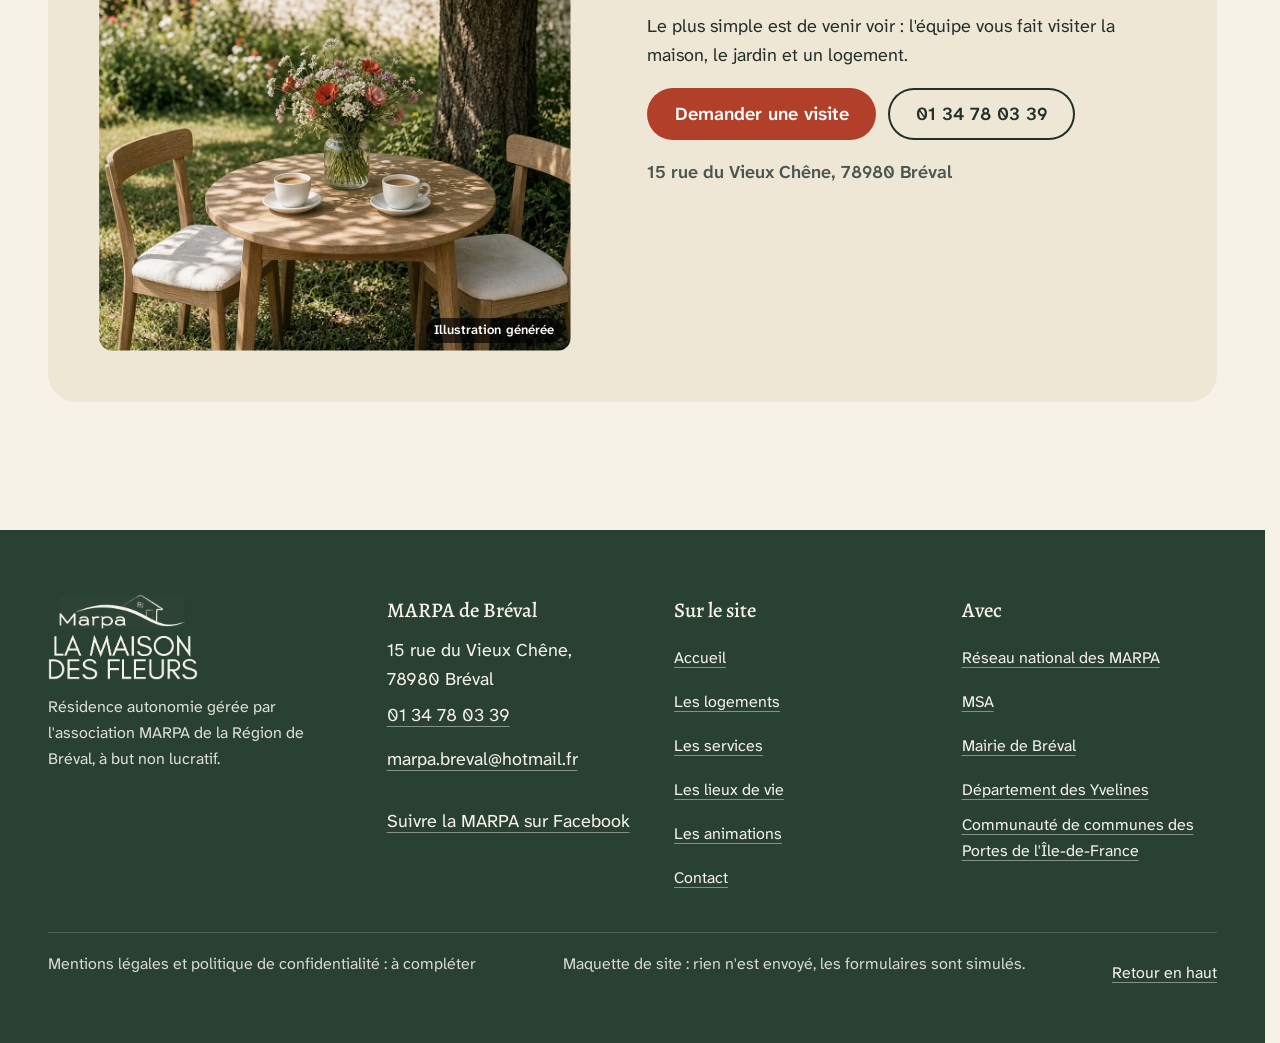
==== commit 58f14f9a: "v2 : mises a jour issues de l audit d experience Co-Authored-By: Claude Opus 5.5 <noreply@anthropic." ====
--- a/index.html
+++ b/index.html
@@ -1,5 +1,5 @@
 <!doctype html>
-<html lang="fr" data-v="1">
+<html lang="fr" data-v="2">
 <head>
 <meta charset="utf-8">
 <meta name="viewport" content="width=device-width, initial-scale=1, viewport-fit=cover">
@@ -35,15 +35,15 @@
 })();</script>
 <link rel="preload" href="/assets/polices/alegreya-latin-500-normal.woff2" as="font" type="font/woff2" crossorigin>
 <link rel="preload" href="/assets/polices/atkinson-hyperlegible-next-latin-400-normal.woff2" as="font" type="font/woff2" crossorigin>
-<link rel="stylesheet" href="/assets/css/socle.css?v=1">
-<link rel="stylesheet" href="/assets/css/modules.css?v=1">
-<link rel="stylesheet" href="/assets/css/site.css?v=1">
-<link rel="modulepreload" href="/assets/js/site.js?v=1">
-<link rel="modulepreload" href="/assets/js/socle/index.js?v=1">
+<link rel="stylesheet" href="/assets/css/socle.css?v=2">
+<link rel="stylesheet" href="/assets/css/modules.css?v=2">
+<link rel="stylesheet" href="/assets/css/site.css?v=2">
+<link rel="modulepreload" href="/assets/js/site.js?v=2">
+<link rel="modulepreload" href="/assets/js/socle/index.js?v=2">
 <script src="/assets/vendor/gsap.min.js" defer></script>
 <script src="/assets/vendor/ScrollTrigger.min.js" defer></script>
 <script src="/assets/vendor/SplitText.min.js" defer></script>
-<script type="module" src="/assets/js/site.js?v=1"></script>
+<script type="module" src="/assets/js/site.js?v=2"></script>
 <meta name="theme-color" content="#F7F2E8">
 <link rel="icon" href="/assets/images/favicon.svg" type="image/svg+xml">
 <link rel="apple-touch-icon" href="/assets/images/apple-touch-icon.png">
@@ -71,7 +71,7 @@
 <header data-entete>
   <div class="entete-rangee">
     <a class="entete-logo" href="/" data-libelle="Accueil" aria-label="MARPA de Bréval, accueil" aria-current="page">
-      <img src="/assets/images/logo-maison.png" alt="" width="401" height="230"><span class="entete-lieu">de Bréval</span>
+      <img src="/assets/images/logo-maison.png" alt="" width="401" height="230">
     </a>
     <nav data-nav aria-label="Navigation principale">
       <ul><li><a href="/les-logements" data-libelle="Les logements">Les logements</a></li><li><a href="/les-services" data-libelle="Les services">Les services</a></li><li><a href="/les-lieux" data-libelle="Les lieux de vie">Les lieux de vie</a></li><li><a href="/les-animations" data-libelle="Les animations">Les animations</a></li><li><a href="/contact" data-libelle="Contact">Contact</a></li></ul>
@@ -116,13 +116,33 @@
   <div class="conteneur ouv-accueil-texte">
     <p class="surtitre" data-anime="gsap">Résidence autonomie · Bréval (78)</p>
     <h1 class="ouv-titre"><span class="ouv-ligne"><span>Chez soi,</span></span> <span class="ouv-ligne"><span>au milieu</span></span> <span class="ouv-ligne"><span>d&#39;un <em class="mot">jardin</em></span></span></h1>
-    <p class="ouv-texte" data-anime="gsap">22 logements de plain‑pied ouverts sur 5 000 m² d&#39;arbres et de fleurs, une équipe présente de 7 h à 21 h, et la liberté d&#39;aller et venir.</p>
+    <p class="ouv-texte" data-anime="gsap">23 logements de plain‑pied ouverts sur 5 000 m² d&#39;arbres et de fleurs, une équipe présente de 7 h à 21 h, et la liberté d&#39;aller et venir.</p>
     <p class="ouv-actions" data-anime="gsap">
       <a href="/contact?sujet=visite#visite" class="bouton" data-libelle="Contact" data-action-principale data-survol="magnetique">Demander une visite</a>
       <span class="ouv-info" data-info-cle><span class="point-vert" aria-hidden="true"></span>Équipe présente de 7 h à 21 h · médaillon 24 h/24</span>
     </p>
   </div>
-  <div class="ouv-fleur"><svg class="fleur fleur--accueil" viewBox="-50 -50 100 100" aria-hidden="true" focusable="false" data-iris-centre="disque" data-effet="fleur"><g class="fleur-petales"><g transform="rotate(0)"><path class="petale" style="--i:0" d="M0 -7 C 15 -15 18 -40 0 -47 C -18 -40 -15 -15 0 -7 Z"/></g><g transform="rotate(72)"><path class="petale" style="--i:1" d="M0 -7 C 15 -15 18 -40 0 -47 C -18 -40 -15 -15 0 -7 Z"/></g><g transform="rotate(144)"><path class="petale" style="--i:2" d="M0 -7 C 15 -15 18 -40 0 -47 C -18 -40 -15 -15 0 -7 Z"/></g><g transform="rotate(216)"><path class="petale" style="--i:3" d="M0 -7 C 15 -15 18 -40 0 -47 C -18 -40 -15 -15 0 -7 Z"/></g><g transform="rotate(288)"><path class="petale" style="--i:4" d="M0 -7 C 15 -15 18 -40 0 -47 C -18 -40 -15 -15 0 -7 Z"/></g></g><circle class="fleur-coeur" r="10"/></svg></div>
+  <button type="button" class="ouv-fleur" aria-label="Faire tomber des pétales" data-fleur-cueillir><svg class="fleur fleur--accueil" viewBox="-50 -50 100 100" aria-hidden="true" focusable="false" data-iris-centre="disque" data-effet="fleur"><g class="fleur-petales"><g transform="rotate(0)"><path class="petale" style="--i:0" d="M0 -7 C 15 -15 18 -40 0 -47 C -18 -40 -15 -15 0 -7 Z"/></g><g transform="rotate(72)"><path class="petale" style="--i:1" d="M0 -7 C 15 -15 18 -40 0 -47 C -18 -40 -15 -15 0 -7 Z"/></g><g transform="rotate(144)"><path class="petale" style="--i:2" d="M0 -7 C 15 -15 18 -40 0 -47 C -18 -40 -15 -15 0 -7 Z"/></g><g transform="rotate(216)"><path class="petale" style="--i:3" d="M0 -7 C 15 -15 18 -40 0 -47 C -18 -40 -15 -15 0 -7 Z"/></g><g transform="rotate(288)"><path class="petale" style="--i:4" d="M0 -7 C 15 -15 18 -40 0 -47 C -18 -40 -15 -15 0 -7 Z"/></g></g><circle class="fleur-coeur" r="10"/></svg></button>
+</section>
+<section class="envrai" id="en-vrai">
+  <div class="conteneur envrai-grille">
+    <figure class="media envrai-photo" data-vraie data-anime="rideau" style="--cadrage:55% 55%">
+  <picture>
+    <img src="/assets/images/client/jardin-fleurs-1600.webp" srcset="/assets/images/client/jardin-fleurs-1024.webp 1024w, /assets/images/client/jardin-fleurs-1168.webp 1168w, /assets/images/client/jardin-fleurs-1600.webp 1600w" sizes="(max-width: 760px) 100vw, 44vw" alt="Massif de pétunias et de géraniums devant la maison de plain‑pied, la serre et le jardin" width="1600" height="1200" loading="lazy" decoding="async">
+  </picture><figcaption class="mention-vraie">Photo de la MARPA</figcaption>
+</figure>
+    <div class="envrai-texte">
+      <p class="surtitre" data-anime>La maison, en vrai</p>
+      <h2 data-anime="lignes">15 rue du Vieux Chêne, <em class="mot">à Bréval</em></h2>
+      <p data-anime>Une maison de plain‑pied dans un jardin arboré, près du centre commercial et du bourg. Chaque logement a sa terrasse sur le jardin.</p>
+      <ul class="envrai-chiffres" data-anime="cascade">
+        <li><strong data-compteur="23">23</strong><span>logements de plain‑pied</span></li>
+        <li><strong data-compteur="5000">5 000</strong><span>m² de jardin arboré</span></li>
+        <li class="envrai-asso"><svg class="picto picto--petit" viewBox="0 0 48 48" aria-hidden="true" focusable="false" data-fx="trace"><path d="M24 40S8 30 8 18a8 8 0 0 1 16-3 8 8 0 0 1 16 3c0 12-16 22-16 22z"/></svg><span>Gérée par une association à but non lucratif</span></li>
+      </ul>
+      <p data-anime><a href="/les-lieux" class="lien-fleche" data-libelle="Les lieux de vie">Voir les lieux de vie</a></p>
+    </div>
+  </div>
 </section>
 <section class="pourqui conteneur" id="pour-qui">
   <h2 class="pourqui-titre" data-anime="mots">Pour les plus de 60 ans qui veulent garder leur liberté, sans vivre seuls.</h2>
@@ -138,15 +158,15 @@
 <section class="logement-a" id="logement">
   <div class="conteneur logement-a-grille">
     <div class="logement-a-photos">
-      <figure class="media logement-a-grand" data-anime="rideau" style="--cadrage:55% 45%">
+      <figure class="media logement-a-grand" data-vraie data-anime="rideau" style="--cadrage:55% 45%">
   <picture>
     <img src="/assets/images/client/logement-meuble-1600.webp" srcset="/assets/images/client/logement-meuble-1024.webp 1024w, /assets/images/client/logement-meuble-1168.webp 1168w, /assets/images/client/logement-meuble-1600.webp 1600w" sizes="(max-width: 760px) 100vw, 45vw" alt="Logement meublé par une résidente : fauteuil, commode, télévision et souvenirs" width="1600" height="1200" loading="lazy" decoding="async">
-  </picture>
-</figure>
-      <figure class="media logement-a-petit" data-fx="parallaxe" data-fx-force="8" style="--cadrage:55% 60%">
+  </picture><figcaption class="mention-vraie">Photo de la MARPA</figcaption>
+</figure>
+      <figure class="media logement-a-petit" data-vraie data-fx="parallaxe" data-fx-force="8" style="--cadrage:55% 60%">
   <picture>
     <img src="/assets/images/client/logement-terrasse-1600.webp" srcset="/assets/images/client/logement-terrasse-1024.webp 1024w, /assets/images/client/logement-terrasse-1168.webp 1168w, /assets/images/client/logement-terrasse-1600.webp 1600w" sizes="(max-width: 760px) 50vw, 20vw" alt="Terrasse devant un logement, chaises de jardin et pot de géraniums" width="1600" height="1200" loading="lazy" decoding="async">
-  </picture>
+  </picture><figcaption class="mention-vraie">Photo de la MARPA</figcaption>
 </figure>
     </div>
     <div class="logement-a-texte">
@@ -194,8 +214,9 @@
         <li><span class="pastille pastille--nuit" aria-hidden="true"></span>21 h – 7 h : digicode, médaillon relié à l&#39;équipe</li>
       </ul>
     </div>
-    <figure class="cadran" data-effet="cadran" data-visuel>
-      <svg viewBox="-120 -120 240 240" role="img" aria-label="Cadran de 24 heures : présence de l&#39;équipe de 7 h à 21 h, médaillon la nuit">
+    <figure class="cadran" data-effet="cadran" data-visuel data-moments="[{&quot;h&quot;:7,&quot;t&quot;:&quot;Le hall ouvre, l’équipe arrive&quot;},{&quot;h&quot;:10,&quot;t&quot;:&quot;Jardinage, le mardi&quot;},{&quot;h&quot;:10.5,&quot;t&quot;:&quot;Promenade, le mercredi et le vendredi&quot;},{&quot;h&quot;:10.5,&quot;t&quot;:&quot;Enfants du RIPE, le jeudi&quot;},{&quot;h&quot;:15,&quot;t&quot;:&quot;Réveil sensoriel, le jeudi&quot;},{&quot;h&quot;:15,&quot;t&quot;:&quot;Jeux, le mercredi et le jeudi et le dimanche&quot;},{&quot;h&quot;:15.5,&quot;t&quot;:&quot;Cuisine, le samedi&quot;},{&quot;h&quot;:15.5,&quot;t&quot;:&quot;Loto, le mercredi et le samedi&quot;},{&quot;h&quot;:16.5,&quot;t&quot;:&quot;Gymnastique, le lundi&quot;},{&quot;h&quot;:21,&quot;t&quot;:&quot;Le hall passe au digicode, le médaillon veille&quot;}]">
+      <div class="cadran-zone" role="slider" tabindex="0" aria-label="Heure de la journée" aria-valuemin="0" aria-valuemax="23.5" aria-valuenow="12" aria-valuetext="12 h" data-grille="manipuler">
+      <svg viewBox="-120 -120 240 240" aria-hidden="true">
         <circle class="cadran-fond" r="112"/>
         <path class="cadran-arc cadran-arc--nuit" d="M-65.05 -65.05 A92 92 0 0 1 88.87 23.81"/>
         <path class="cadran-arc cadran-arc--jour" d="M88.87 23.81 A92 92 0 1 1 -65.05 -65.05"/>
@@ -203,9 +224,18 @@
         <g class="cadran-heures">
           <text x="0" y="-60">0 h</text><text x="62" y="5">6 h</text><text x="0" y="70">12 h</text><text x="-62" y="5">18 h</text>
         </g>
-        <g class="cadran-aiguille"><path d="M0 8 V-96"/><circle r="7"/></g>
+        <g class="cadran-soleil" transform="translate(88.87 23.81)"><circle r="13"/><circle r="4.5"/><path d="M0 -9v3M0 9v-3M-9 0h3M9 0h-3M-6.4 -6.4l2 2M6.4 6.4l-2 -2M-6.4 6.4l2 -2M6.4 -6.4l-2 2"/></g>
+        <g class="cadran-lune" transform="translate(-65.05 -65.05)"><circle r="13"/><path d="M3 -6.5a7 7 0 1 0 3.5 10.5a5.5 5.5 0 1 1 -3.5 -10.5z"/></g>
+        <circle class="cadran-maintenant" r="5" cx="0" cy="-104"/>
+        <g class="cadran-aiguille"><path d="M0 8 V-96"/><circle r="7"/><circle class="cadran-poignee" cy="-84" r="9"/></g>
       </svg>
-      <figcaption class="cadran-statut" aria-live="polite"><span class="cadran-heure" data-cadran-heure>7 h – 21 h</span><span data-cadran-statut>7 h – 21 h : équipe présente, hall ouvert</span></figcaption>
+      </div>
+      <figcaption class="cadran-statut" aria-live="polite">
+        <span class="cadran-heure" data-cadran-heure>7 h – 21 h</span>
+        <span data-cadran-statut>7 h – 21 h : équipe présente, hall ouvert</span>
+        <span class="cadran-rdv" data-cadran-rdv>Faites tourner l&#39;aiguille : à chaque heure, ce qui se passe à la Maison.</span>
+        <span class="cadran-liens"><button type="button" class="cadran-retour" data-cadran-retour hidden>Revenir à maintenant</button><a href="/les-animations" class="lien-fleche lien-fleche--clair" data-libelle="Les animations">Voir le programme</a></span>
+      </figcaption>
     </figure>
   </div>
 </section>
@@ -218,49 +248,38 @@
   <ul class="services-cartes" data-anime="cascade">
     <li class="service-carte">
       <a href="/les-services?service=restauration#les-cinq" data-libelle="Les services">
-        <figure class="media service-media" data-grok style="--cadrage:50% 50%">
-  <picture>
-    <img src="/assets/images/grok/services-table-1168.webp" srcset="/assets/images/grok/services-table-1168.webp 1168w" sizes="(max-width: 760px) 50vw, 20vw" alt="Table dressée pour le déjeuner dans une salle à manger lumineuse" width="1168" height="730" loading="lazy" decoding="async">
-  </picture><figcaption class="mention-ia">Illustration générée</figcaption>
-</figure>
+        <span class="service-dessin" data-visuel aria-hidden="true"><svg class="dessin-service" viewBox="0 0 96 96" aria-hidden="true" focusable="false" data-fx="trace"><circle cx="50" cy="52" r="24"/><circle cx="50" cy="52" r="14"/><path d="M14 22v16a5 5 0 0 0 10 0V22M19 22v56"/><path d="M84 22c-7 7-7 20 0 25v31"/></svg></span>
         <h3>La restauration</h3>
         <p>Trois repas cuisinés sur place, pour qui le souhaite</p>
+        <span class="service-plus">En savoir plus</span>
       </a>
     </li><li class="service-carte">
       <a href="/les-services?service=teleassistance#les-cinq" data-libelle="Les services">
-        <div class="media service-medaillon" data-visuel aria-hidden="true"><span class="onde-appel"></span><span class="onde-appel onde-appel--2"></span><svg viewBox="0 0 80 80"><circle cx="40" cy="44" r="18"/><path d="M40 10v16"/><path d="M33 10h14"/><circle cx="40" cy="44" r="7"/></svg></div>
+        <span class="service-dessin" data-visuel aria-hidden="true"><svg class="dessin-service" viewBox="0 0 96 96" aria-hidden="true" focusable="false" data-fx="trace"><path d="M32 12q16 28 32 0"/><circle cx="48" cy="54" r="20"/><circle cx="48" cy="54" r="7"/><path d="M76 42a16 16 0 0 1 0 24M84 34a26 26 0 0 1 0 40"/></svg></span>
         <h3>La téléassistance</h3>
         <p>Un médaillon relié à l&#39;équipe, 24 h/24</p>
+        <span class="service-plus">En savoir plus</span>
       </a>
     </li><li class="service-carte">
       <a href="/les-services?service=animations#les-cinq" data-libelle="Les services">
-        <figure class="media service-media" data-grok style="--cadrage:50% 50%">
-  <picture>
-    <img src="/assets/images/grok/animations-atelier-1600.webp" srcset="/assets/images/grok/animations-atelier-1024.webp 1024w, /assets/images/grok/animations-atelier-1168.webp 1168w, /assets/images/grok/animations-atelier-1600.webp 1600w" sizes="(max-width: 760px) 50vw, 20vw" alt="Table d&#39;atelier avec fleurs coupées, vases, argile et outils de modelage" width="1600" height="2000" loading="lazy" decoding="async">
-  </picture><figcaption class="mention-ia">Illustration générée</figcaption>
-</figure>
+        <span class="service-dessin" data-visuel aria-hidden="true"><svg class="dessin-service" viewBox="0 0 96 96" aria-hidden="true" focusable="false" data-fx="trace"><path d="M36 62h24l-4 22H40z"/><path d="M48 62V36M48 48c-7-5-12-5-16-2M48 44c7-5 12-5 16-2"/><circle cx="48" cy="28" r="6"/><circle cx="38" cy="22" r="5"/><circle cx="58" cy="22" r="5"/><circle cx="48" cy="16" r="5"/></svg></span>
         <h3>Les animations</h3>
         <p>Toute l&#39;année, choisies avec les résidents</p>
+        <span class="service-plus">En savoir plus</span>
       </a>
     </li><li class="service-carte">
       <a href="/les-services?service=entretien#les-cinq" data-libelle="Les services">
-        <figure class="media service-media" style="--cadrage:50% 50%">
-  <picture>
-    <img src="/assets/images/client/logement-lit-1600.webp" srcset="/assets/images/client/logement-lit-1024.webp 1024w, /assets/images/client/logement-lit-1168.webp 1168w, /assets/images/client/logement-lit-1600.webp 1600w" sizes="(max-width: 760px) 50vw, 20vw" alt="Chambre lumineuse avec lit et fauteuil" width="1600" height="1200" loading="lazy" decoding="async">
-  </picture>
-</figure>
+        <span class="service-dessin" data-visuel aria-hidden="true"><svg class="dessin-service" viewBox="0 0 96 96" aria-hidden="true" focusable="false" data-fx="trace"><path d="M12 72V38M12 60h72v12M84 60V50a8 8 0 0 0-8-8H40v18"/><circle cx="24" cy="50" r="6"/><path d="M70 14v12M64 20h12M58 30v6M55 33h6"/></svg></span>
         <h3>L&#39;entretien du logement</h3>
         <p>Assuré par le personnel qualifié, si vous le souhaitez</p>
+        <span class="service-plus">En savoir plus</span>
       </a>
     </li><li class="service-carte">
       <a href="/les-services?service=linge#les-cinq" data-libelle="Les services">
-        <figure class="media service-media" style="--cadrage:50% 50%">
-  <picture>
-    <img src="/assets/images/client/linge-800.webp" srcset="/assets/images/client/linge-640.webp 640w, /assets/images/client/linge-800.webp 800w" sizes="(max-width: 760px) 50vw, 20vw" alt="Pile de pulls pliés" width="800" height="600" loading="lazy" decoding="async">
-  </picture>
-</figure>
+        <span class="service-dessin" data-visuel aria-hidden="true"><svg class="dessin-service" viewBox="0 0 96 96" aria-hidden="true" focusable="false" data-fx="trace"><path d="M34 16 16 26l8 15 8-4v41h32V37l8 4 8-15-18-10c-2 6-8 10-14 10s-12-4-14-10z"/><path d="M40 52h16M40 62h16"/></svg></span>
         <h3>L&#39;entretien du linge</h3>
         <p>Les vêtements de chacun lavés à part</p>
+        <span class="service-plus">En savoir plus</span>
       </a>
     </li>
   </ul>
@@ -288,55 +307,55 @@
       <p class="surtitre">Les lieux</p>
       <h2 data-anime="lignes">Une maison <em class="mot">qui se partage</em></h2>
     </div>
-    <p class="lieux-a-aide">Faites défiler : du jardin à la grande salle.</p>
+    <p class="lieux-a-aide">Du jardin à la grande salle, un lieu après l’autre.</p>
   </div>
   <div class="lieux-fenetre" data-galerie tabindex="0" role="region" aria-label="Les lieux de la maison, défilement horizontal"><div class="lieux-piste" data-effet="rangee">
     <article class="lieu-carte">
       <a href="/les-lieux#jardin" data-libelle="Les lieux de vie">
-        <figure class="media lieu-media" style="--cadrage:50% 55%">
-  <picture>
-    <img src="/assets/images/client/jardin-fleurs-1600.webp" srcset="/assets/images/client/jardin-fleurs-1024.webp 1024w, /assets/images/client/jardin-fleurs-1168.webp 1168w, /assets/images/client/jardin-fleurs-1600.webp 1600w" sizes="(max-width: 760px) 80vw, 34vw" alt="Massif de pétunias et de géraniums devant la maison, la serre et le jardin" width="1600" height="1200" loading="lazy" decoding="async">
-  </picture>
+        <figure class="media lieu-media" data-grok style="--cadrage:50% 55%">
+  <picture><source media="(max-width: 760px) and (orientation: portrait)" srcset="/assets/images/grok/lieux-arbres-mobile-640.webp 640w, /assets/images/grok/lieux-arbres-mobile-1080.webp 1080w" sizes="(max-width: 760px) 80vw, 34vw">
+    <img src="/assets/images/grok/lieux-arbres-1280.webp" srcset="/assets/images/grok/lieux-arbres-640.webp 640w, /assets/images/grok/lieux-arbres-1280.webp 1280w, /assets/images/grok/lieux-arbres-1920.webp 1920w" sizes="(max-width: 760px) 80vw, 34vw" alt="Grands arbres au-dessus d’une pelouse, lumière d’été qui traverse les feuilles" width="1280" height="720" loading="lazy" decoding="async">
+  </picture><figcaption class="mention-ia">Illustration générée</figcaption>
 </figure>
         <h3>Le jardin</h3>
         <p>5 000 m² d’arbres et de fleurs</p>
       </a>
     </article><article class="lieu-carte">
       <a href="/les-lieux#salle-de-vie" data-libelle="Les lieux de vie">
-        <figure class="media lieu-media" style="--cadrage:50% 55%">
+        <figure class="media lieu-media" data-vraie style="--cadrage:50% 55%">
   <picture>
     <img src="/assets/images/client/salle-de-vie-1600.webp" srcset="/assets/images/client/salle-de-vie-1024.webp 1024w, /assets/images/client/salle-de-vie-1168.webp 1168w, /assets/images/client/salle-de-vie-1600.webp 1600w" sizes="(max-width: 760px) 80vw, 34vw" alt="Salle de vie : tables de la salle à manger et cheminée" width="1600" height="1200" loading="lazy" decoding="async">
-  </picture>
+  </picture><figcaption class="mention-vraie">Photo de la MARPA</figcaption>
 </figure>
         <h3>La salle de vie</h3>
         <p>Salle à manger, salon et cheminée</p>
       </a>
     </article><article class="lieu-carte">
       <a href="/les-lieux#petit-salon" data-libelle="Les lieux de vie">
-        <figure class="media lieu-media" style="--cadrage:50% 55%">
+        <figure class="media lieu-media" data-vraie style="--cadrage:50% 55%">
   <picture>
     <img src="/assets/images/client/petit-salon-1600.webp" srcset="/assets/images/client/petit-salon-1024.webp 1024w, /assets/images/client/petit-salon-1168.webp 1168w, /assets/images/client/petit-salon-1600.webp 1600w" sizes="(max-width: 760px) 80vw, 34vw" alt="Petit salon avec tapis de marche, vélo d’appartement et plantes" width="1600" height="1200" loading="lazy" decoding="async">
-  </picture>
+  </picture><figcaption class="mention-vraie">Photo de la MARPA</figcaption>
 </figure>
         <h3>Le petit salon</h3>
         <p>Bibliothèque, vélo et tapis de marche</p>
       </a>
     </article><article class="lieu-carte">
       <a href="/les-lieux#grande-salle" data-libelle="Les lieux de vie">
-        <figure class="media lieu-media" style="--cadrage:50% 55%">
+        <figure class="media lieu-media" data-vraie style="--cadrage:50% 55%">
   <picture>
     <img src="/assets/images/client/grande-salle-1600.webp" srcset="/assets/images/client/grande-salle-1024.webp 1024w, /assets/images/client/grande-salle-1168.webp 1168w, /assets/images/client/grande-salle-1600.webp 1600w" sizes="(max-width: 760px) 80vw, 34vw" alt="Fête dans la grande salle d’animation, résidents et familles à table" width="1600" height="1200" loading="lazy" decoding="async">
-  </picture>
+  </picture><figcaption class="mention-vraie">Photo de la MARPA</figcaption>
 </figure>
         <h3>La grande salle</h3>
         <p>Fêtes, belote et portes ouvertes</p>
       </a>
     </article><article class="lieu-carte">
       <a href="/les-lieux#terrasses" data-libelle="Les lieux de vie">
-        <figure class="media lieu-media" style="--cadrage:50% 55%">
+        <figure class="media lieu-media" data-vraie style="--cadrage:50% 55%">
   <picture>
     <img src="/assets/images/client/logement-terrasse-1600.webp" srcset="/assets/images/client/logement-terrasse-1024.webp 1024w, /assets/images/client/logement-terrasse-1168.webp 1168w, /assets/images/client/logement-terrasse-1600.webp 1600w" sizes="(max-width: 760px) 80vw, 34vw" alt="Terrasse devant un logement, chaises de jardin et pot de géraniums" width="1600" height="1200" loading="lazy" decoding="async">
-  </picture>
+  </picture><figcaption class="mention-vraie">Photo de la MARPA</figcaption>
 </figure>
         <h3>Les terrasses</h3>
         <p>Une par logement, sur le jardin</p>
@@ -352,6 +371,17 @@
       <figcaption data-anime><strong>Manon</strong>, arrière-petite-fille d&#39;une résidente</figcaption>
     </figure>
   </div>
+</section>
+<section class="tarifs conteneur" id="tarifs">
+  <div class="tete-section tete-section--large">
+    <p class="surtitre" data-anime>Tarifs et entrée</p>
+    <h2 data-anime="lignes">Les questions <em class="mot">que l&#39;on n&#39;ose pas toujours poser</em></h2>
+    <p data-anime>Les réponses de l&#39;équipe, simplement.</p>
+  </div>
+  <ul class="tarifs-cartes" data-anime="cascade" data-visuel>
+    <li><svg class="picto" viewBox="0 0 48 48" aria-hidden="true" focusable="false" data-fx="trace"><circle cx="24" cy="24" r="18"/><path d="M31 16.5a10 10 0 1 0 0 15"/><path d="M13 21h14M13 27h14"/></svg><h3>Quels sont les tarifs ?</h3><p>Les tarifs vous sont communiqués par l&#39;équipe, au téléphone ou lors de la visite.</p></li><li><svg class="picto" viewBox="0 0 48 48" aria-hidden="true" focusable="false" data-fx="trace"><path d="M6 32h9l8 4h11a3 3 0 0 0 0-6h-8l-5-3H6"/><path d="M6 40h10"/><path d="M33 20s-7-4.5-7-9a4 4 0 0 1 7-2.4A4 4 0 0 1 40 11c0 4.5-7 9-7 9z"/></svg><h3>Existe-t-il des aides pour le loyer ?</h3><p>Posez la question à l&#39;équipe : elle vous renseigne, au téléphone ou lors de la visite, selon votre situation.</p></li><li><svg class="picto" viewBox="0 0 48 48" aria-hidden="true" focusable="false" data-fx="trace"><circle cx="15" cy="24" r="8"/><path d="M23 24h19M36 24v6M41 24v4"/><circle cx="15" cy="24" r="2.5"/></svg><h3>Comment se passe une entrée ?</h3><p>Tout commence par une visite : l&#39;équipe vous montre la maison, le jardin et un logement, répond à vos questions et vous explique les étapes.</p></li>
+  </ul>
+  <p data-anime><a href="/contact#questions" class="lien-fleche" data-libelle="Contact">Toutes les questions</a></p>
 </section>
 <section class="cafe" id="visite-accueil">
   <div class="conteneur cafe-grille">
@@ -396,7 +426,7 @@
 </footer>
 <div data-barre-fixe>
   <a class="bouton bouton--contour" href="tel:+33134780339">Appeler</a>
-  <a class="bouton" href="/contact#visite" data-libelle="Contact">Visiter</a>
+  <a class="bouton" href="/contact#visite" data-libelle="Contact">Une visite</a>
 </div>
 </body>
 </html>
--- a/assets/css/site.css
+++ b/assets/css/site.css
@@ -350,7 +350,20 @@
 @media (max-width: 760px) {
   .ouv-eventail { grid-template-columns: minmax(0, 1fr); min-height: 0; gap: 12px; }
   .eventail { height: 52vw; max-width: 460px; width: 100%; margin-inline: auto; }
-  .eventail-carte { width: 40%; } .eventail-carte--3 { width: 44%; }
+  /* Sur téléphone, les trois photos se posent côte à côte (à peine inclinées) : chaque mention reste lisible. */
+  .eventail { height: 50vw; }
+  .eventail-carte { width: 31%; border-width: 4px; border-radius: 16px; }
+  .eventail-carte--1 { left: 1%; top: 12%; --r: -4; --dx: 0; }
+  .eventail-carte--2 { left: 34.5%; top: 2%; --r: 2; --dx: 0; }
+  .eventail-carte--3 { left: auto; right: 1%; top: 14%; width: 31%; --r: 4; --dx: 0; }
+  .eventail-carte .mention-vraie, .eventail-carte .mention-ia { left: 6px; right: 6px; bottom: 6px; text-align: center; }
+}
+@media (max-width: 480px) {
+  /* Petit téléphone : deux photos seulement, plus grandes. */
+  .eventail { height: 64vw; }
+  .eventail-carte--2 { display: none; }
+  .eventail-carte--1 { left: 2%; width: 46%; top: 6%; }
+  .eventail-carte--3 { right: 2%; width: 46%; top: 12%; }
 }
 @media (max-height: 820px) and (min-width: 761px) { .ouv-eventail h1 { font-size: clamp(2.2rem, min(4.6vw, 8vh), 4rem); } }
 @media (max-height: 500px) and (min-width: 761px) { .ouv-eventail .surtitre, .ouv-eventail-texte > p:not(.ouv-chiffre-actions) { display: none; } .ouv-eventail { padding-top: calc(var(--entete-h) + 8px); } .eventail { height: 70vh; } }
@@ -397,7 +410,7 @@
 .jardin { background: var(--lin); }
 .jardin [data-collant] { display: grid; place-items: center; }
 .jardin-media { position: absolute; inset: 0; }
-.jardin-mots { position: relative; z-index: 2; margin: 0; display: flex; gap: .3em; font-family: var(--police-titres); font-size: clamp(3.4rem, 12vw, 10rem); line-height: 1; color: var(--lin); text-shadow: 0 6px 30px rgba(0, 0, 0, .35); pointer-events: none; }
+.jardin-mots { position: relative; z-index: 2; margin: 0; display: flex; gap: .3em; font-family: var(--police-titres); font-size: clamp(3.4rem, 12vw, 10rem); line-height: 1; color: var(--lin); text-shadow: 0 1px 2px rgba(20, 30, 25, .95), 0 0 1px rgba(20, 30, 25, .9), 0 6px 30px rgba(0, 0, 0, .35); pointer-events: none; }
 .jardin-legende { position: absolute; z-index: 2; left: var(--gouttiere); bottom: clamp(20px, 5vh, 48px); max-width: 30rem; padding: 22px 26px; background: var(--lin); border-radius: 22px; }
 .jardin-legende h2 { font-size: clamp(1.6rem, 1.2rem + 1.4vw, 2.4rem); }
 .jardin-legende p { margin: 0; }
@@ -605,3 +618,124 @@
 .ofr .ofr__visuel picture, .ofr .ofr__visuel img { width: 100%; height: 100%; object-fit: cover; }
 .ofr .ofr__visuel .mention-ia { display: block; }
 .ofr .ofr__num { font-size: 1rem; }
+
+/* =================== v2 : corrections de l'audit UX =================== */
+
+/* La fleur de l'ouverture se cueille : un clic fait tomber des pétales. */
+button.ouv-fleur { padding: 0; border: 0; background: none; cursor: pointer; border-radius: 50%; }
+button.ouv-fleur:focus-visible { outline-offset: 6px; }
+
+/* Vraies photos de la MARPA : même cadre partout (tirage clair), étiquette « Photo de la MARPA ». */
+.media[data-vraie] { border-radius: 10px; box-shadow: 0 0 0 7px #FFFDF8, 0 18px 34px -22px rgba(35, 48, 42, .55); }
+.media[data-vraie] img { filter: saturate(1.04) contrast(1.03); }
+.mention-vraie { position: absolute; left: 10px; bottom: 10px; z-index: 2; padding: 4px 10px; border-radius: 999px; background: rgba(255, 253, 248, .94); color: var(--sauge); font: 600 13px/1.3 var(--police-texte); pointer-events: none; }
+.mention-vraie::before { content: ""; display: inline-block; width: 7px; height: 7px; margin-right: 6px; border-radius: 50%; background: var(--sauge); vertical-align: 1px; }
+
+/* La maison, en vrai (juste après l'ouverture). */
+.envrai { padding-block: clamp(64px, 9vw, 120px) clamp(24px, 4vw, 48px); }
+.envrai-grille { display: grid; grid-template-columns: minmax(0, 1fr) minmax(0, 1fr); gap: clamp(32px, 6vw, 96px); align-items: center; }
+.envrai-photo { aspect-ratio: 4 / 3; rotate: -1.2deg; }
+.envrai-chiffres { list-style: none; margin: 22px 0 18px; padding: 0; display: grid; grid-template-columns: repeat(2, minmax(0, auto)); gap: 14px 40px; justify-content: start; }
+.envrai-chiffres li { display: grid; gap: 2px; }
+.envrai-chiffres strong { font-family: var(--police-titres); font-weight: 500; font-size: clamp(2.4rem, 1.8rem + 2vw, 3.4rem); line-height: 1.1; color: var(--sauge); font-variant-numeric: tabular-nums; }
+.envrai-chiffres span { font-size: 1rem; color: var(--texte-doux); }
+.envrai-asso { grid-column: 1 / -1; display: flex !important; align-items: center; gap: 10px; font-weight: 600; }
+.envrai-asso span { color: var(--encre) !important; }
+@media (max-width: 760px) { .envrai-grille { grid-template-columns: minmax(0, 1fr); } .envrai-photo { rotate: none; } }
+
+/* Pour qui et témoignage resserrés. */
+.pourqui { padding-block: clamp(48px, 7vw, 96px) clamp(40px, 6vw, 80px); }
+.temoin { padding-block: clamp(48px, 7vw, 96px); }
+.fleur--temoin { max-width: 240px; }
+
+/* Pictogrammes plus lisibles : trait plus épais, pastille lin foncé. */
+.picto { stroke-width: 2.4; padding: 8px; width: 60px; height: 60px; border-radius: 50%; background: var(--lin-2); }
+.picto--petit { padding: 0; background: none; width: 26px; height: 26px; }
+.picto--grand { width: 80px; height: 80px; }
+
+/* Services de l'accueil : cinq cartes dessinées au trait, même famille. */
+.service-carte a { padding: clamp(16px, 2vw, 24px); border-radius: 22px; background: var(--lin-2); transition: background-color .3s; align-content: start; }
+@media (hover: hover) { .service-carte a:hover { background: color-mix(in srgb, var(--lin-2) 70%, var(--lin)); } }
+.service-dessin { display: grid; place-items: center; aspect-ratio: 4 / 3; border-radius: 16px; background: var(--lin); }
+.dessin-service { width: 56%; height: auto; fill: none; stroke: var(--accent); stroke-width: 2.6; stroke-linecap: round; stroke-linejoin: round; }
+.service-carte p { font-size: 1rem; }
+.service-plus { margin-top: 6px; font-weight: 600; color: var(--sauge); text-decoration: underline; text-decoration-color: var(--accent); text-underline-offset: .25em; }
+.service-plus::after { content: " →"; color: var(--accent); }
+@media (max-width: 640px) { .service-dessin { aspect-ratio: 16 / 9; } }
+
+/* Tarifs et entrée. */
+.tarifs { padding-block: clamp(32px, 5vw, 64px) clamp(56px, 8vw, 100px); }
+.tarifs-cartes { list-style: none; margin: 0 0 22px; padding: 0; display: grid; grid-template-columns: repeat(3, minmax(0, 1fr)); gap: clamp(16px, 2vw, 28px); }
+.tarifs-cartes li { padding: clamp(20px, 2.6vw, 32px); border-radius: 22px; background: var(--lin-2); }
+.tarifs-cartes h3 { margin: 14px 0 8px; }
+.tarifs-cartes p { margin: 0; color: var(--texte-doux); }
+.tarifs-cartes .picto { background: var(--lin); }
+@media (max-width: 860px) { .tarifs-cartes { grid-template-columns: minmax(0, 1fr); } }
+
+/* Cadran qu'on fait tourner : soleil, lune, repère « maintenant », poignée. */
+.cadran-zone { border-radius: 50%; cursor: grab; touch-action: none; outline: none; }
+.cadran-zone:active { cursor: grabbing; }
+.cadran-zone:focus-visible { box-shadow: 0 0 0 4px var(--lin); }
+.cadran-soleil circle:first-child, .cadran-lune circle { fill: var(--sauge); stroke: var(--lin); stroke-width: 2; }
+.cadran-soleil circle + circle, .cadran-soleil path { fill: none; stroke: var(--lin); stroke-width: 1.8; stroke-linecap: round; }
+.cadran-soleil circle:nth-child(2) { fill: var(--lin); }
+.cadran-lune path { fill: var(--lin); }
+.cadran-maintenant { fill: var(--lin); stroke: var(--accent); stroke-width: 3; }
+.cadran-poignee { fill: var(--accent); stroke: var(--lin); stroke-width: 3; }
+.cadran-rdv { margin-top: 6px; max-width: 26rem; min-height: 3.2em; font-weight: 600; }
+.cadran-liens { display: flex; flex-wrap: wrap; justify-content: center; gap: 6px 18px; margin-top: 6px; }
+.cadran-retour { min-height: 44px; padding: 0 16px; border-radius: 999px; border: 2px solid var(--lin); background: none; color: var(--lin); font-weight: 600; }
+.lien-fleche--clair { color: var(--lin); text-decoration-color: var(--lin); }
+.lien-fleche--clair::after { color: var(--lin); }
+.cadran-statut { min-height: 9em; }
+
+/* Fins de page : appel en lin foncé avec la fleur coquelicot, le pied de page seul en vert. */
+.appel { background: var(--lin-2); color: var(--encre); }
+.appel-dessin { color: var(--accent); }
+.appel .mot { color: var(--accent); }
+.appel-texte > p { color: var(--texte-doux); }
+
+/* Coquelicot réservé aux boutons et au mot fort : chiffres, plan et prochain rendez-vous en sauge. */
+.logement-chiffres strong, .geant { color: var(--sauge); }
+.plan-piece.actif { fill: color-mix(in srgb, var(--sauge) 22%, var(--lin)); }
+.plan-legende li.actif { color: var(--sauge); }
+.prochain-carte { background: var(--sauge); }
+
+/* Textes secondaires à 16 px au moins (lecteurs âgés). */
+.libertes span, .plan-legende, .lieu-carte p, .pied li, .pied-maison p, .pied-bas, .sorties-cartes p, .personne span:last-child, .plan-note, .ouv-info, .acces-cartes p, .contact-coord { font-size: 1rem; }
+.smn .smn__table th, .smn .smn__creneau, .smn .smn__journal, .smn .smn__etiquette, .smn .smn__onglet-j { font-size: 1rem; }
+.smn .smn__creneau { padding: 9px 10px 9px 12px; line-height: 1.3; }
+.smn .smn__table td { height: 104px; }
+.agd .agd__quand, .agd .agd__texte, .agd .agd__lieu, .agd .agd__mois, .agd .agd__compte, .agd .agd__prochaine, .agd .agd__filtre { font-size: 1rem; }
+.ofr .ofr__resume { font-size: 1rem; }
+
+/* Semaine simplifiée : sans récapitulatif par type, le jour même mis en avant. */
+.smn .smn__recap { display: none !important; }
+.smn .smn__corps { grid-template-columns: minmax(0, 1fr) !important; }
+/* Aujourd'hui : la colonne est teintée, l'en-tête porte un trait ; sur téléphone, un point sur l'onglet suffit. */
+.smn td.smn-aujourdhui { background: color-mix(in srgb, var(--accent) 7%, var(--lin)) !important; }
+.smn th.smn-aujourdhui { color: var(--accent); box-shadow: inset 0 -3px 0 var(--accent); }
+.smn.est-telephone td.smn-aujourdhui { background: transparent !important; }
+.smn.est-telephone th.smn-aujourdhui { box-shadow: none; }
+.smn [role="tab"].smn-onglet-jour { position: relative; }
+.smn [role="tab"].smn-onglet-jour::before { content: ""; position: absolute; top: 5px; right: 5px; width: 7px; height: 7px; border-radius: 50%; background: var(--accent); }
+.smn [role="tab"][aria-selected="true"].smn-onglet-jour::before { background: var(--fond); }
+
+/* Agenda resserré : une ligne par date, sans bouton par date ; un seul « Imprimer le programme ». */
+.agd .agd__actions { display: none !important; }
+.agd .agd__date { padding-block: 14px; }
+.agenda-imprimer { margin: 14px 0 0; }
+
+/* Les lieux : vraies photos moins grandes que le texte ne les appelle. */
+.lieu { grid-template-columns: minmax(0, .9fr) minmax(0, 1fr); }
+
+@media print {
+  [data-entete], [data-barre-fixe], .pied, .appel, [data-voile], .ouverture-panneau, .evitement { display: none !important; }
+  main > section:not(#agenda):not(#chaque-semaine) { display: none !important; }
+  body { background: #fff; padding: 0; }
+  .agenda-imprimer, .agd__filtres, .agd__outils { display: none !important; }
+  .regulier-photos { display: none !important; }
+}
+
+/* Le journal du semainier répète la phrase au-dessus de la grille : gardé pour les lecteurs d'écran seulement. */
+.smn .smn__journal { position: absolute !important; width: 1px; height: 1px; margin: -1px; padding: 0; overflow: hidden; clip-path: inset(50%); white-space: nowrap; border: 0; }
